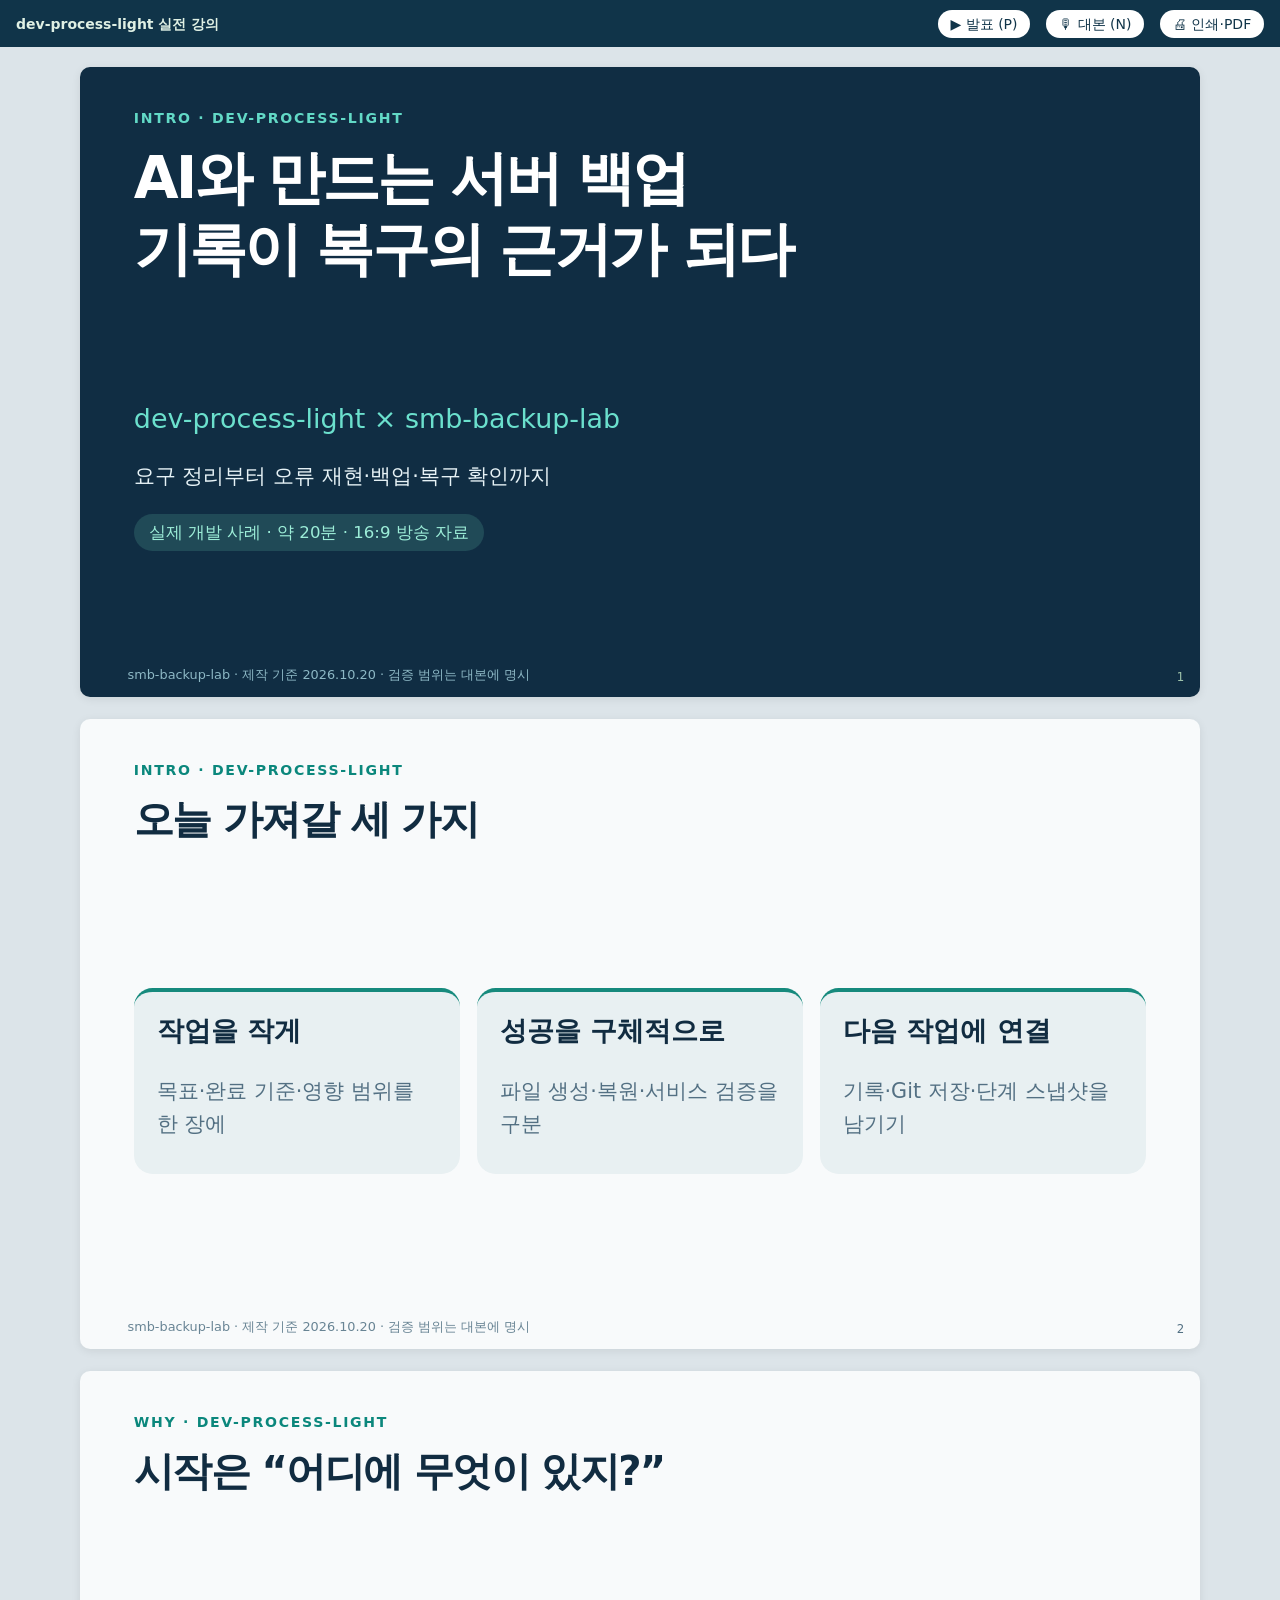
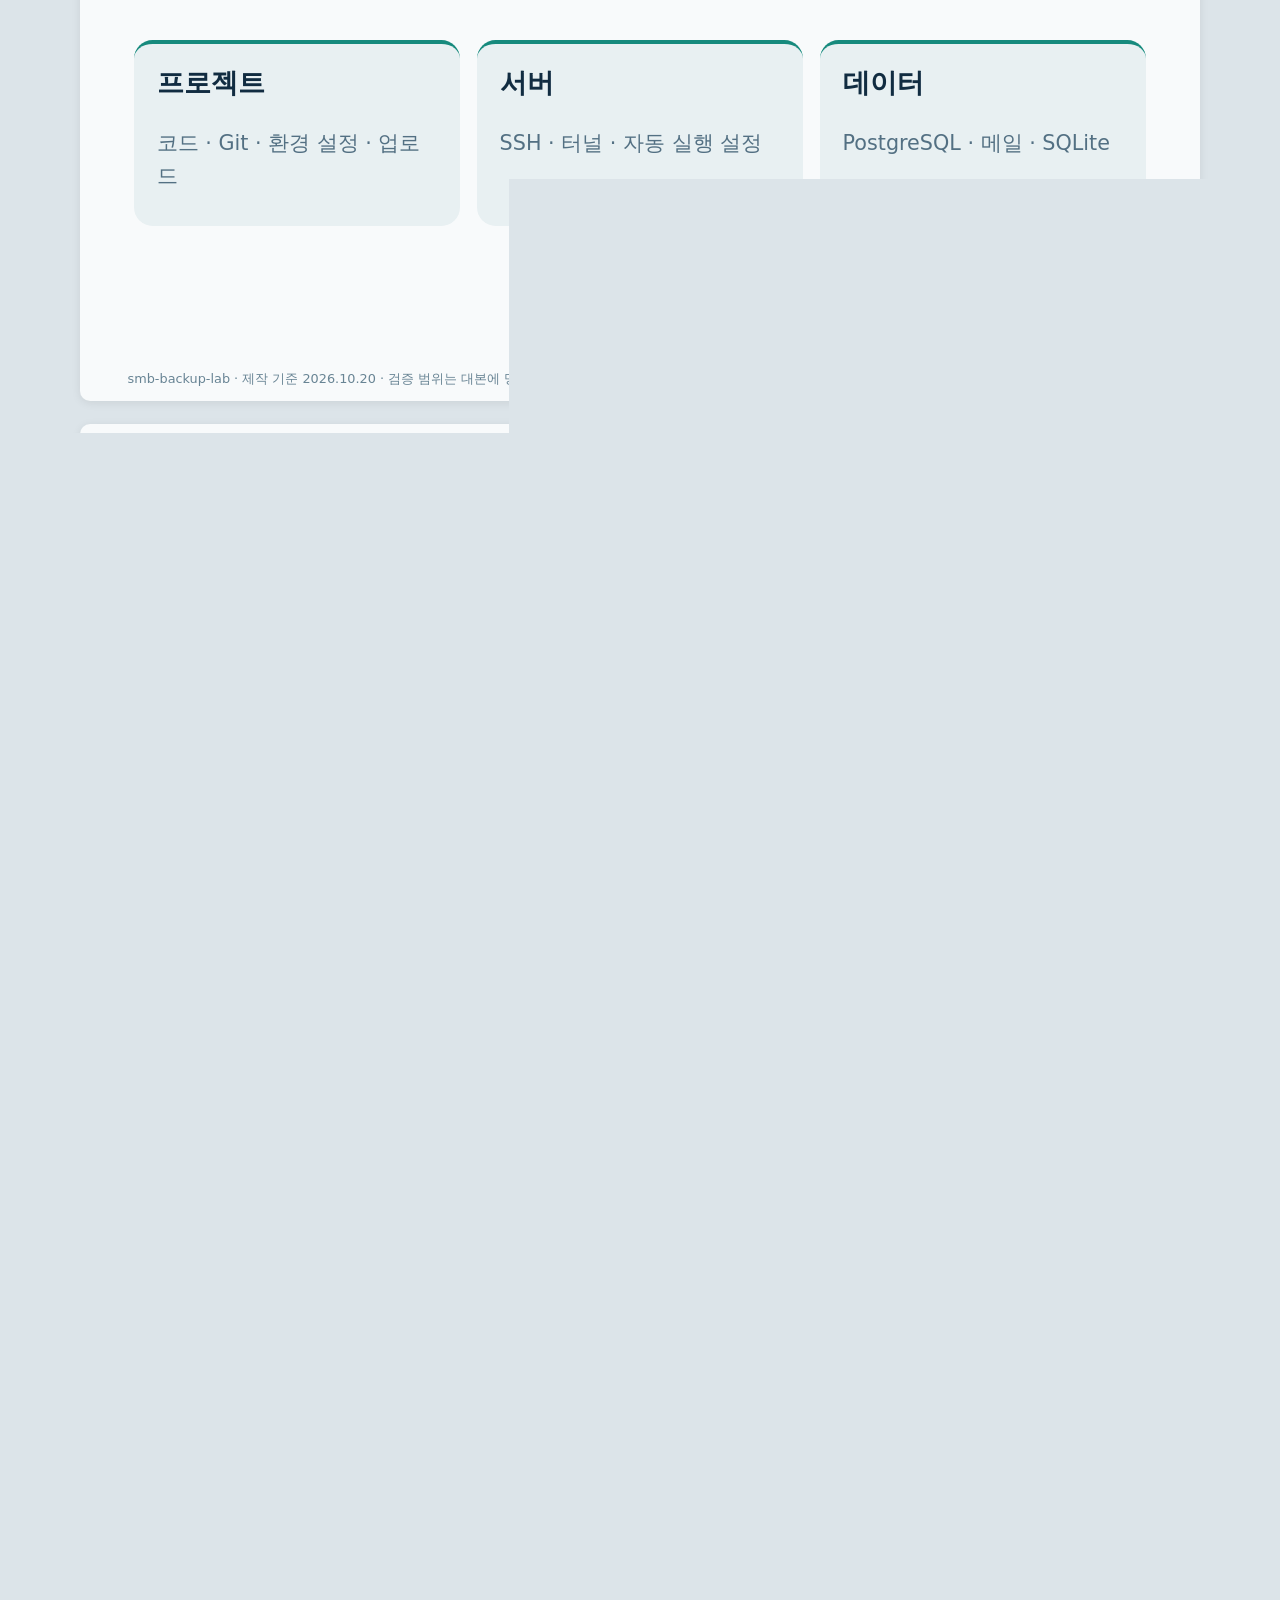
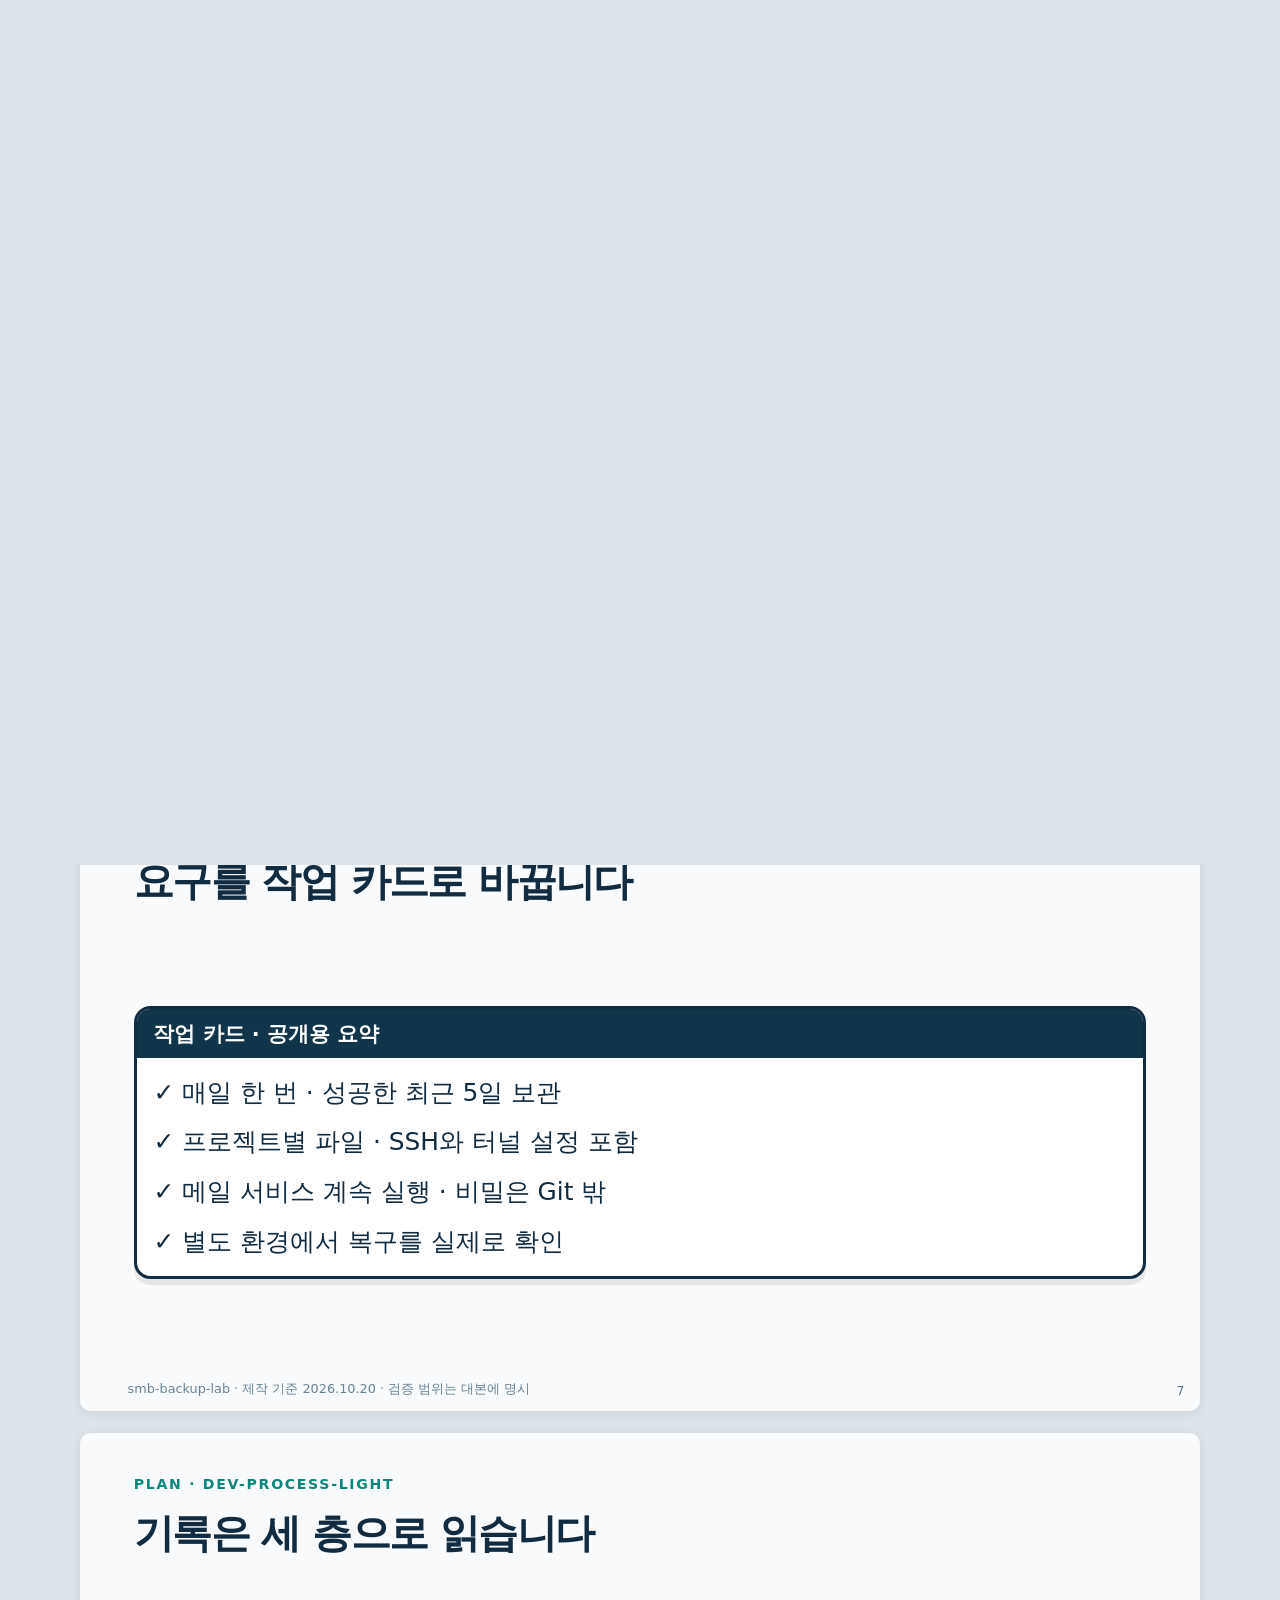
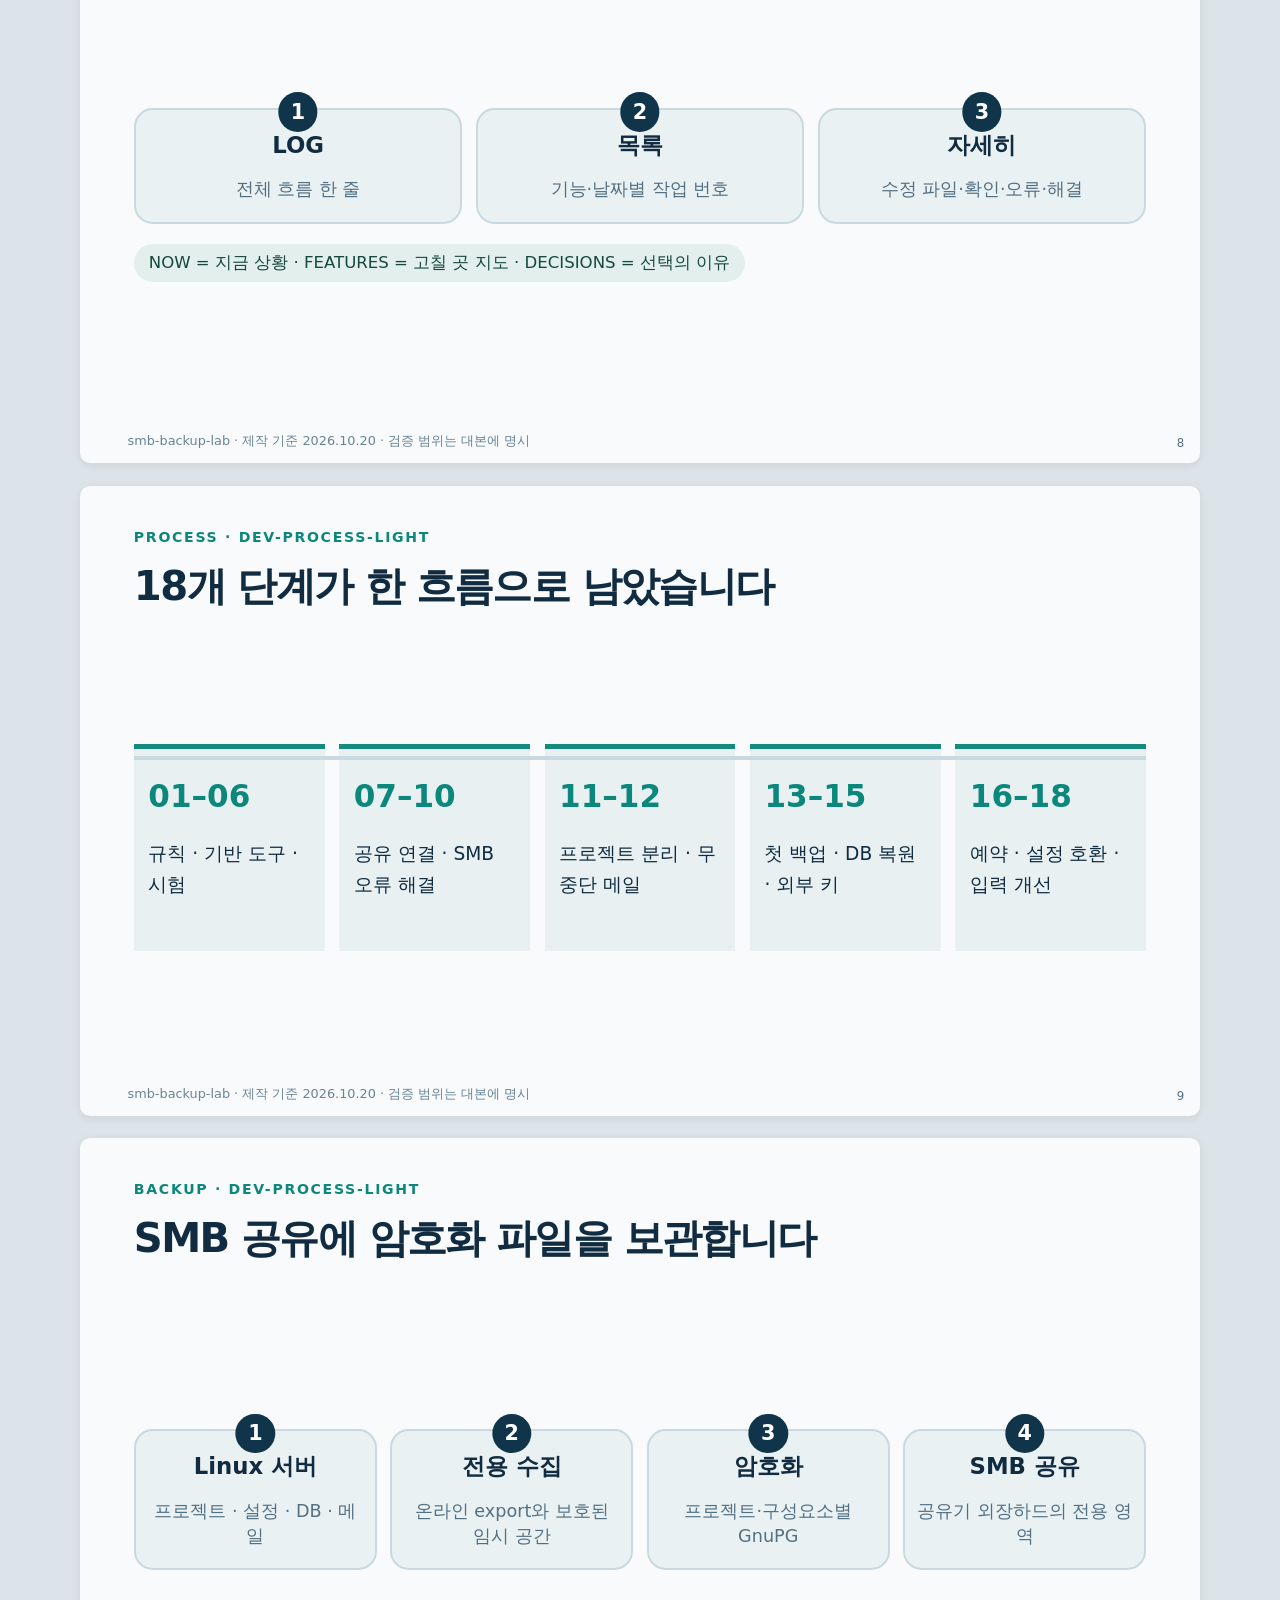
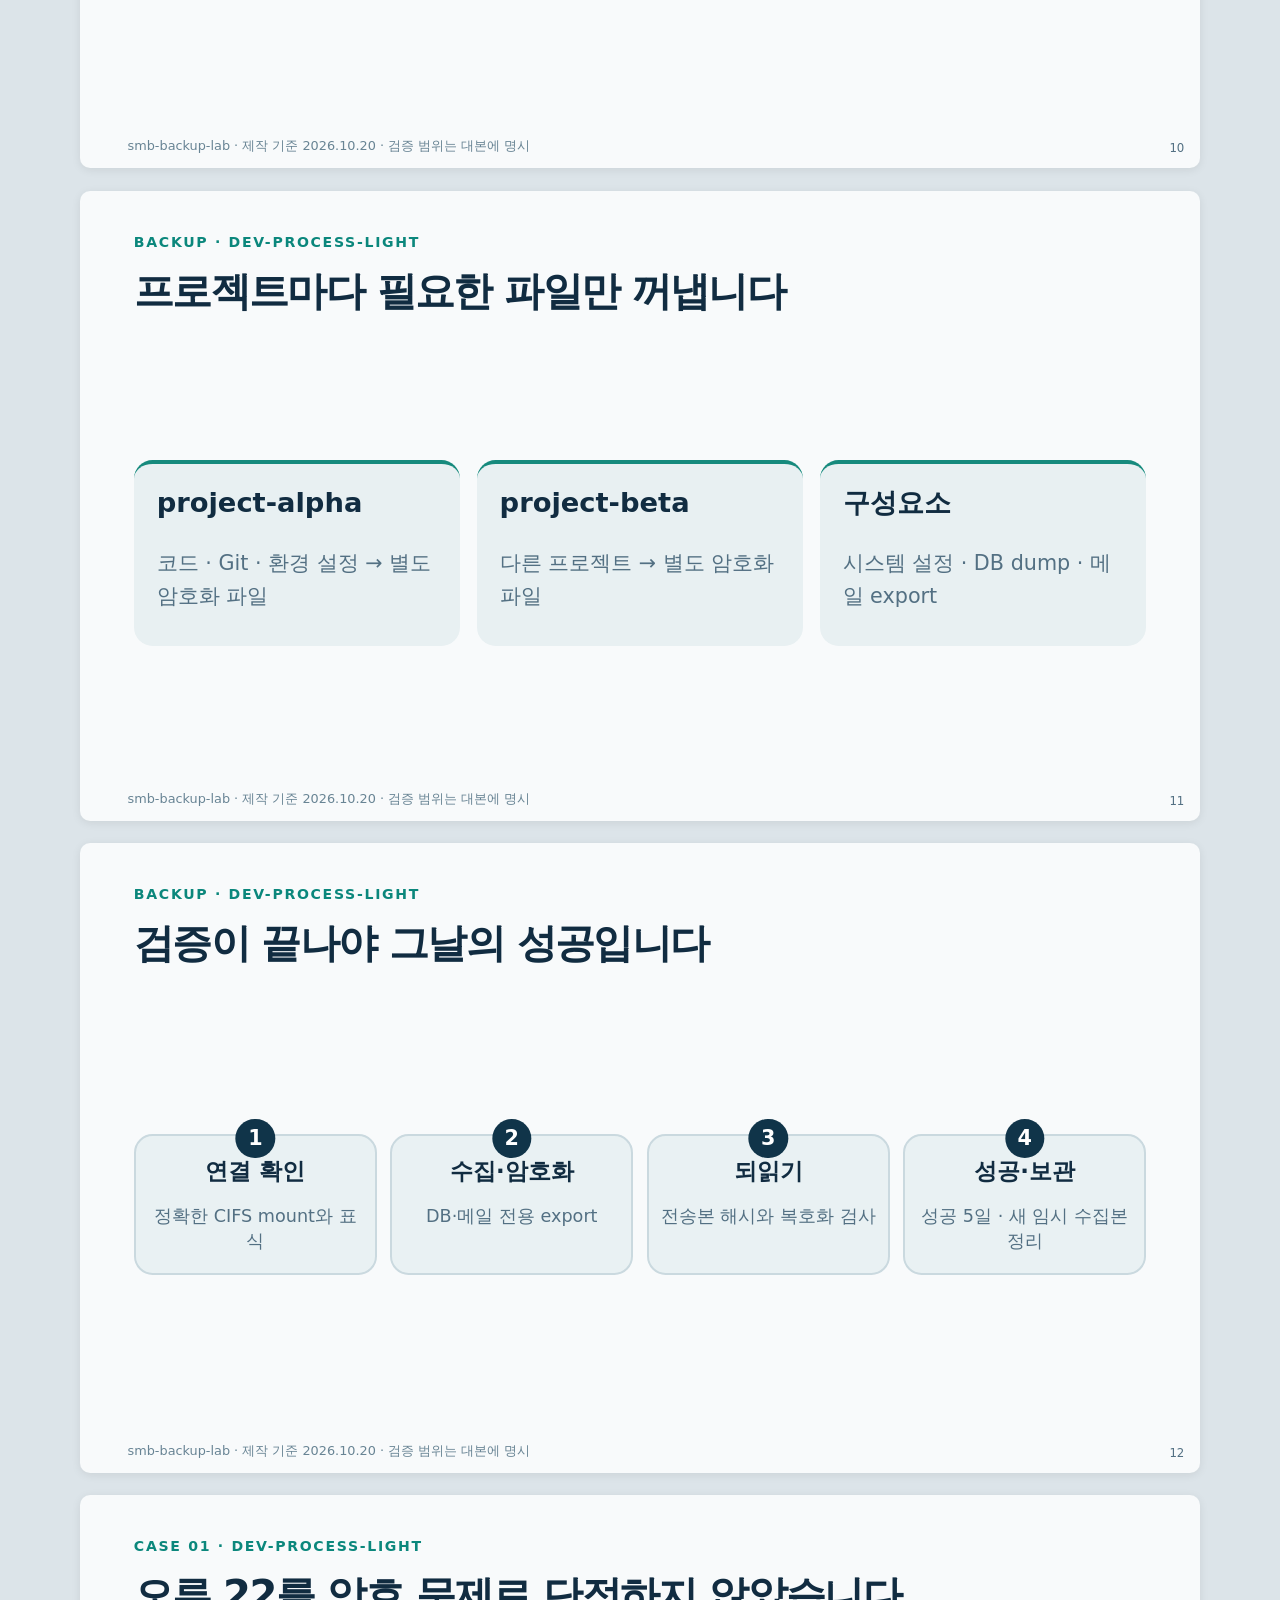
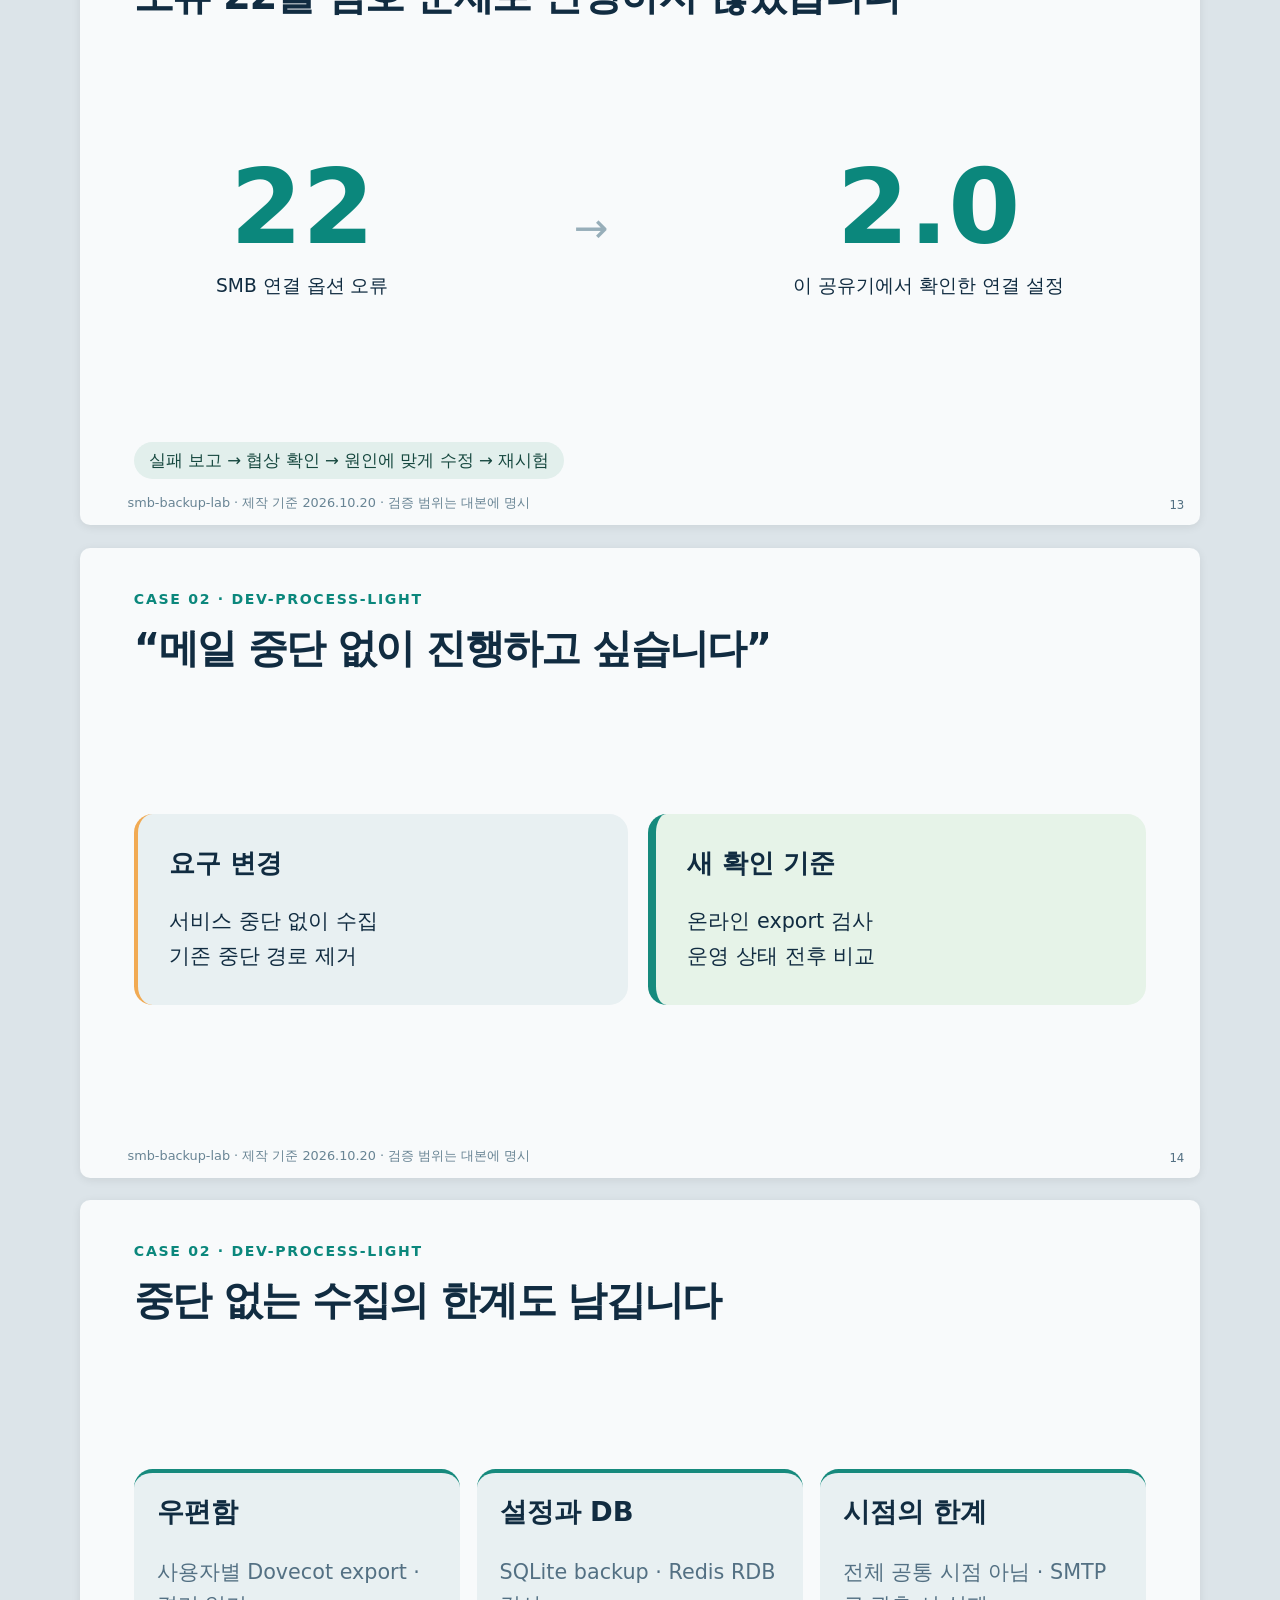
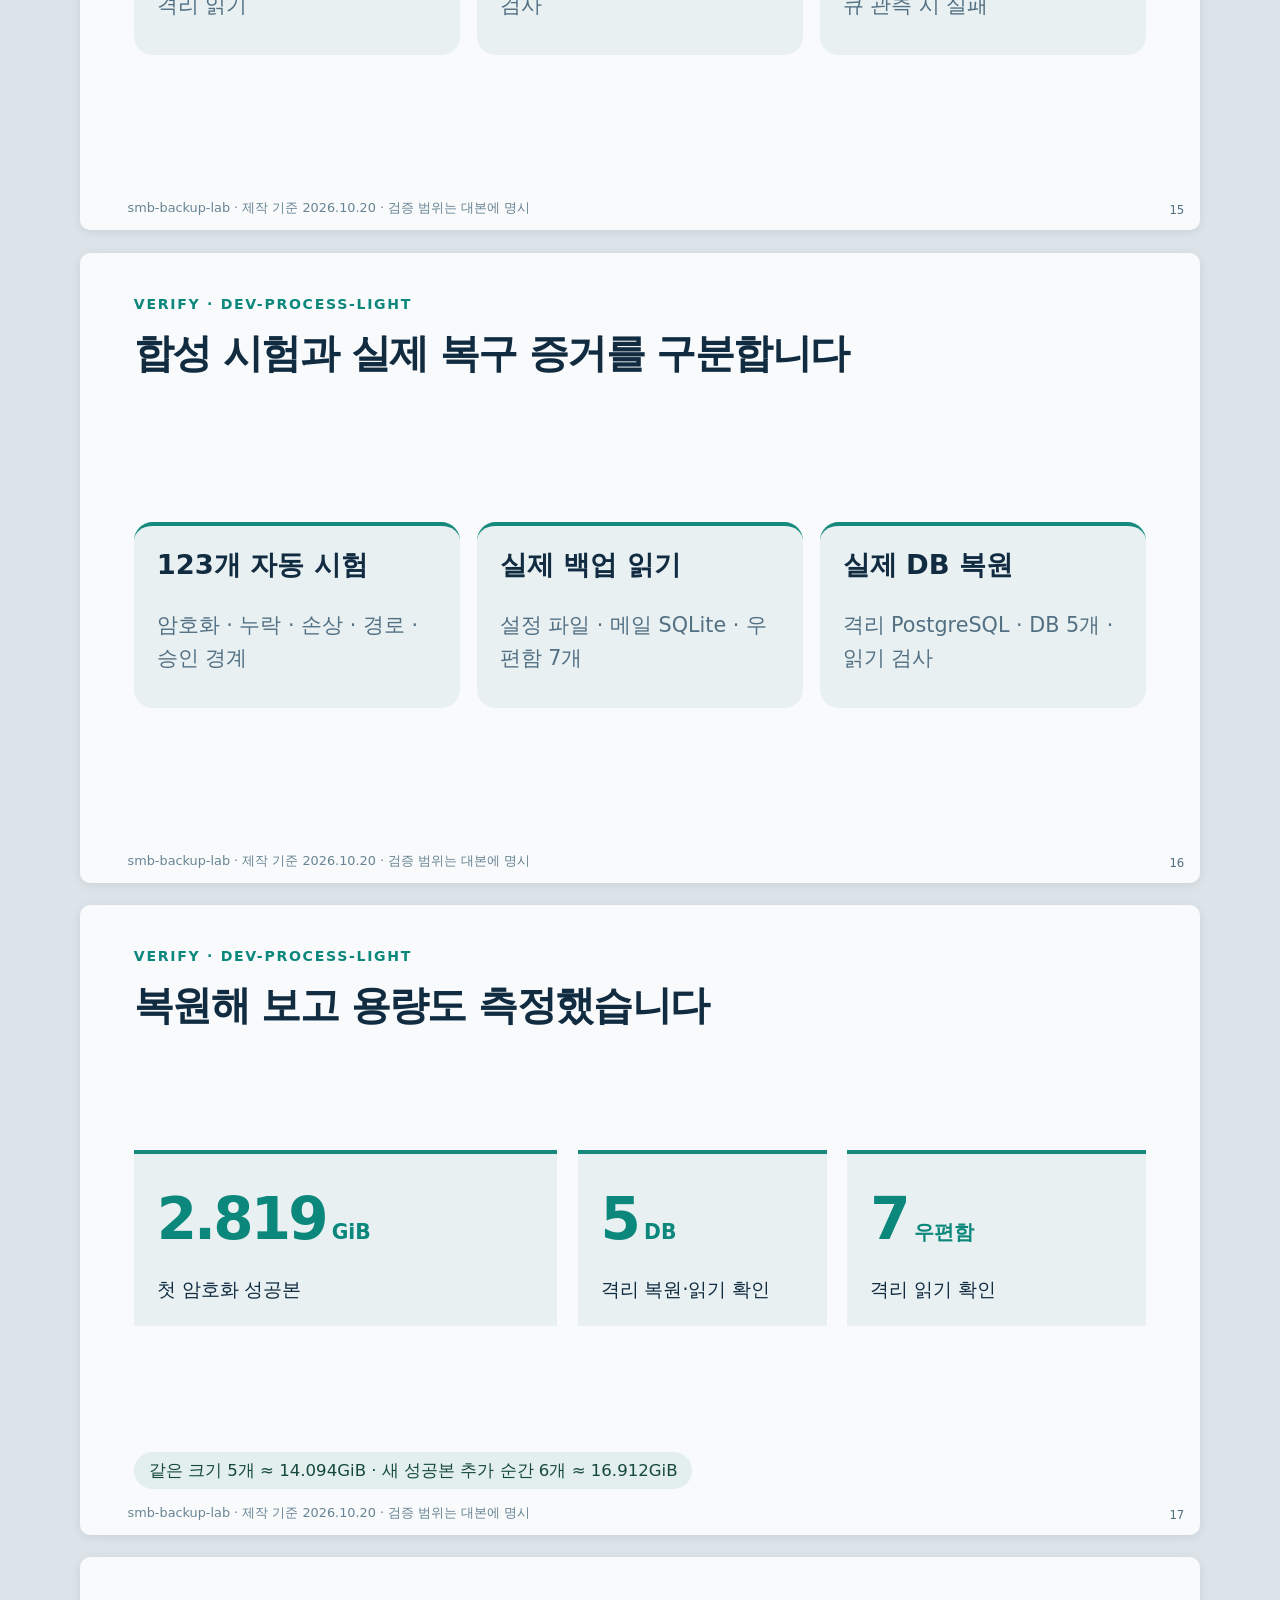
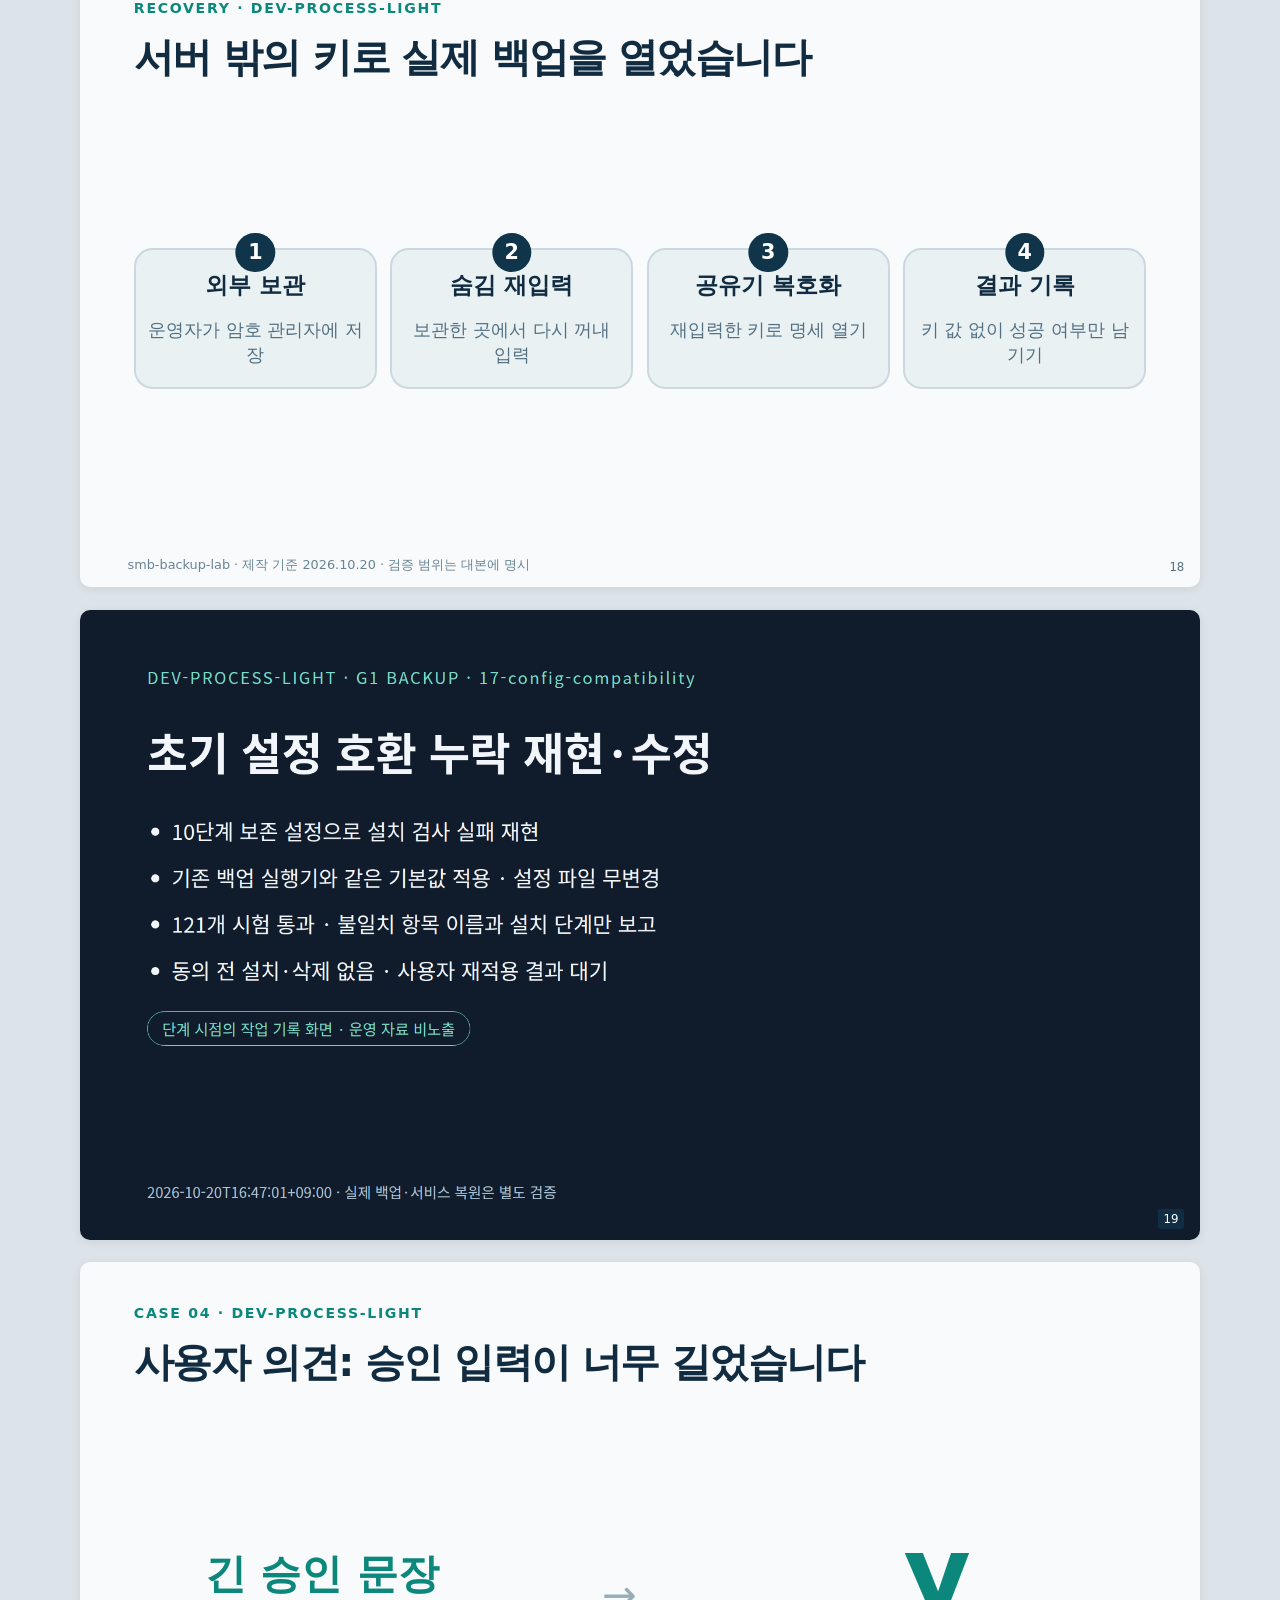
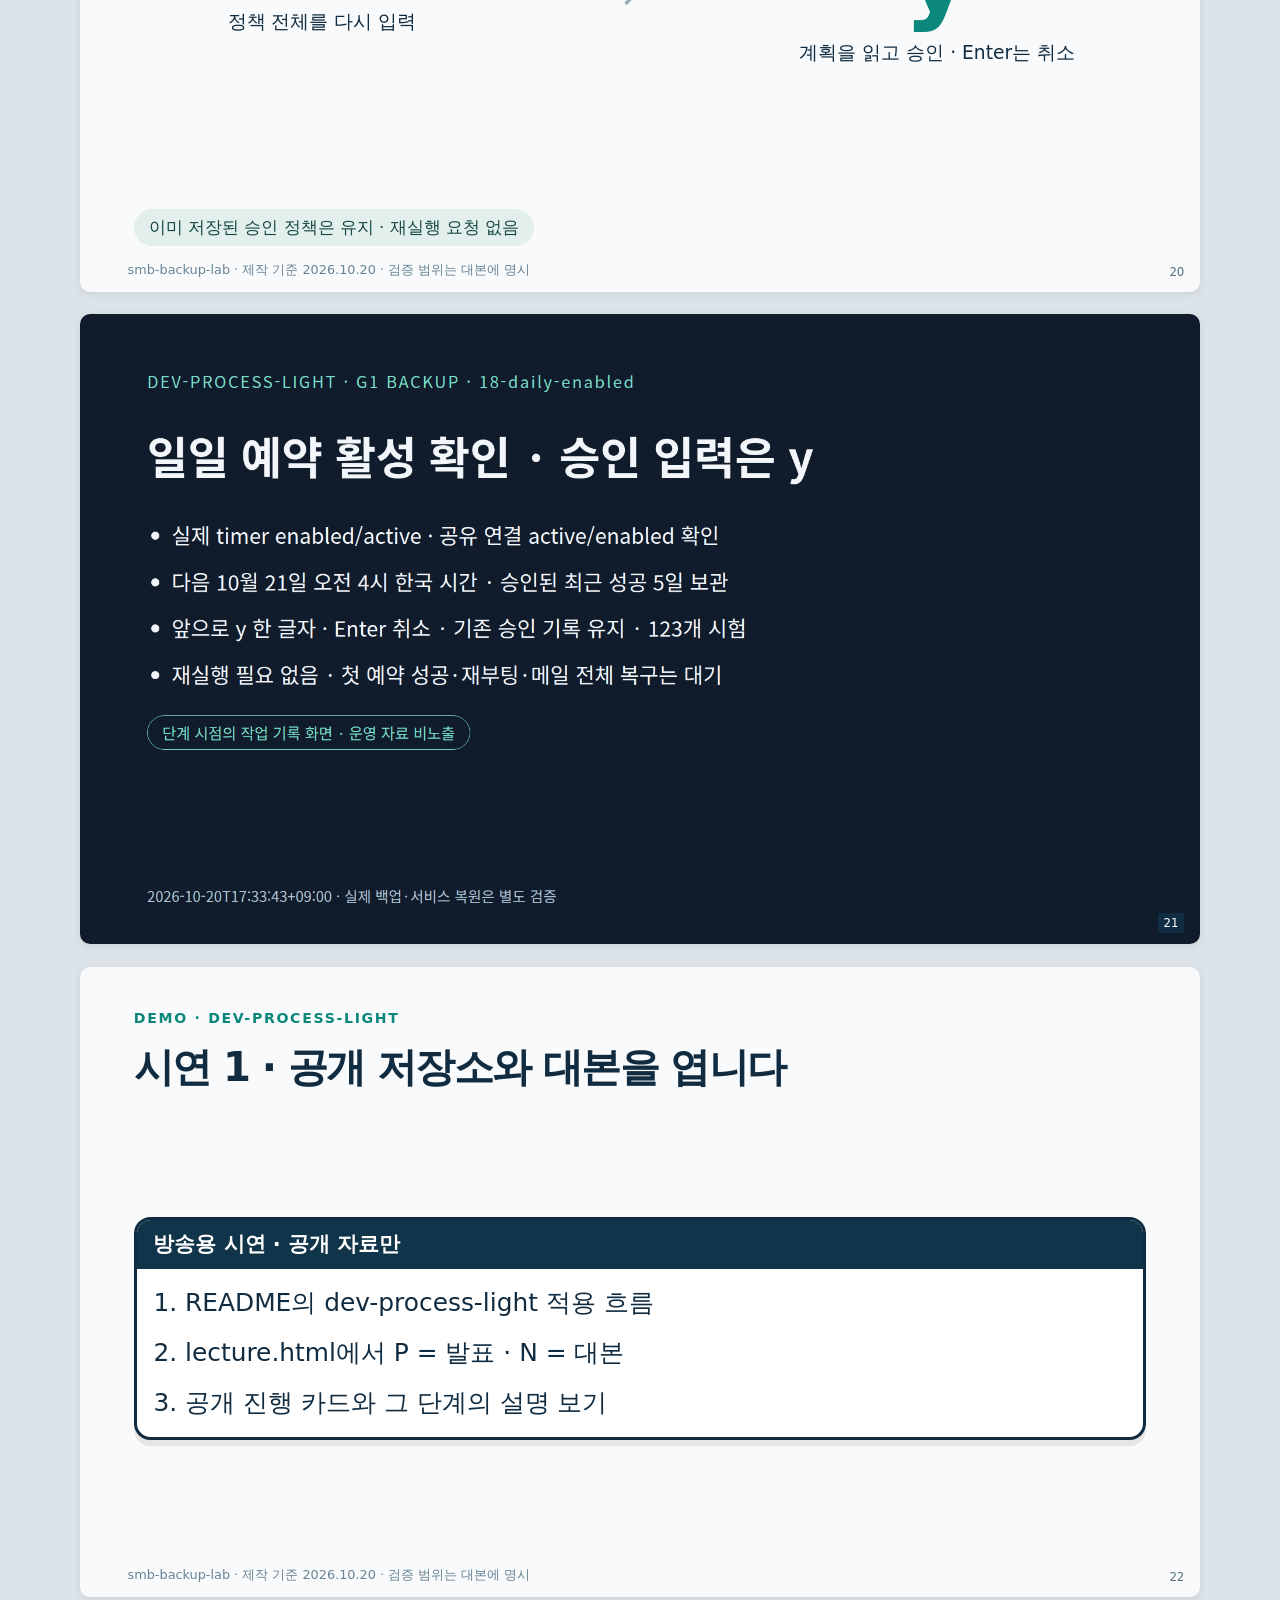
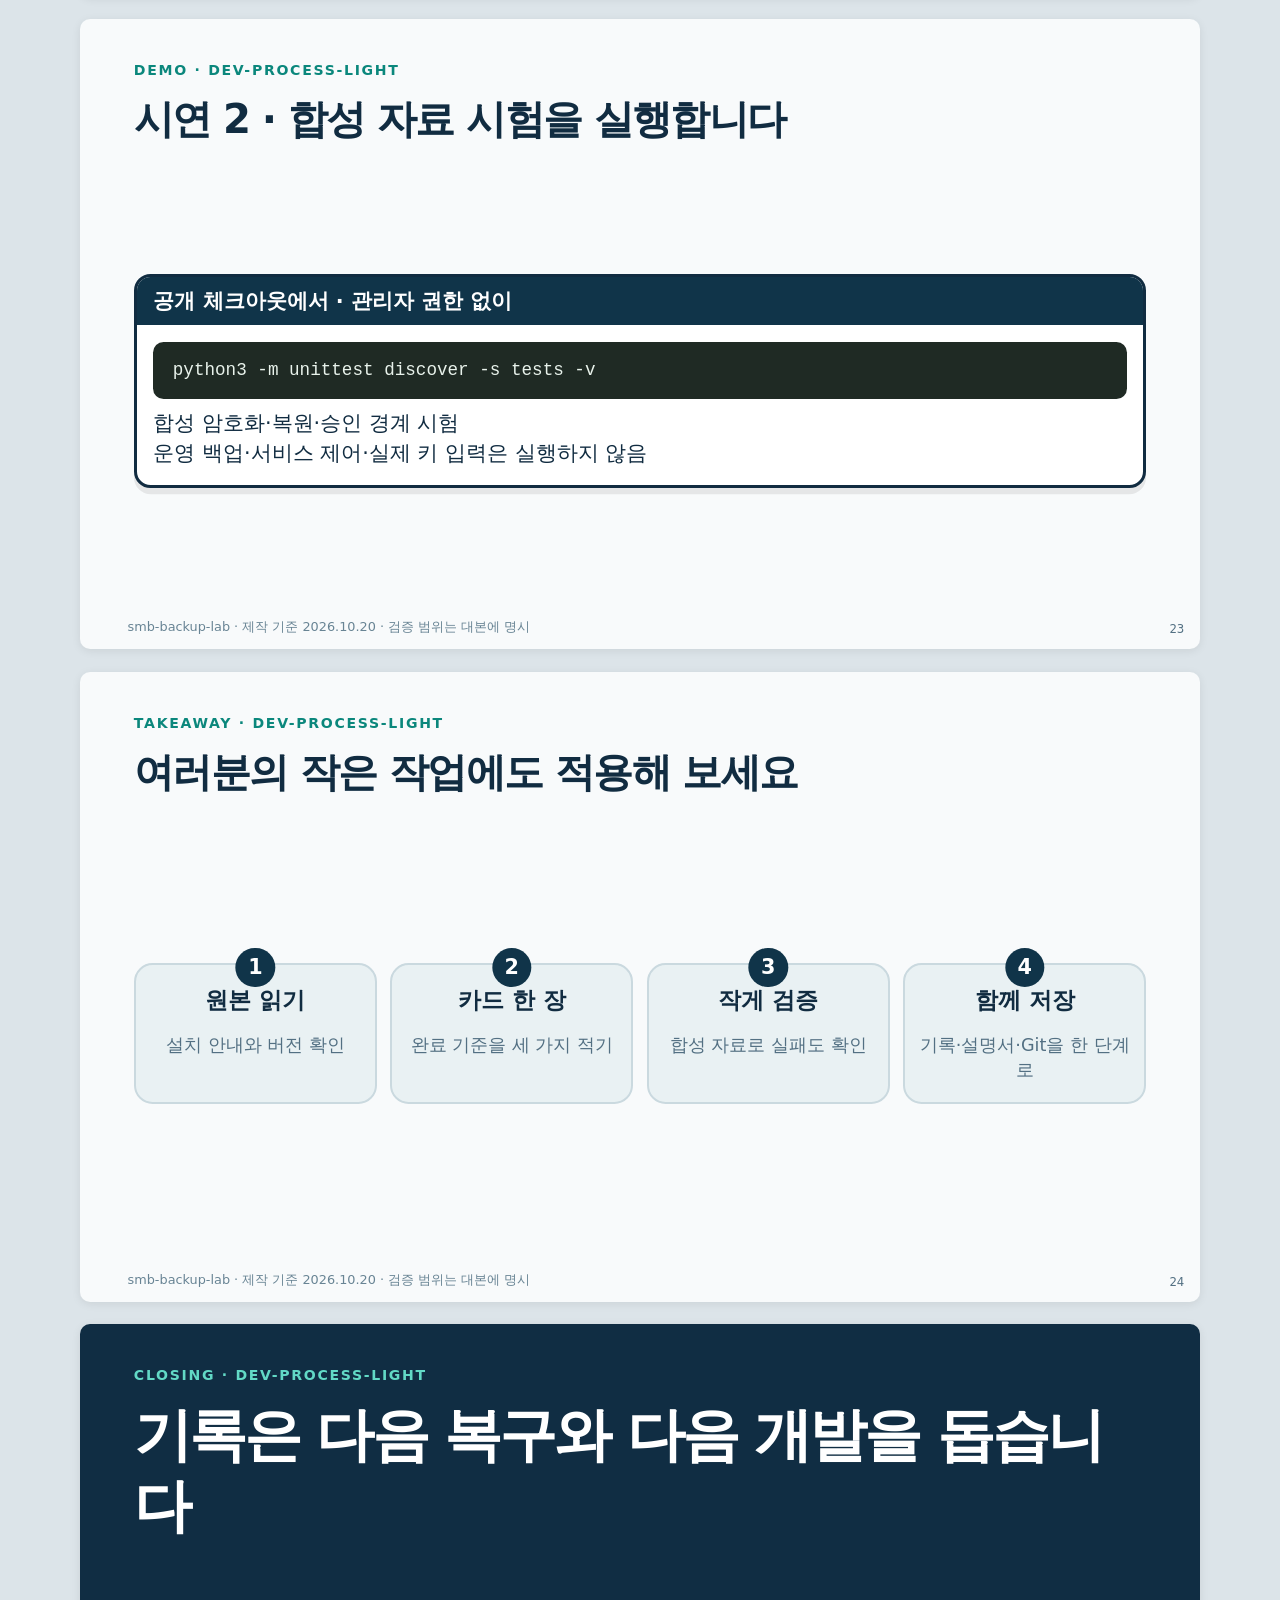
==== manual/lecture.html @ 0bfc61fc "Publish SMB backup case study built with dev-process-light" ====
<!doctype html><html lang="ko"><head><meta charset="utf-8"><meta name="viewport" content="width=device-width,initial-scale=1"><title>dev-process-light × smb-backup-lab</title><link rel="stylesheet" href="../media/broadcast/2026-10-20/assets/manual.css"><link rel="stylesheet" href="../media/broadcast/2026-10-20/assets/broadcast.css"><script defer src="../media/broadcast/2026-10-20/assets/manual.js"></script></head><body data-manual="dev-process-light 실전 강의" data-index="index.html"><section class="slide" data-kind="cover" data-title="AI와 만드는 서버 백업 기록이 복구의 근거가 되다"><p class="kicker">INTRO · DEV-PROCESS-LIGHT</p><h1>AI와 만드는 서버 백업<br>기록이 복구의 근거가 되다</h1><div class="body"><div class="hero"><p class="eyebrow">dev-process-light × smb-backup-lab</p><p>요구 정리부터 오류 재현·백업·복구 확인까지</p><div class="tag">실제 개발 사례 · 약 20분 · 16:9 방송 자료</div></div></div><p class="foot">smb-backup-lab · 제작 기준 2026.10.20 · 검증 범위는 대본에 명시</p><aside class="notes">안녕하세요. 오늘은 AI와 함께 SMB 공유에 서버를 백업하는 도구를 만든 과정을 소개합니다. 중심 주제는 dev-process-light입니다. 코드를 빨리 만드는 장면보다, 무엇을 원했고 무엇을 확인했으며 다음 사람이 어디서 이어갈 수 있는지 기록하는 과정을 보여 드리겠습니다. 실제 서비스를 유지하며 진행한 사례이고, 확인한 결과와 아직 남은 시험을 나눠 설명하겠습니다.</aside></section><section class="slide" data-kind="overview" data-title="오늘 가져갈 세 가지"><p class="kicker">INTRO · DEV-PROCESS-LIGHT</p><h2>오늘 가져갈 세 가지</h2><div class="body"><div class="cards"><div class="card"><b>작업을 작게</b><span>목표·완료 기준·영향 범위를 한 장에</span></div><div class="card"><b>성공을 구체적으로</b><span>파일 생성·복원·서비스 검증을 구분</span></div><div class="card"><b>다음 작업에 연결</b><span>기록·Git 저장·단계 스냅샷을 남기기</span></div></div></div><p class="foot">smb-backup-lab · 제작 기준 2026.10.20 · 검증 범위는 대본에 명시</p><aside class="notes">이 강의에서 가져갈 것은 세 가지입니다. 첫째는 작업을 작은 단위로 정리하는 방법입니다. 둘째는 성공했다는 말 대신 실제 검증 범위를 적는 방법입니다. 셋째는 기록과 Git, 중간 화면을 다음 작업의 출발점으로 사용하는 방법입니다. 백업 경험이 적어도 흐름을 따라올 수 있도록 실제 사례를 단순한 그림으로 설명하겠습니다.</aside></section><section class="slide" data-kind="concept" data-title="시작은 “어디에 무엇이 있지?”"><p class="kicker">WHY · DEV-PROCESS-LIGHT</p><h2>시작은 “어디에 무엇이 있지?”</h2><div class="body"><div class="cards"><div class="card"><b>프로젝트</b><span>코드 · Git · 환경 설정 · 업로드</span></div><div class="card"><b>서버</b><span>SSH · 터널 · 자동 실행 설정</span></div><div class="card"><b>데이터</b><span>PostgreSQL · 메일 · SQLite</span></div></div></div><p class="foot">smb-backup-lab · 제작 기준 2026.10.20 · 검증 범위는 대본에 명시</p><aside class="notes">처음부터 압축 명령을 실행하지 않았습니다. 서버에는 프로젝트 외에도 데이터베이스와 메일, SSH와 터널 설정이 있었습니다. 실제 위치와 기존 백업을 먼저 조사해야 복구할 때 빠뜨리지 않습니다. 이 단계의 원본 조사에는 서버 식별 정보가 들어가므로 방송에서는 지금처럼 범주만 보여 줍니다. 조사와 공개 자료를 구분하는 것도 기록의 한 부분입니다.</aside></section><section class="slide" data-kind="concept" data-title="dev-process-light는 작업 방법을 남깁니다"><p class="kicker">FRAMEWORK · DEV-PROCESS-LIGHT</p><h2>dev-process-light는 작업 방법을 남깁니다</h2><div class="body"><div class="cards"><div class="card"><b>규칙</b><span>AGENTS.md · 무엇을 먼저 확인할지</span></div><div class="card"><b>스킬</b><span>light-* · 단계별 진행 방법</span></div><div class="card"><b>기록</b><span>dev-notes · 지금 상황과 근거</span></div></div></div><p class="foot">smb-backup-lab · 제작 기준 2026.10.20 · 검증 범위는 대본에 명시</p><aside class="notes">dev-process-light는 AI와 작업할 때 따를 규칙과 스킬, 기록 형식을 프로젝트 안에 둡니다. 새 대화에서는 현재 상황을 읽고, 만들기 전에는 목표와 완료 기준을 적고, 만들고 나서는 직접 확인한 범위를 기록합니다. 이번 백업 도구는 이 방법을 실제로 적용한 사례입니다. 사용한 버전을 고정해 두었으며 원본 저장소의 최신 내용과 차이가 있을 수 있다는 점도 자료에 적었습니다.</aside></section><section class="slide" data-kind="concept" data-title="일곱 스킬을 필요할 때 사용합니다"><p class="kicker">FRAMEWORK · DEV-PROCESS-LIGHT</p><h2>일곱 스킬을 필요할 때 사용합니다</h2><div class="body"><table class="grid"><tr><th>시작과 합의</th><th>확인과 공유</th><th>이어가기와 복구</th></tr><tr><td>light-resume<br>이전 기록 읽기</td><td>light-check<br>직접 확인하기</td><td>light-portal<br>기록 한눈에 보기</td></tr><tr><td>light-start<br>작업 카드 만들기</td><td>light-save<br>기록하고 Git 저장</td><td>light-undo<br>확인받고 되돌리기</td></tr><tr><td colspan="3">light-manual · 사용설명서와 강의 대본을 함께 고치기</td></tr></table></div><p class="foot">smb-backup-lab · 제작 기준 2026.10.20 · 검증 범위는 대본에 명시</p><aside class="notes">설치한 light 스킬은 일곱 가지입니다. 모두를 매번 실행하는 것은 아닙니다. 작업 시작과 합의, 확인과 저장을 중심으로 필요한 설명서와 기록 보기를 이어갑니다. 이 사례에서는 기록 포털을 따로 만들지 않았고 되돌리기도 실행하지 않았습니다. data-light는 별도의 짝 스킬로 설치했지만 새 업무 데이터 모델을 만드는 일이 아니어서 적용하지 않았습니다. 백업 메타데이터와 업무 데이터 설계를 구분했습니다.</aside></section><section class="slide" data-kind="concept" data-title="시작 → 합의 → 확인 → 저장"><p class="kicker">FRAMEWORK · DEV-PROCESS-LIGHT</p><h2>시작 → 합의 → 확인 → 저장</h2><div class="body"><ol class="flow"><li><b>시작</b><span>NOW와 기능 지도를 읽기</span></li><li><b>합의</b><span>목표와 완료 기준을 정하기</span></li><li><b>확인</b><span>실행 결과와 한계를 적기</span></li><li><b>저장</b><span>기록과 Git을 함께 남기기</span></li></ol></div><p class="foot">smb-backup-lab · 제작 기준 2026.10.20 · 검증 범위는 대본에 명시</p><aside class="notes">전체 흐름은 네 단계로 기억하면 됩니다. 시작할 때 읽고, 만들기 전에 합의하고, 확인한 뒤에 저장합니다. 기존에 사용자가 승인한 범위는 같은 질문을 반복하지 않고 이어갑니다. 반면 서비스 중단이나 기존 백업 삭제처럼 별도 확인이 필요한 경계는 계속 지킵니다. 작은 수정부터 이 흐름을 반복하면 다음 세션에서 이전 결정을 추측할 필요가 줄어듭니다.</aside></section><section class="slide" data-kind="step" data-title="요구를 작업 카드로 바꿉니다"><p class="kicker">PLAN · DEV-PROCESS-LIGHT</p><h2>요구를 작업 카드로 바꿉니다</h2><div class="body"><div class="screen"><div class="top"><span class="t">작업 카드 · 공개용 요약</span></div><div class="in"><div class="checks"><p>✓ 매일 한 번 · 성공한 최근 5일 보관</p><p>✓ 프로젝트별 파일 · SSH와 터널 설정 포함</p><p>✓ 메일 서비스 계속 실행 · 비밀은 Git 밖</p><p>✓ 별도 환경에서 복구를 실제로 확인</p></div></div></div></div><p class="foot">smb-backup-lab · 제작 기준 2026.10.20 · 검증 범위는 대본에 명시</p><aside class="notes">요구를 그대로 긴 대화에만 두면 무엇이 완료인지 흐려집니다. 그래서 목표, 눈으로 확인할 완료 기준, 영향받을 기능과 설명서를 작업 카드로 정리했습니다. 사용자의 매일 한 번, 최근 성공 다섯 개, 비밀은 Git 밖이라는 요구를 실패 조건과 보관 조건으로 옮겼습니다. 이미 승인한 진행 범위를 기록한 덕분에 같은 허락을 계속 묻는 것도 피할 수 있습니다.</aside></section><section class="slide" data-kind="concept" data-title="기록은 세 층으로 읽습니다"><p class="kicker">PLAN · DEV-PROCESS-LIGHT</p><h2>기록은 세 층으로 읽습니다</h2><div class="body"><ol class="flow"><li><b>LOG</b><span>전체 흐름 한 줄</span></li><li><b>목록</b><span>기능·날짜별 작업 번호</span></li><li><b>자세히</b><span>수정 파일·확인·오류·해결</span></li></ol><div class="tag">NOW = 지금 상황 · FEATURES = 고칠 곳 지도 · DECISIONS = 선택의 이유</div></div><p class="foot">smb-backup-lab · 제작 기준 2026.10.20 · 검증 범위는 대본에 명시</p><aside class="notes">기록이 길어져도 전부 다시 읽지 않도록 세 층으로 나눴습니다. 먼저 전체 흐름에서 필요한 날짜를 찾고, 목록에서 작업 번호를 보고, 필요한 상세만 엽니다. 지금 상태는 NOW, 기능과 파일 연결은 FEATURES, 선택의 이유는 DECISIONS에 남깁니다. 이 자료를 만드는 시점에도 이전 작업을 이 순서로 읽고 이어갔습니다. 기록을 많이 남기는 것과 찾기 쉽게 남기는 것은 함께 가야 합니다.</aside></section><section class="slide" data-kind="concept" data-title="18개 단계가 한 흐름으로 남았습니다"><p class="kicker">PROCESS · DEV-PROCESS-LIGHT</p><h2>18개 단계가 한 흐름으로 남았습니다</h2><div class="body"><div class="timeline"><div><b>01–06</b><span>규칙 · 기반 도구 · 시험</span></div><div><b>07–10</b><span>공유 연결 · SMB 오류 해결</span></div><div><b>11–12</b><span>프로젝트 분리 · 무중단 메일</span></div><div><b>13–15</b><span>첫 백업 · DB 복원 · 외부 키</span></div><div><b>16–18</b><span>예약 · 설정 호환 · 입력 개선</span></div></div></div><p class="foot">smb-backup-lab · 제작 기준 2026.10.20 · 검증 범위는 대본에 명시</p><aside class="notes">처음 여섯 단계에서는 규칙을 설치하고 기반 도구를 만들었습니다. 이후 공유기 연결 오류를 해결하고, 프로젝트별 파일과 중단 없는 메일 수집으로 요구를 구체화했습니다. 첫 실제 백업 뒤에는 데이터베이스 복원과 외부 키 확인을 진행했습니다. 마지막에는 자동 실행과 설정 호환, 승인 입력의 사용성까지 다뤘습니다. 각 화면은 그 단계에서 만든 공개용 진행 카드이며 실제 서버 화면 녹화와 구분합니다.</aside></section><section class="slide" data-kind="concept" data-title="SMB 공유에 암호화 파일을 보관합니다"><p class="kicker">BACKUP · DEV-PROCESS-LIGHT</p><h2>SMB 공유에 암호화 파일을 보관합니다</h2><div class="body"><ol class="flow"><li><b>Linux 서버</b><span>프로젝트 · 설정 · DB · 메일</span></li><li><b>전용 수집</b><span>온라인 export와 보호된 임시 공간</span></li><li><b>암호화</b><span>프로젝트·구성요소별 GnuPG</span></li><li><b>SMB 공유</b><span>공유기 외장하드의 전용 영역</span></li></ol></div><p class="foot">smb-backup-lab · 제작 기준 2026.10.20 · 검증 범위는 대본에 명시</p><aside class="notes">구조는 Linux 서버에서 필요한 자료를 전용 도구로 수집한 뒤, 암호화해서 SMB 공유에 보내는 방식입니다. 실제 배포에서는 공유기 외장하드를 목적지로 사용했습니다. 인증과 암호화 키는 서버의 보호된 경로에 두고 Git에는 넣지 않습니다. 현재 사례는 SMB 공유를 대상으로 구현되어 있습니다. 서버 전체의 부팅 가능한 디스크 복제와는 복구 목표가 다르다는 점도 설명서에 적었습니다.</aside></section><section class="slide" data-kind="concept" data-title="프로젝트마다 필요한 파일만 꺼냅니다"><p class="kicker">BACKUP · DEV-PROCESS-LIGHT</p><h2>프로젝트마다 필요한 파일만 꺼냅니다</h2><div class="body"><div class="cards"><div class="card"><b>project-alpha</b><span>코드 · Git · 환경 설정 → 별도 암호화 파일</span></div><div class="card"><b>project-beta</b><span>다른 프로젝트 → 별도 암호화 파일</span></div><div class="card"><b>구성요소</b><span>시스템 설정 · DB dump · 메일 export</span></div></div></div><p class="foot">smb-backup-lab · 제작 기준 2026.10.20 · 검증 범위는 대본에 명시</p><aside class="notes">프로젝트를 하나의 거대한 파일에만 넣지 않고 디렉터리별로 나눴습니다. 그림의 프로젝트 이름은 만든 예시입니다. 시스템 설정과 데이터베이스 덤프도 별도 파일로 저장합니다. 모든 구성요소가 검증된 뒤 하루 성공 묶음 하나로 기록하며 필요한 프로젝트나 구성요소를 골라 복원할 수 있습니다. 파일이 나뉘어 있다는 것과 성공 기준이 나뉘는 것은 구분했습니다.</aside></section><section class="slide" data-kind="concept" data-title="검증이 끝나야 그날의 성공입니다"><p class="kicker">BACKUP · DEV-PROCESS-LIGHT</p><h2>검증이 끝나야 그날의 성공입니다</h2><div class="body"><ol class="flow"><li><b>연결 확인</b><span>정확한 CIFS mount와 표식</span></li><li><b>수집·암호화</b><span>DB·메일 전용 export</span></li><li><b>되읽기</b><span>전송본 해시와 복호화 검사</span></li><li><b>성공·보관</b><span>성공 5일 · 새 임시 수집본 정리</span></li></ol></div><p class="foot">smb-backup-lab · 제작 기준 2026.10.20 · 검증 범위는 대본에 명시</p><aside class="notes">전송이 끝났다는 것만으로 성공 처리하지 않습니다. 올바른 CIFS 공유인지 확인하고 수집한 뒤 암호화하여 전송합니다. 전송본을 다시 읽어 해시와 복호화를 확인한 다음에야 성공 기록을 만듭니다. 새 성공본이 검증된 뒤 승인된 범위의 오래된 성공본을 정리합니다. 공간이 없거나 실패하면 기존 성공본부터 지우지 않습니다. 실패 조각과 다른 프로그램의 자료도 자동 정리 범위에 넣지 않았습니다.</aside></section><section class="slide" data-kind="concept" data-title="오류 22를 암호 문제로 단정하지 않았습니다"><p class="kicker">CASE 01 · DEV-PROCESS-LIGHT</p><h2>오류 22를 암호 문제로 단정하지 않았습니다</h2><div class="body"><div class="case-number diagram"><div><strong>22</strong><span>SMB 연결 옵션 오류</span></div><div class="arrow">→</div><div><strong>2.0</strong><span>이 공유기에서 확인한 연결 설정</span></div></div><div class="tag">실패 보고 → 협상 확인 → 원인에 맞게 수정 → 재시험</div></div><p class="foot">smb-backup-lab · 제작 기준 2026.10.20 · 검증 범위는 대본에 명시</p><aside class="notes">첫 실제 문제는 SMB 연결 오류였습니다. 처음에는 안내가 인증 문제처럼 보여 사용자가 암호를 반복 입력했습니다. 오류 번호와 협상 결과를 확인하니 이 공유기에서 필요한 버전 설정을 맞추지 못한 문제였습니다. 이 사례에서는 vers 2.0 설정으로 연결됐습니다. 모든 SMB 서버에 같은 버전을 권장한다는 뜻은 아닙니다. 같은 입력을 반복하기 전에 원인을 조사한다는 규칙이 실제로 필요한 순간이었습니다.</aside></section><section class="slide" data-kind="concept" data-title="“메일 중단 없이 진행하고 싶습니다”"><p class="kicker">CASE 02 · DEV-PROCESS-LIGHT</p><h2>“메일 중단 없이 진행하고 싶습니다”</h2><div class="body"><div class="compare"><div><h3>요구 변경</h3><p>서비스 중단 없이 수집<br>기존 중단 경로 제거</p></div><div class="good"><h3>새 확인 기준</h3><p>온라인 export 검사<br>운영 상태 전후 비교</p></div></div></div><p class="foot">smb-backup-lab · 제작 기준 2026.10.20 · 검증 범위는 대본에 명시</p><aside class="notes">사용자는 메일을 중단하지 않고 싶다고 했습니다. 그러면 처음 만든 계획과 완료 기준도 바꿔야 합니다. 중단 동의를 계속 요청하는 대신 서비스 제어 경로를 제거하고 Dovecot, SQLite, Redis의 온라인 수집으로 나눴습니다. 실제 운영 메일을 중단하는 방식은 실행하지 않았습니다. 요구가 바뀌면 카드와 설명서, 시험도 함께 고쳐야 한다는 점을 보여 주는 사례입니다.</aside></section><section class="slide" data-kind="concept" data-title="중단 없는 수집의 한계도 남깁니다"><p class="kicker">CASE 02 · DEV-PROCESS-LIGHT</p><h2>중단 없는 수집의 한계도 남깁니다</h2><div class="body"><div class="cards"><div class="card"><b>우편함</b><span>사용자별 Dovecot export · 격리 읽기</span></div><div class="card"><b>설정과 DB</b><span>SQLite backup · Redis RDB 검사</span></div><div class="card"><b>시점의 한계</b><span>전체 공통 시점 아님 · SMTP 큐 관측 시 실패</span></div></div></div><p class="foot">smb-backup-lab · 제작 기준 2026.10.20 · 검증 범위는 대본에 명시</p><aside class="notes">중단 없이 수집했다고 해서 모든 자료가 완전히 같은 순간의 상태가 되는 것은 아닙니다. 우편함은 사용자별로 복사하고 SQLite와 Redis도 각각 전용 절차를 사용합니다. SMTP 대기열은 검사 시점에 비어 있어야 하며 메일이 관측되면 기존 서비스를 유지하고 백업을 실패로 남깁니다. 전체 공통 시점이나 모든 송수신 상태를 보장했다고 쓰지 않았습니다. 제한을 결과와 함께 적는 것이 복구 계획에 도움이 됩니다.</aside></section><section class="slide" data-kind="concept" data-title="합성 시험과 실제 복구 증거를 구분합니다"><p class="kicker">VERIFY · DEV-PROCESS-LIGHT</p><h2>합성 시험과 실제 복구 증거를 구분합니다</h2><div class="body"><div class="cards"><div class="card"><b>123개 자동 시험</b><span>암호화 · 누락 · 손상 · 경로 · 승인 경계</span></div><div class="card"><b>실제 백업 읽기</b><span>설정 파일 · 메일 SQLite · 우편함 7개</span></div><div class="card"><b>실제 DB 복원</b><span>격리 PostgreSQL · DB 5개 · 읽기 검사</span></div></div></div><p class="foot">smb-backup-lab · 제작 기준 2026.10.20 · 검증 범위는 대본에 명시</p><aside class="notes">숫자가 서로 다른 의미를 갖는다는 점을 강조하고 싶습니다. 123개는 합성 자료로 확인한 자동 시험의 개수입니다. 실제 공유기에 저장한 백업에서는 설정 파일과 메일 SQLite, 일곱 우편함의 읽기를 확인했습니다. 별도 PostgreSQL에서는 다섯 데이터베이스를 복원하고 읽었습니다. 이 결과를 전체 메일 서비스 로그인이나 애플리케이션 기능 검증으로 확대하지 않았습니다. 시험 이름보다 실제로 어디까지 실행했는지가 중요합니다.</aside></section><section class="slide" data-kind="concept" data-title="복원해 보고 용량도 측정했습니다"><p class="kicker">VERIFY · DEV-PROCESS-LIGHT</p><h2>복원해 보고 용량도 측정했습니다</h2><div class="body"><div class="metrics diagram"><div><strong>2.819<span>GiB</span></strong><p>첫 암호화 성공본</p></div><div><strong>5<span>DB</span></strong><p>격리 복원·읽기 확인</p></div><div><strong>7<span>우편함</span></strong><p>격리 읽기 확인</p></div></div><div class="tag">같은 크기 5개 ≈ 14.094GiB · 새 성공본 추가 순간 6개 ≈ 16.912GiB</div></div><p class="foot">smb-backup-lab · 제작 기준 2026.10.20 · 검증 범위는 대본에 명시</p><aside class="notes">첫 성공본의 암호화 크기는 약 2.819GiB였습니다. 같은 크기 다섯 개는 약 14.094GiB이고 새 성공본을 확인한 뒤 지우기 위해 잠시 여섯 개를 두면 약 16.912GiB입니다. 사용자가 정한 50GiB 범위 안이라는 현재 크기의 추정입니다. 앞으로의 증가나 실패 조각, 임시 공간까지 무한히 충분하다는 뜻은 아닙니다. 운영 데이터베이스의 원래 행 수 기준은 없었으므로 원본과 행 수가 같다고도 주장하지 않았습니다.</aside></section><section class="slide" data-kind="concept" data-title="서버 밖의 키로 실제 백업을 열었습니다"><p class="kicker">RECOVERY · DEV-PROCESS-LIGHT</p><h2>서버 밖의 키로 실제 백업을 열었습니다</h2><div class="body"><ol class="flow"><li><b>외부 보관</b><span>운영자가 암호 관리자에 저장</span></li><li><b>숨김 재입력</b><span>보관한 곳에서 다시 꺼내 입력</span></li><li><b>공유기 복호화</b><span>재입력한 키로 명세 열기</span></li><li><b>결과 기록</b><span>키 값 없이 성공 여부만 남기기</span></li></ol></div><p class="foot">smb-backup-lab · 제작 기준 2026.10.20 · 검증 범위는 대본에 명시</p><aside class="notes">서버가 고장 났는데 키도 그 서버에만 있으면 암호화 백업을 열지 못할 수 있습니다. 운영자가 외부에 기존 키를 보관하고 다시 꺼내 숨김 입력했습니다. 도구는 그 키로 실제 공유기 백업 명세를 복호화했습니다. 방송에서는 키를 확인하거나 입력하는 장면을 찍지 않습니다. 에이전트가 외부 암호 관리자 자체를 검사한 것은 아니고 운영자 확인과 실제 재입력 결과를 기록한 것입니다.</aside></section><section class="slide snapshot" data-kind="step" data-title="스냅샷이 오류 재현 자료가 됐습니다"><p class="kicker">CASE 03 · DEV-PROCESS-LIGHT</p><h2>스냅샷이 오류 재현 자료가 됐습니다</h2><div class="body"><img src="../media/broadcast/2026-10-20/assets/17-config-compatibility.png" alt="스냅샷이 오류 재현 자료가 됐습니다"></div><p class="foot">smb-backup-lab · 제작 기준 2026.10.20 · 검증 범위는 대본에 명시</p><aside class="notes">자동 실행을 설치할 때 또 다른 오류가 나왔습니다. 처음 연결할 때 만든 설정에는 나중에 추가한 형식 항목이 없었고, 백업기는 기본값을 적용했지만 설치기는 이를 누락 오류로 처리했습니다. 보존한 열 번째 단계의 설정 예제로 같은 거부를 재현했습니다. 설치기도 같은 기본값을 사용하도록 고쳤고 실제 재적용이 통과했습니다. 중간 스냅샷이 영상 장면뿐 아니라 이전 상태를 재현하는 근거가 된 장면입니다.</aside></section><section class="slide" data-kind="concept" data-title="사용자 의견: 승인 입력이 너무 길었습니다"><p class="kicker">CASE 04 · DEV-PROCESS-LIGHT</p><h2>사용자 의견: 승인 입력이 너무 길었습니다</h2><div class="body"><div class="case-number diagram"><div><strong class="words">긴 승인 문장</strong><span>정책 전체를 다시 입력</span></div><div class="arrow">→</div><div><strong>y</strong><span>계획을 읽고 승인 · Enter는 취소</span></div></div><div class="tag">이미 저장된 승인 정책은 유지 · 재실행 요청 없음</div></div><p class="foot">smb-backup-lab · 제작 기준 2026.10.20 · 검증 범위는 대본에 명시</p><aside class="notes">설치가 성공한 뒤 사용자가 승인 문구가 너무 길다고 말했습니다. 앞으로는 계획을 읽은 뒤 y 한 글자로 승인하고 Enter는 취소하도록 바꿨습니다. 여기서 중요한 점은 이미 저장한 정책의 기준 문장까지 바꾸지 않았다는 것입니다. 그 값을 바꾸면 매일 실행기가 기존 승인을 거부할 수 있었습니다. 입력만 짧게 바꾸고 이전 승인 기록이 그대로 유효한지 시험했습니다. 이미 설치한 사용자에게 다시 입력을 요구하지 않았습니다.</aside></section><section class="slide snapshot" data-kind="step" data-title="일일 예약 활성과 첫 실행 성공은 다릅니다"><p class="kicker">OPERATE · DEV-PROCESS-LIGHT</p><h2>일일 예약 활성과 첫 실행 성공은 다릅니다</h2><div class="body"><img src="../media/broadcast/2026-10-20/assets/18-daily-enabled.png" alt="일일 예약 활성과 첫 실행 성공은 다릅니다"></div><p class="foot">smb-backup-lab · 제작 기준 2026.10.20 · 검증 범위는 대본에 명시</p><aside class="notes">이 화면은 일일 예약과 공유 연결 설정이 실제로 활성화된 시점의 공개 진행 카드입니다. 다음 예약은 사례 당시 한국 시간10월21일 오전4시였습니다. timer가 켜져 있다는 사실과 그 예약이 실제 성공했다는 사실은 다릅니다. 자료 제작 기준으로 첫 예약 성공과 재부팅 연결, 메일 전체 서비스 복구는 남아 있습니다. 서버의 기본 Result 성공 표시를 실행 증거로 오해하지 않도록 실제 시작 시각도 확인했습니다.</aside></section><section class="slide" data-kind="step" data-title="시연 1 · 공개 저장소와 대본을 엽니다"><p class="kicker">DEMO · DEV-PROCESS-LIGHT</p><h2>시연 1 · 공개 저장소와 대본을 엽니다</h2><div class="body"><div class="screen"><div class="top"><span class="t">방송용 시연 · 공개 자료만</span></div><div class="in"><div class="checks"><p>1. README의 dev-process-light 적용 흐름</p><p>2. lecture.html에서 P = 발표 · N = 대본</p><p>3. 공개 진행 카드와 그 단계의 설명 보기</p></div></div></div></div><p class="foot">smb-backup-lab · 제작 기준 2026.10.20 · 검증 범위는 대본에 명시</p><aside class="notes">첫 시연은 공개 자료만 사용합니다. 공개 저장소의 README에서 원본 dev-process-light 링크와 이번 사례의 작업 흐름을 보여 줍니다. 이어서 이 강의의 HTML 파일을 열고 P를 눌러 발표 모드, N을 눌러 대본을 보여 줍니다. 단계 스냅샷은 당시 만든 진행 카드라는 점을 설명합니다. 원본 운영 프로젝트의 조사 문서나 보호된 터미널로 전환하지 않습니다. 실제 화면 전환 순서는 별도 시연 대본에 준비해 두었습니다.</aside></section><section class="slide" data-kind="step" data-title="시연 2 · 합성 자료 시험을 실행합니다"><p class="kicker">DEMO · DEV-PROCESS-LIGHT</p><h2>시연 2 · 합성 자료 시험을 실행합니다</h2><div class="body"><div class="screen"><div class="top"><span class="t">공개 체크아웃에서 · 관리자 권한 없이</span></div><div class="in"><pre>python3 -m unittest discover -s tests -v</pre><p>합성 암호화·복원·승인 경계 시험<br>운영 백업·서비스 제어·실제 키 입력은 실행하지 않음</p></div></div></div><p class="foot">smb-backup-lab · 제작 기준 2026.10.20 · 검증 범위는 대본에 명시</p><aside class="notes">두 번째 시연은 공개 체크아웃의 합성 자료 시험입니다. 관리자 권한 없이 표시된 명령을 실행합니다. 결과가 내려가는 동안 손상 파일, 잘못된 경로, 빈 승인 입력처럼 실패해야 하는 경우도 시험한다는 점을 설명합니다. 처음 녹화할 환경에서는 Python과 GnuPG가 준비됐는지 미리 확인합니다. 시간이 부족하면 동봉한 공개 시험 결과를 열어 볼 수 있지만 방금 실행한 것처럼 소개하지 않습니다. 운영 백업이나 실제 키 확인 명령은 시연하지 않습니다.</aside></section><section class="slide" data-kind="concept" data-title="여러분의 작은 작업에도 적용해 보세요"><p class="kicker">TAKEAWAY · DEV-PROCESS-LIGHT</p><h2>여러분의 작은 작업에도 적용해 보세요</h2><div class="body"><ol class="flow"><li><b>원본 읽기</b><span>설치 안내와 버전 확인</span></li><li><b>카드 한 장</b><span>완료 기준을 세 가지 적기</span></li><li><b>작게 검증</b><span>합성 자료로 실패도 확인</span></li><li><b>함께 저장</b><span>기록·설명서·Git을 한 단계로</span></li></ol></div><p class="foot">smb-backup-lab · 제작 기준 2026.10.20 · 검증 범위는 대본에 명시</p><aside class="notes">백업 도구 전체를 그대로 도입할 필요는 없습니다. 먼저 원본 dev-process-light 저장소에서 설치 안내를 읽고 작은 작업 하나에 적용해 보세요. 완료 기준을 세 가지 정도로 적고, 합성 자료로 성공과 실패를 확인한 뒤, 설명서와 기록을 같은 Git 저장에 넣어 봅니다. 이 사례의 공개 코드는 특정 서버 구성을 일반 예시 이름으로 바꾼 학습 자료입니다. 실제 설치에는 자신의 경로와 서비스 구성을 확인하고 별도 검증해야 합니다.</aside></section><section class="slide" data-kind="cover" data-title="기록은 다음 복구와 다음 개발을 돕습니다"><p class="kicker">CLOSING · DEV-PROCESS-LIGHT</p><h1>기록은 다음 복구와 다음 개발을 돕습니다</h1><div class="body"><div class="closing"><p>요구 → 코드 → 실행 증거 → 다음 작업</p><div class="links">github.com/sungbeom78/dev-process-light<br>github.com/sungbeom78/smb-backup-lab</div><div class="tag">적용 버전 고정 · 확인 범위 공개 · 비밀 없는 자료</div></div></div><p class="foot">smb-backup-lab · 제작 기준 2026.10.20 · 검증 범위는 대본에 명시</p><aside class="notes">오늘 사례의 핵심은 요구가 코드로 이어지고 실행 증거가 다시 다음 작업으로 이어졌다는 점입니다. 기록은 영상을 만들 때도 도움이 됐지만 복구를 준비하고 오류를 재현할 때 더 직접적으로 쓰였습니다. 원본 dev-process-light와 smb-backup-lab 링크는 화면과 설명란에 넣었습니다. 확인하지 않은 부분은 계속 남은 시험으로 표시하겠습니다. 여러분의 작은 프로젝트에서도 이 흐름을 한 번 적용해 보시면 좋겠습니다.</aside></section><section class="slide" data-kind="concept" data-title="부록 · 자주 받는 질문"><p class="kicker">Q&A · DEV-PROCESS-LIGHT</p><h2>부록 · 자주 받는 질문</h2><div class="body"><table class="grid"><tr><th>질문</th><th>이번 사례의 답</th></tr><tr><td>다른 저장소도 지원하나요?</td><td>현재 구현 대상은 SMB 공유입니다.</td></tr><tr><td>서버 전체를 바로 부팅하나요?</td><td>OS 재설치 후 설정·데이터 복원이 목표입니다.</td></tr><tr><td>메일 전체 복구를 끝냈나요?</td><td>SQLite·우편함 읽기 확인, 전체 로그인/송수신은 별도입니다.</td></tr><tr><td>실패한 날 이전 성공본을 지우나요?</td><td>새 성공 검증이 없으면 보관 정리를 하지 않습니다.</td></tr></table></div><p class="foot">smb-backup-lab · 제작 기준 2026.10.20 · 검증 범위는 대본에 명시</p><aside class="notes">질의응답에서 자주 나올 수 있는 범위를 정리했습니다. 현재 대상은 SMB 공유이며 다른 저장소 지원을 구현했다고 소개하지 않습니다. 서버 전체를 부팅 가능하게 복제하는 백업도 아닙니다. 메일은 확인한 SQLite와 우편함 읽기, 남은 전체 서비스 검증을 구분합니다. 실패한 날에는 새 성공본 검증이 없으므로 기존 성공본 보관 정리가 진행되지 않습니다. 이 페이지는 본편 시간에서 제외한 선택 부록입니다.</aside></section></body></html>
---- media/broadcast/2026-10-20/assets/manual.css ----
/* 사용설명서 슬라이드 엔진 (dev-process-framework / dev-process-light 공용)
   - 웹페이지로 읽기(기본), 발표 모드(P), 노트(N), 16:9 인쇄(PDF), 슬라이드 = pptx 한 장
   - 외부 글꼴·CDN 없음 (오프라인에서도 같은 모양) */
:root {
  --ink: #1f2a24; --muted: #66756d; --line: #d3ddd6; --bg: #e8eee9; --paper: #ffffff; --soft: #eef4f0;
  --accent: #2d4a3e; --accent-2: #5faf6a; --warn: #e29a2d; --bad: #d9574a; --info: #3f8fa6; --violet: #8a79c2;
  --radius: 0.9em;
  --font: "Malgun Gothic", "Apple SD Gothic Neo", "Noto Sans KR", "Noto Sans CJK KR", system-ui, sans-serif;
  --mono: "Cascadia Mono", Consolas, "D2Coding", "Noto Sans Mono CJK KR", monospace;
}
* { box-sizing: border-box; }
html, body { margin: 0; }
body { background: var(--bg); color: var(--ink); font-family: var(--font); line-height: 1.45; }

/* ---------- 머리말 (manual.js 가 채움) ---------- */
.m-bar { position: sticky; top: 0; z-index: 10; display: flex; flex-wrap: wrap; gap: .5rem 1rem; align-items: center;
  padding: .6rem 1rem; background: var(--accent); color: #fff; font-size: 14px; }
.m-bar a { color: #dff0e4; text-decoration: none; }
.m-bar a:hover, .m-bar a[aria-current] { color: #fff; text-decoration: underline; }
.m-bar .m-title { font-weight: 700; margin-right: auto; }
.m-bar nav { display: flex; flex-wrap: wrap; gap: .3rem .9rem; }
.m-bar button { font: inherit; color: var(--accent); background: #fff; border: 0; border-radius: 999px; padding: .25rem .8rem; cursor: pointer; }

/* ---------- 슬라이드: 16:9, 너비에 맞춰 글자까지 함께 줄어든다 ---------- */
main.m-deck { padding: 1.2rem 1rem 3rem; counter-reset: slide; }
.slide { container-type: inline-size; counter-increment: slide; position: relative; width: min(100%, 1120px);
  aspect-ratio: 16 / 9; margin: 0 auto 1.4rem; background: var(--paper); border-radius: 10px; overflow: hidden;
  box-shadow: 0 2px 10px rgba(0,0,0,.08); display: flex; flex-direction: column; }
.slide > .s { font-size: 1.85cqw; padding: 2em 2.6em 2.2em; height: 100%; display: flex; flex-direction: column; gap: .9em; }
.slide::after { content: counter(slide); position: absolute; right: 1.4cqw; bottom: 1cqw; font-size: 1.05cqw; color: var(--muted); }
.slide .kicker { font-size: .8em; font-weight: 700; color: var(--accent-2); letter-spacing: .02em; }
.slide h1, .slide h2 { margin: 0; line-height: 1.2; }
.slide h2 { font-size: 2.05em; }
.slide h1 { font-size: 3.1em; }
.slide p { margin: 0; }
.slide .lead { font-size: 1.25em; color: var(--muted); }
.slide .body { flex: 1; display: flex; flex-direction: column; justify-content: safe center; gap: 1em; min-height: 0; }
.slide .row { display: flex; gap: 1.4em; align-items: stretch; }
.slide .row > * { flex: 1; min-width: 0; }
.slide small, .slide .muted { color: var(--muted); }
.slide code, .slide kbd { font-family: var(--mono); font-size: .9em; background: var(--soft); border-radius: .3em; padding: .05em .35em; }
.slide pre { margin: 0; font-family: var(--mono); font-size: .85em; background: #1f2a24; color: #e8f2eb; border-radius: .6em; padding: .9em 1.1em; white-space: pre-wrap; }
.slide .ui { display: inline-block; border: .12em solid var(--accent); border-radius: .4em; padding: 0 .45em; font-weight: 700; color: var(--accent); background: #fff; }

/* 표지·장 구분: 진한 배경 */
.slide.dark, .slide[data-kind="cover"] { background: var(--accent); color: #fff; }
.slide.dark .lead, .slide[data-kind="cover"] .lead { color: #c7e0cf; }
.slide[data-kind="cover"] .body { justify-content: center; }
.slide[data-kind="cover"]::after, .slide.dark::after { color: #9fc3ab; }
.slide .emoji { font-size: 4em; line-height: 1; }

/* ---------- 도식 컴포넌트 ---------- */
/* 순서도: <ol class="flow"><li><b>제목</b><span>설명</span></li>...</ol>  (.flow.v 세로) */
.flow { list-style: none; margin: 0; padding: 0; display: flex; align-items: stretch; gap: 2.2em; counter-reset: st; }
.flow > li { counter-increment: st; position: relative; flex: 1; background: var(--soft); border: .12em solid var(--line);
  border-radius: var(--radius); padding: 2.1em .9em .9em; text-align: center; display: flex; flex-direction: column; gap: .3em; }
.flow > li::before { content: counter(st); position: absolute; top: -.85em; left: 50%; transform: translateX(-50%);
  width: 1.9em; height: 1.9em; border-radius: 50%; background: var(--accent); color: #fff; font-weight: 700;
  display: grid; place-items: center; }
.flow > li:not(:last-child)::after { content: "➜"; position: absolute; right: -1.75em; top: 50%; transform: translateY(-50%);
  font-size: 1.3em; color: var(--accent); }
.flow > li b { font-size: 1.1em; }
.flow > li span, .flow > li small { color: var(--muted); font-size: .9em; }
.flow > li.on { background: var(--accent-2); border-color: var(--accent-2); color: #fff; }
.flow > li.on span, .flow > li.on small { color: #effaf1; }
.flow > li.on code { background: rgba(255,255,255,.22); color: #fff; }
.flow:has(> li:nth-child(5)) { gap: 1.6em; }
.flow:has(> li:nth-child(5)) > li { font-size: .88em; padding-left: .5em; padding-right: .5em; }
.flow:has(> li:nth-child(5)) > li:not(:last-child)::after { right: -1.35em; }
.flow > li { overflow-wrap: anywhere; }
.flow > li.warn { background: #fdf0dc; border-color: var(--warn); }
.flow > li.bad { background: #fbe5e2; border-color: var(--bad); }
.flow > li.ok { background: #e6f4e8; border-color: var(--accent-2); }
.flow.v { flex-direction: column; gap: 1.5em; max-width: 34em; }
.flow.v > li { text-align: left; padding: .7em 1em .7em 3em; }
.flow.v > li::before { top: 50%; left: 1.4em; transform: translate(-50%, -50%); }
.flow.v > li:not(:last-child)::after { content: "⬇"; right: auto; left: 1.4em; top: auto; bottom: -1.45em; transform: translateX(-50%); font-size: 1em; }
.loop { text-align: center; color: var(--accent); font-weight: 700; border-top: .14em dashed var(--accent); padding-top: .4em; }

/* 카드: <div class="cards"><div class="card"><i>🗒️</i><b>제목</b><span>설명</span></div></div> */
.cards { display: grid; grid-template-columns: repeat(auto-fit, minmax(12.5em, 1fr)); gap: 1em; }
.card { background: var(--soft); border-radius: var(--radius); padding: 1em; display: flex; flex-direction: column; gap: .35em; border: .1em solid var(--line); }
a.card { color: inherit; text-decoration: none; }
a.card:hover { border-color: var(--accent); }
.card > i { font-style: normal; font-size: 2em; line-height: 1; }
.card > b { font-size: 1.1em; }
.card > span { color: var(--muted); font-size: .92em; }
.card.ok { border-color: var(--accent-2); } .card.warn { border-color: var(--warn); background: #fdf3e2; } .card.bad { border-color: var(--bad); background: #fcebe8; }

/* 비교: <div class="compare"><div class="good">..</div><div class="bad">..</div></div> */
.compare { display: grid; grid-template-columns: 1fr 1fr; gap: 1.2em; }
.compare > div { border-radius: var(--radius); padding: 1em 1.2em; background: var(--soft); }
.compare > .good { background: #e6f3e8; border-left: .4em solid var(--accent-2); }
.compare > .bad { background: #fbe7e3; border-left: .4em solid var(--bad); }
.compare h3 { margin: 0 0 .4em; font-size: 1.1em; }

/* 화면 흉내: <div class="screen"><div class="tabs">..</div>..</div>  (실제 화면 그림이 없을 때) */
.screen { border: .15em solid var(--ink); border-radius: .8em; overflow: hidden; background: #fff; box-shadow: 0 .3em 0 rgba(0,0,0,.08); }
.screen .top { background: var(--accent); color: #fff; padding: .45em .8em; font-weight: 700; display: flex; gap: .6em; align-items: center; }
.screen .top .t { margin-right: auto; }
.screen .top span.tab { background: rgba(255,255,255,.18); border-radius: .35em; padding: .05em .55em; font-weight: 400; }
.screen .top span.tab.on { background: #fff; color: var(--accent); font-weight: 700; }
.screen .in { padding: .8em; display: flex; flex-direction: column; gap: .45em; }
.screen .field { border: .1em solid var(--line); border-radius: .4em; padding: .35em .6em; color: var(--muted); display: flex; justify-content: space-between; }
.screen .item { border-bottom: .08em solid var(--line); padding: .3em .2em; display: flex; justify-content: space-between; gap: .6em; }
.screen .hl { outline: .22em solid var(--warn); outline-offset: .15em; border-radius: .3em; }
.screen .done { text-decoration: line-through; color: var(--muted); }

/* 채팅: <div class="chat"><p class="me">..</p><p class="ai">..</p></div> */
.chat { display: flex; flex-direction: column; gap: .6em; }
.chat p { max-width: 80%; border-radius: 1em; padding: .55em .9em; margin: 0; }
.chat .me { align-self: flex-end; background: var(--accent); color: #fff; }
.chat .ai { align-self: flex-start; background: var(--soft); border: .1em solid var(--line); }

/* 트리 / 구성도 */
.tree { font-family: var(--mono); background: var(--soft); border-radius: var(--radius); padding: .9em 1.1em; white-space: pre; font-size: .92em; line-height: 1.6; }
.diagram { display: flex; align-items: center; justify-content: center; }
.diagram { flex: 1; min-height: 0; }
.diagram svg { width: 100%; height: 100%; max-height: 100%; }
.slide svg text { font-family: var(--font); }

/* 강조 상자 · 큰 숫자 · 표 */
.callout { border-radius: var(--radius); padding: .7em 1em; background: #e6f3e8; border-left: .4em solid var(--accent-2); }
.callout.warn { background: #fdf0dc; border-color: var(--warn); }
.callout.bad { background: #fbe5e2; border-color: var(--bad); }
.big { font-size: 3.6em; font-weight: 800; color: var(--accent); line-height: 1; }
table.grid { border-collapse: collapse; width: 100%; font-size: .92em; }
table.grid th, table.grid td { border-bottom: .08em solid var(--line); padding: .45em .6em; text-align: left; vertical-align: top; }
table.grid th { background: var(--soft); }

/* 터미널: <div class="term"><p class="c">명령</p><p class="o">출력</p><p class="ok">성공</p><p class="err">실패</p></div> */
.term { background: #16201b; color: #d9e7dd; border-radius: .7em; font-family: var(--mono); font-size: .8em; overflow: hidden; flex-shrink: 0; }
.term::before { content: "● ● ●"; display: block; padding: .35em .9em; background: #26332c; color: #6f8a7b; letter-spacing: .2em; font-size: .8em; }
.term p { margin: 0; padding: .05em 1em; white-space: pre-wrap; line-height: 1.45; }
.term p:first-of-type { padding-top: .6em; } .term p:last-child { padding-bottom: .7em; }
.term .c::before { content: "$ "; color: #7fd19b; }
.term .c { color: #fff; } .term .o { color: #b9c9be; } .term .dim { color: #6f8a7b; }
.term .ok { color: #7fd19b; } .term .ok::before { content: "✔ "; }
.term .err { color: #ff9b8f; } .term .err::before { content: "✖ "; }
.term .warn { color: #f3c46b; }

/* 상태 표시: <span class="badge ok">PASS</span> */
.badge { display: inline-block; font-size: .75em; font-weight: 700; border-radius: 999px; padding: .1em .6em; background: var(--soft); color: var(--ink); border: .1em solid var(--line); white-space: nowrap; }
.badge.ok { background: #e2f3e5; color: #1f6b33; border-color: #a9d8b2; }
.badge.warn { background: #fdf0dc; color: #8a5a0b; border-color: #efc98a; }
.badge.bad { background: #fbe5e2; color: #9b2a1f; border-color: #eeb0a8; }
.badge.info { background: #e1f0f4; color: #23606f; border-color: #a9d3de; }

/* 레인(누가 무엇을): <div class="lanes"><div class="lane"><b>사용자</b><ol class="flow">..</ol></div>..</div> */
.lanes { display: flex; flex-direction: column; gap: 1.25em; }
.lane { display: grid; grid-template-columns: 7.5em 1fr; gap: .8em; align-items: center; }
.lane > b { background: var(--accent); color: #fff; border-radius: .5em; padding: .5em .6em; text-align: center; font-size: .9em; }
.lane > .flow > li { padding: 1.4em .6em .6em; }

/* 계층(스택): <div class="stack"><div><b>층 이름</b><span>설명</span></div>..</div>  (위가 사용자 쪽) */
.stack { display: flex; flex-direction: column; gap: .35em; }
.stack > div { display: grid; grid-template-columns: 10em 1fr; gap: 1em; align-items: center; background: var(--soft); border-left: .45em solid var(--accent-2); border-radius: .5em; padding: .45em .9em; }
.stack > div:nth-child(2n) { border-left-color: var(--info); }
.stack > div > span { color: var(--muted); font-size: .9em; }
.stack > div > code { justify-self: start; }

/* 타임라인: <ol class="timeline"><li><b>날짜·단계</b><span>내용</span></li>..</ol> */
.timeline { list-style: none; margin: 0; padding: 0; display: flex; gap: 0; position: relative; }
.timeline::before { content: ""; position: absolute; left: 0; right: 0; top: .55em; height: .2em; background: var(--line); }
.timeline > li { flex: 1; position: relative; padding-top: 1.6em; text-align: center; display: flex; flex-direction: column; gap: .2em; }
.timeline > li::before { content: ""; position: absolute; top: 0; left: 50%; transform: translateX(-50%); width: 1.2em; height: 1.2em; border-radius: 50%; background: var(--accent); border: .2em solid #fff; }
.timeline > li.on::before { background: var(--accent-2); } .timeline > li.bad::before { background: var(--bad); }
.timeline > li span { color: var(--muted); font-size: .88em; }

/* 키-값 / 체크리스트 */
.kv { display: grid; grid-template-columns: max-content 1fr; gap: .35em 1.2em; font-size: .92em; }
.kv > b { color: var(--accent); }
ul.check { list-style: none; margin: 0; padding: 0; display: grid; grid-template-columns: 1fr 1fr; gap: .45em 1.4em; }
ul.check > li { padding-left: 1.6em; position: relative; }
ul.check > li::before { content: "☐"; position: absolute; left: 0; color: var(--accent); }
ul.check > li.done::before { content: "☑"; }
.legend { display: flex; gap: 1em; flex-wrap: wrap; font-size: .8em; color: var(--muted); }

/* ---------- 노트 (강의 대본) ---------- */
.slide > aside.notes { display: none; }
body.show-notes .slide { aspect-ratio: auto; overflow: visible; }
body.show-notes .slide > .s { aspect-ratio: 16 / 9; height: auto; }
body.show-notes .slide > aside.notes { display: block; font-size: 15px; background: #fffbe8; border-top: 1px dashed #d8c77a;
  padding: .8rem 1.2rem; color: #4a4325; white-space: pre-wrap; }
body.show-notes .slide > aside.notes::before { content: "🎙 대본  "; font-weight: 700; }

/* ---------- 발표 모드 (P) ---------- */
body.present { background: #111; overflow: hidden; }
body.present .m-bar { display: none; }
body.present main.m-deck { padding: 0; height: 100vh; display: grid; place-items: center; }
body.present .slide { display: none; margin: 0; width: min(100vw, calc(100vh * 16 / 9)); border-radius: 0; }
body.present .slide.current { display: flex; }

/* ---------- 내보내기 (pptx 그림 캡처) ---------- */
body.export { background: #fff; }
body.export .m-bar { display: none; }
body.export main.m-deck { padding: 0; }
body.export .slide { width: 1280px; margin: 0 0 20px; border-radius: 0; box-shadow: none; }

/* ---------- 미리보기 시트 (manual-review): 한 장에 모든 페이지 ---------- */
body.sheet { background: #9aa59f; }
body.sheet .m-bar, body.sheet aside.notes { display: none; }
body.sheet main.m-deck { display: grid; grid-template-columns: repeat(3, 1fr); gap: 14px; padding: 14px; width: 1900px; }
body.sheet .slide { width: 100%; margin: 0; border-radius: 4px; }
body.sheet .slide::after { font-size: 2.2cqw; color: #fff; background: #2d4a3e; padding: 0 .4em; border-radius: .3em; }

/* ---------- 인쇄: 슬라이드 한 장 = 16:9 한 쪽 ---------- */
@page { size: 13.333in 7.5in; margin: 0; }
@media print {
  body { background: #fff; }
  .m-bar, aside.notes { display: none !important; }
  main.m-deck { padding: 0; }
  .slide { width: 13.333in; height: 7.5in; aspect-ratio: auto; margin: 0; border-radius: 0; box-shadow: none;
    break-after: page; page-break-after: always; -webkit-print-color-adjust: exact; print-color-adjust: exact; }
}
@media (max-width: 640px) { .m-bar { font-size: 13px; } main.m-deck { padding: .6rem .3rem 2rem; } }
---- media/broadcast/2026-10-20/assets/broadcast.css ----
:root{--ink:#112c41;--muted:#537083;--bg:#dce4e9;--paper:#f8fafb;--soft:#e9f1f3;--accent:#103449;--accent-2:#0b877c;--line:#cad9df}
.slide>.s{gap:.7em}.slide .kicker{letter-spacing:.12em;font-size:.68em}.slide h2{font-size:1.94em;letter-spacing:-.04em}.slide[data-kind=cover]{background:#102d43}.slide[data-kind=cover] h1{font-size:2.8em;letter-spacing:-.05em;line-height:1.22}.slide[data-kind=cover] .kicker{color:#62d9c6}
.slide .cards{gap:.8em}.slide .card{border:0;background:#e8f0f2;border-top:.22em solid #168a7d;min-height:9em;padding:1.1em}.slide .card b{font-size:1.32em;line-height:1.25;margin-bottom:.7em}.slide .card span{font-size:1em;line-height:1.6}.tag{background:#e2efec;color:#16483f;border-radius:2em;padding:.4em .9em;font-size:.8em;align-self:flex-start}.hero{display:flex;flex-direction:column;gap:1.1em;color:#e6f2f6}.hero .eyebrow{color:#6be0cd;font-size:1.3em}.hero>.tag,.closing>.tag{background:#204a57;color:#9cedd8}
.checks{display:flex;flex-direction:column;gap:.55em;font-size:1.2em}.slide .flow{gap:.65em}.slide .flow li{padding:.9em .55em}.slide .flow li b{font-size:1.1em}.slide .flow li span{font-size:.85em;margin-top:.55em}.slide .body{gap:1em}.slide .grid{font-size:.9em}.slide .grid td,.slide .grid th{padding:.5em .7em}.timeline{display:grid;grid-template-columns:repeat(5,1fr);gap:.7em}.timeline>div{border-top:.25em solid #168a7d;background:#e8f0f2;display:flex;flex-direction:column;padding:1.2em .7em;gap:.9em;min-height:10em}.timeline b{font-size:1.5em;color:#0b877c}.timeline span{line-height:1.7;font-size:.9em}
.case-number{display:flex;align-items:center;justify-content:space-around;gap:1em}.case-number>div{display:flex;flex-direction:column;gap:.6em;align-items:center}.case-number strong{font-size:5em;line-height:1;color:#0b877c}.case-number .words{font-size:2em}.case-number .arrow{font-size:2em;color:#97aeb9}.case-number span{font-size:.9em}.metrics{display:grid;grid-template-columns:1.7fr 1fr 1.2fr;gap:1em}.metrics>div{background:#e8f0f2;padding:1.1em;border-top:.2em solid #168a7d}.metrics strong{font-size:2.8em;letter-spacing:-.05em;color:#0b877c}.metrics strong span{font-size:.35em;margin-left:.3em;letter-spacing:0}.metrics p{font-size:.9em;margin-top:.8em}.compare{display:flex;gap:1em}.compare>div{flex:1;background:#e8f0f2;padding:1.5em;border-left:.2em solid #f1aa53}.compare>.good{border-color:#168a7d}.compare h3{margin:0 0 .8em;font-size:1.25em}.compare p{line-height:1.7}
.closing{display:flex;flex-direction:column;gap:1.3em}.closing>p{font-size:1.5em;color:#fff}.closing .links{color:#6be0cd;font-size:1.1em;line-height:1.8}.slide .foot{position:absolute;bottom:.95em;left:3.7em;font-size:.62em;color:#688494}.slide[data-kind=cover] .foot{color:#8db8c5}.snapshot>.s{padding:0;gap:0}.snapshot>.s>.kicker,.snapshot>.s>h2,.snapshot>.s>.foot{display:none}.snapshot .body{padding:0;gap:0}.snapshot .body img{width:100%;height:100%;object-fit:contain}.snapshot::after{background:#102d43;color:white;padding:.1em .5em;border-radius:.2em}
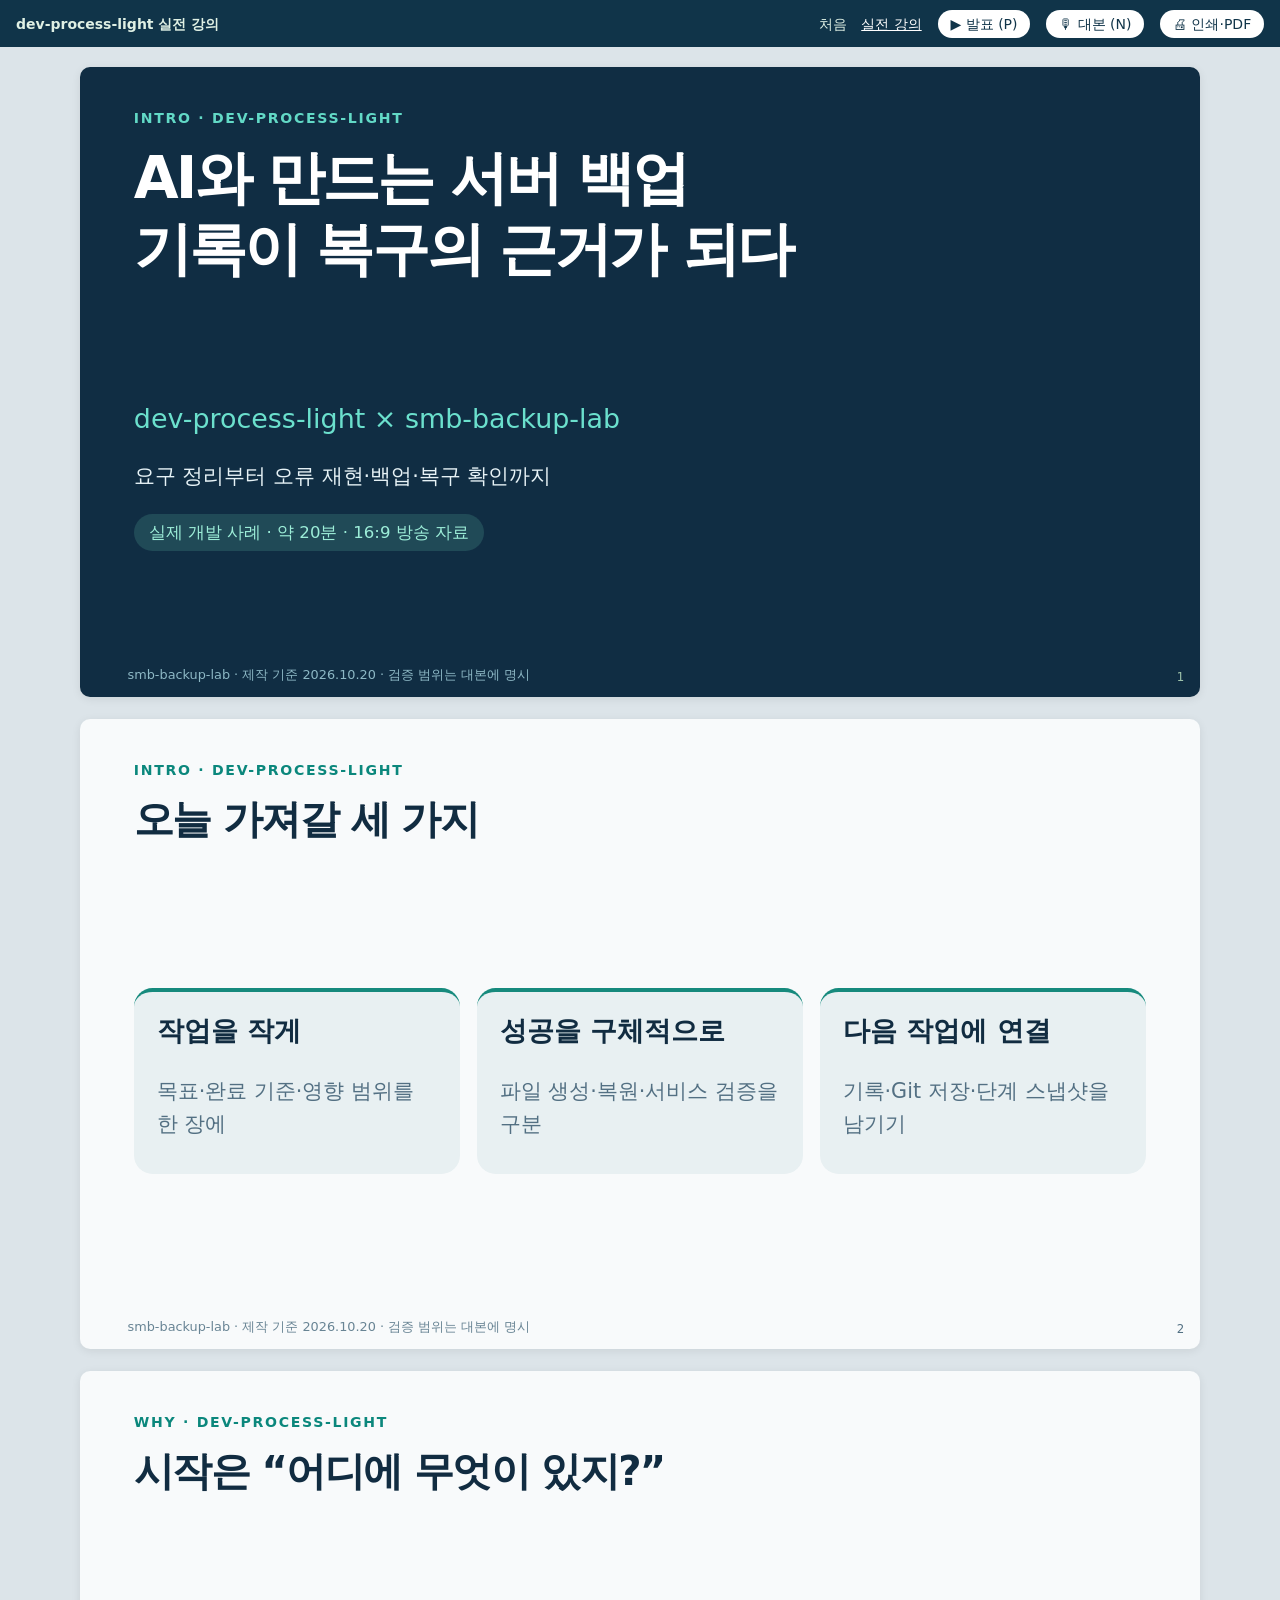
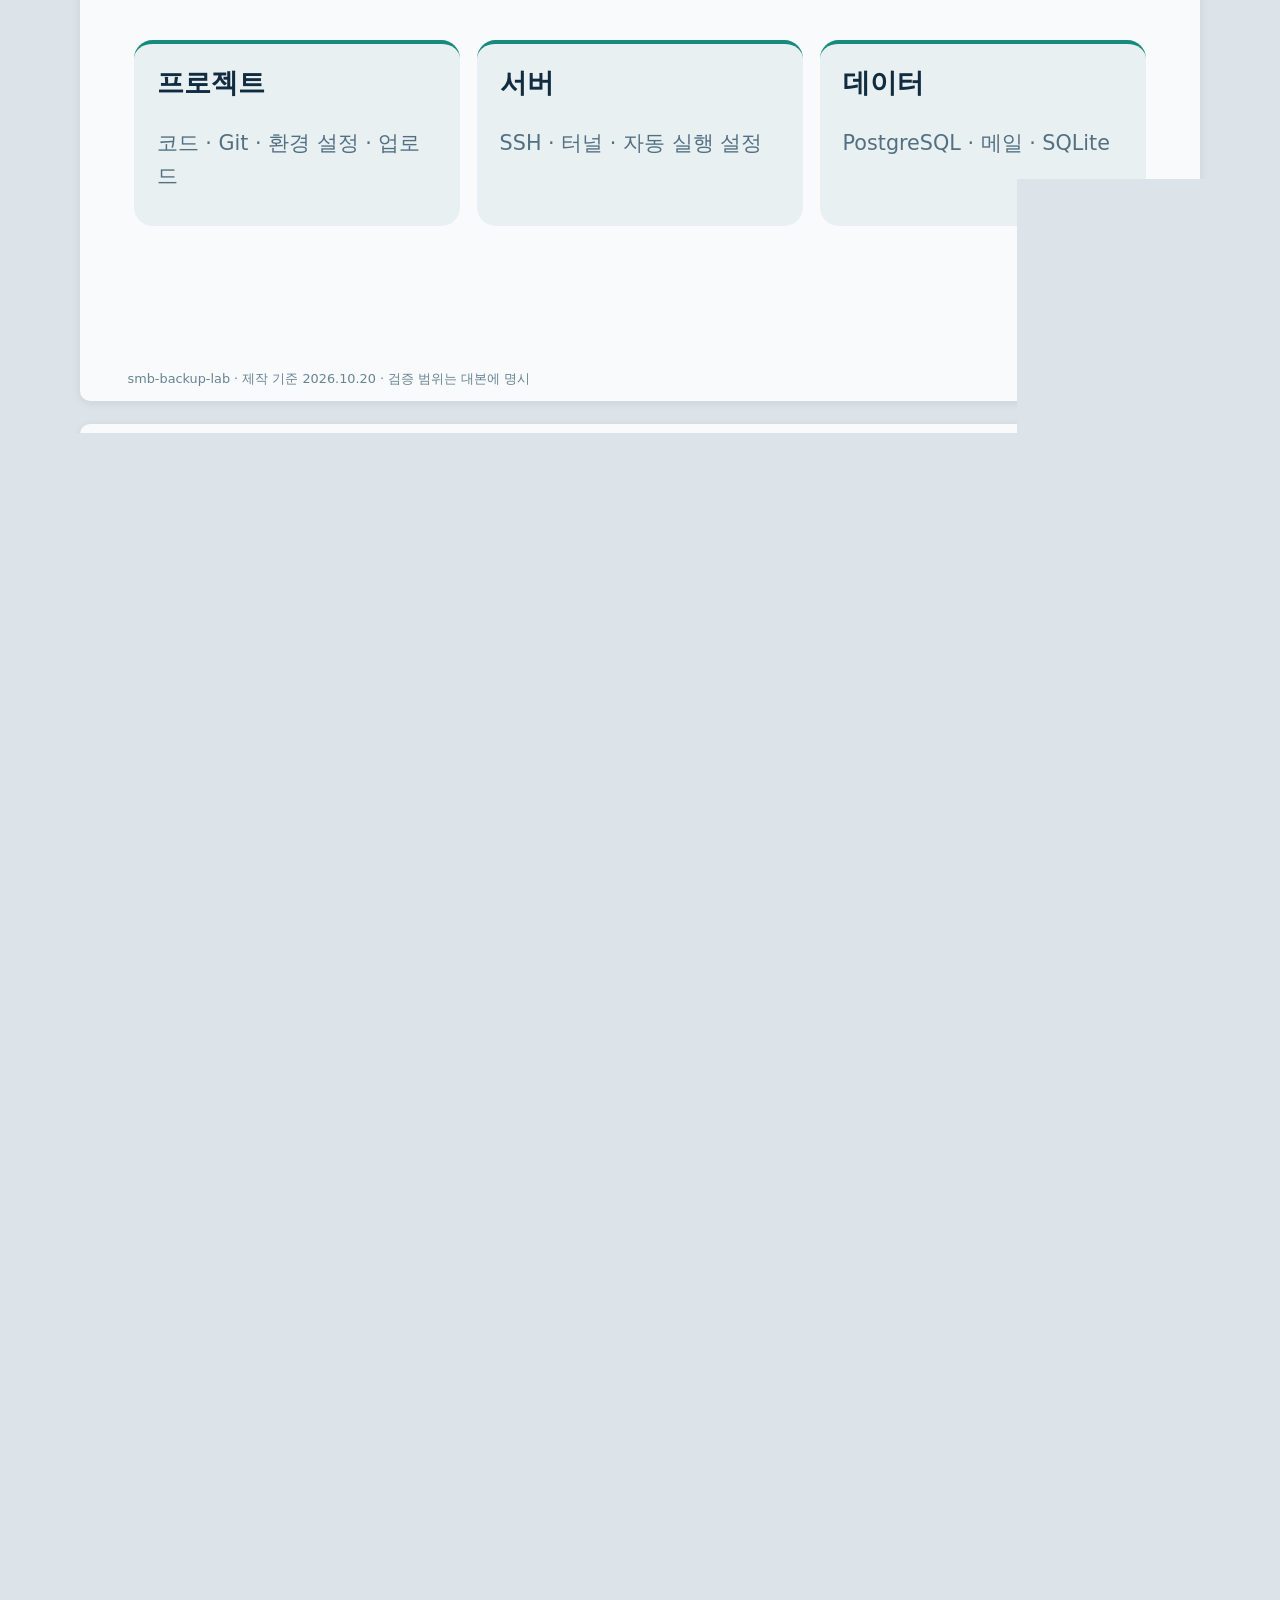
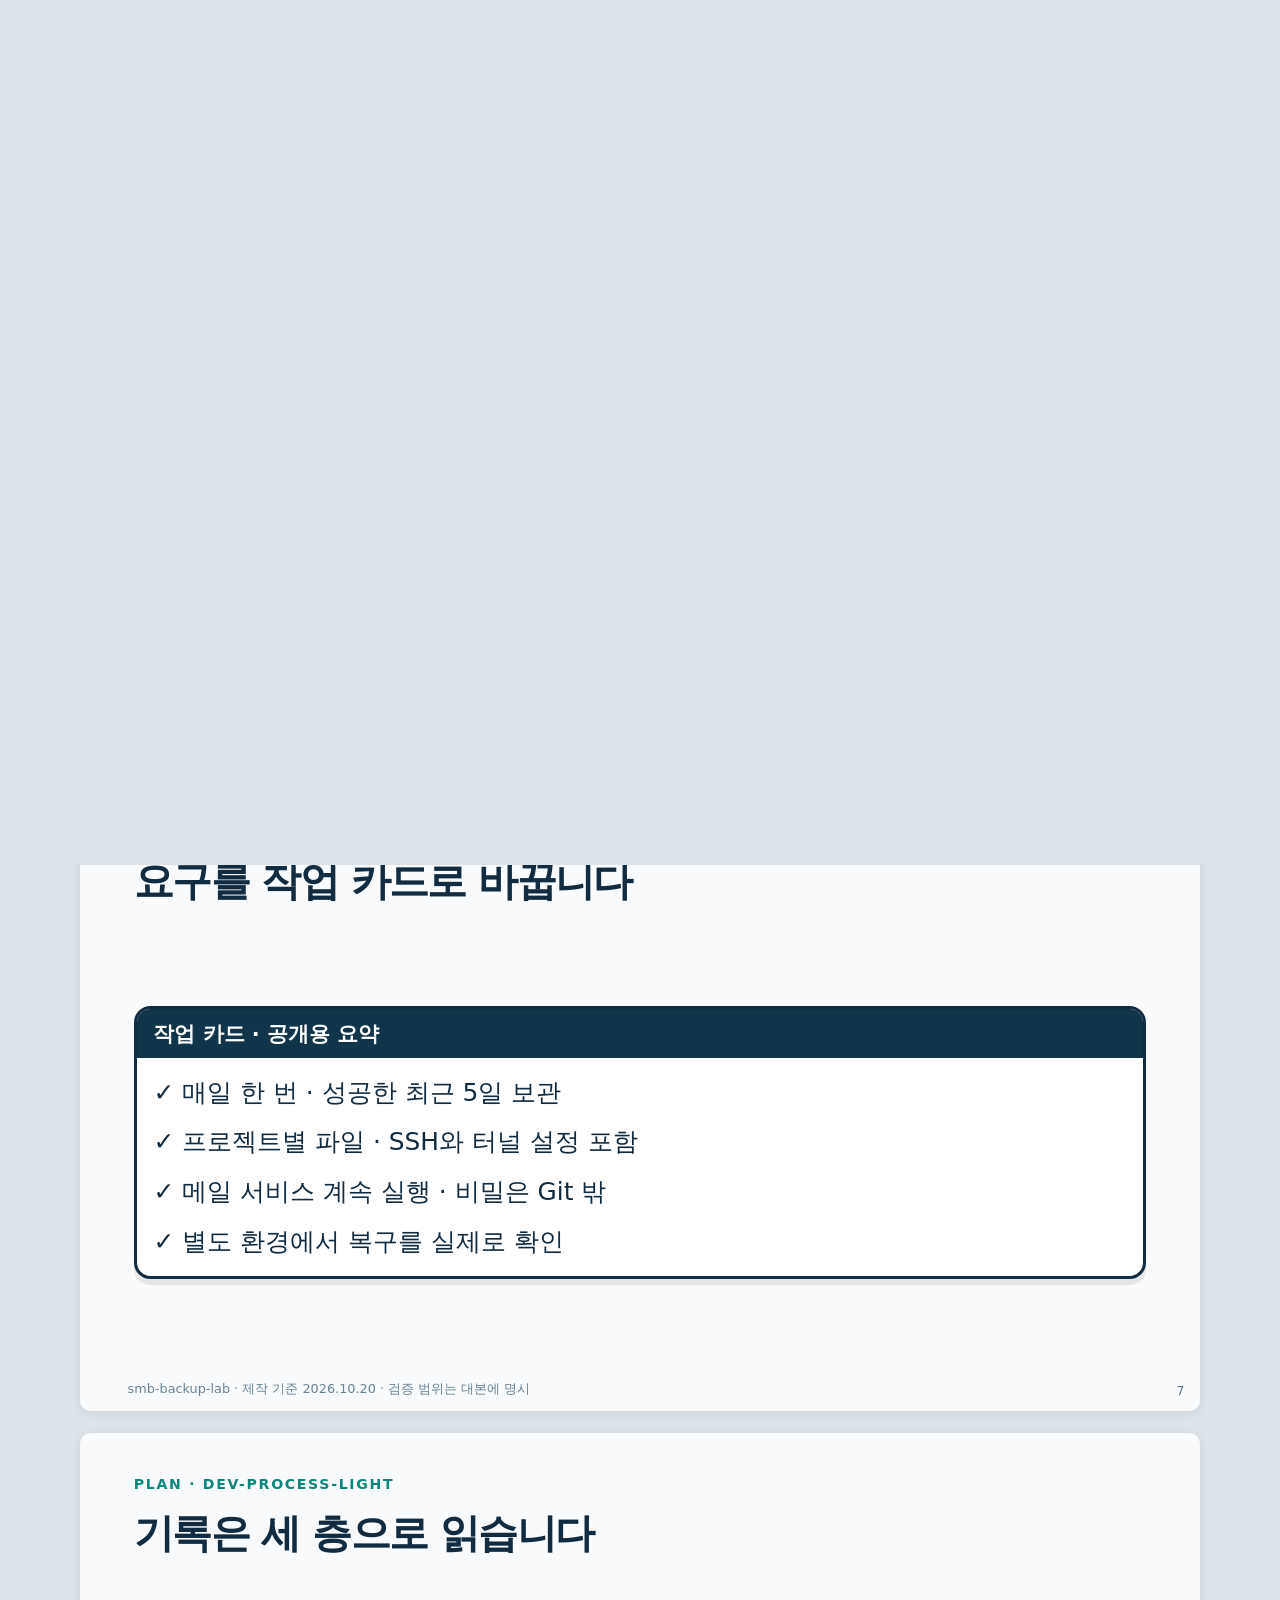
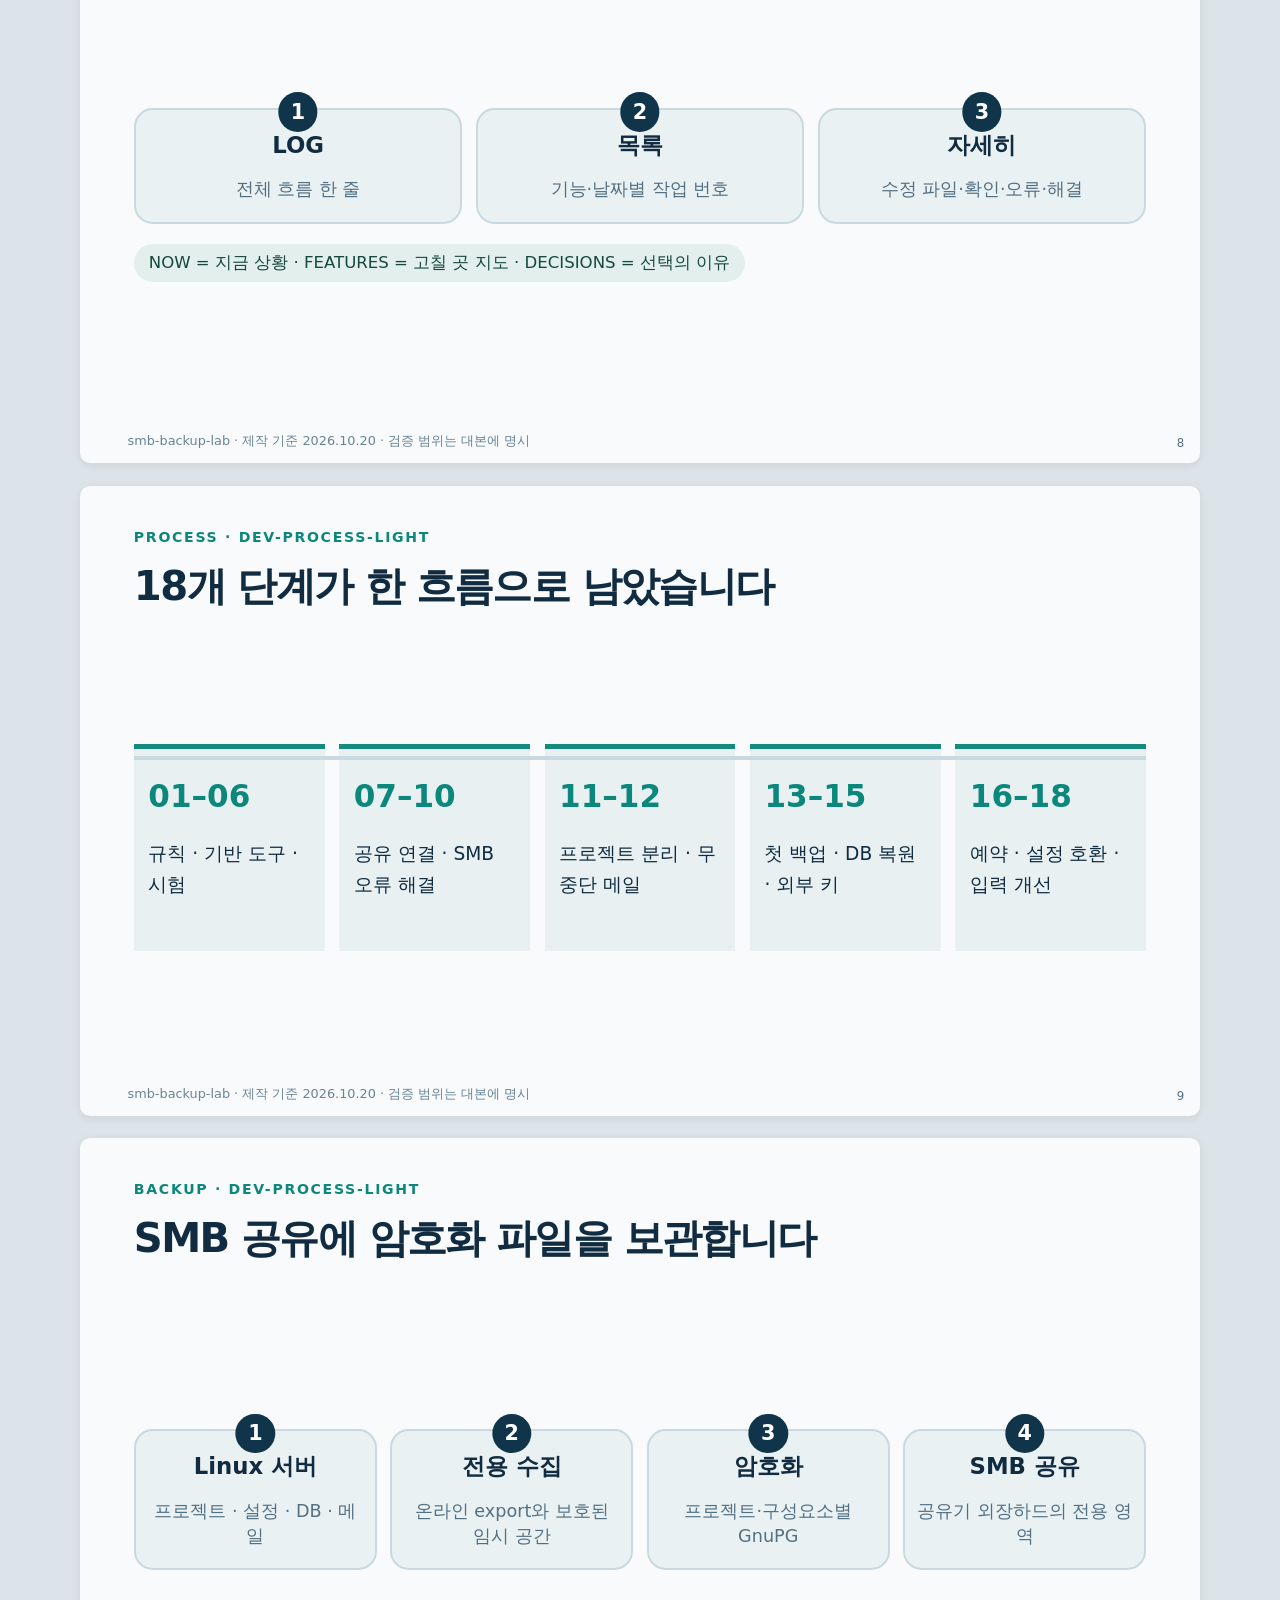
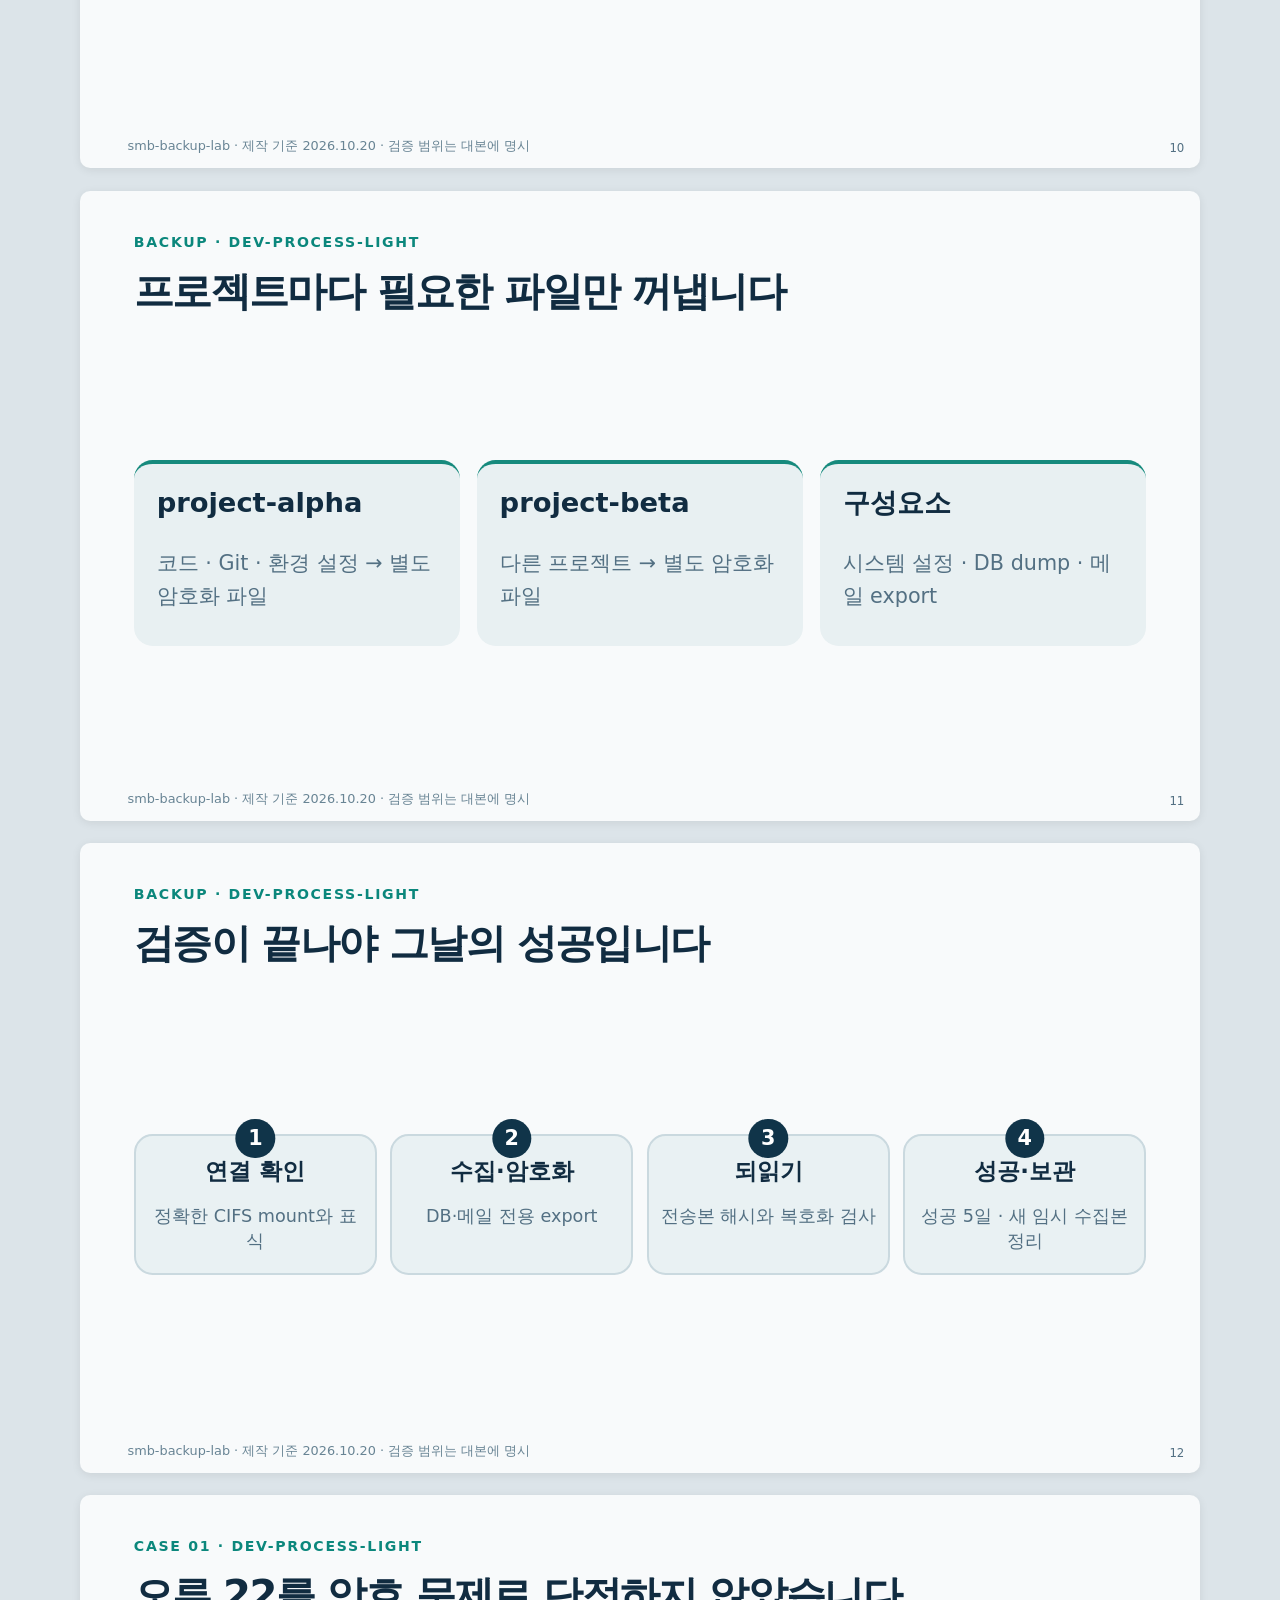
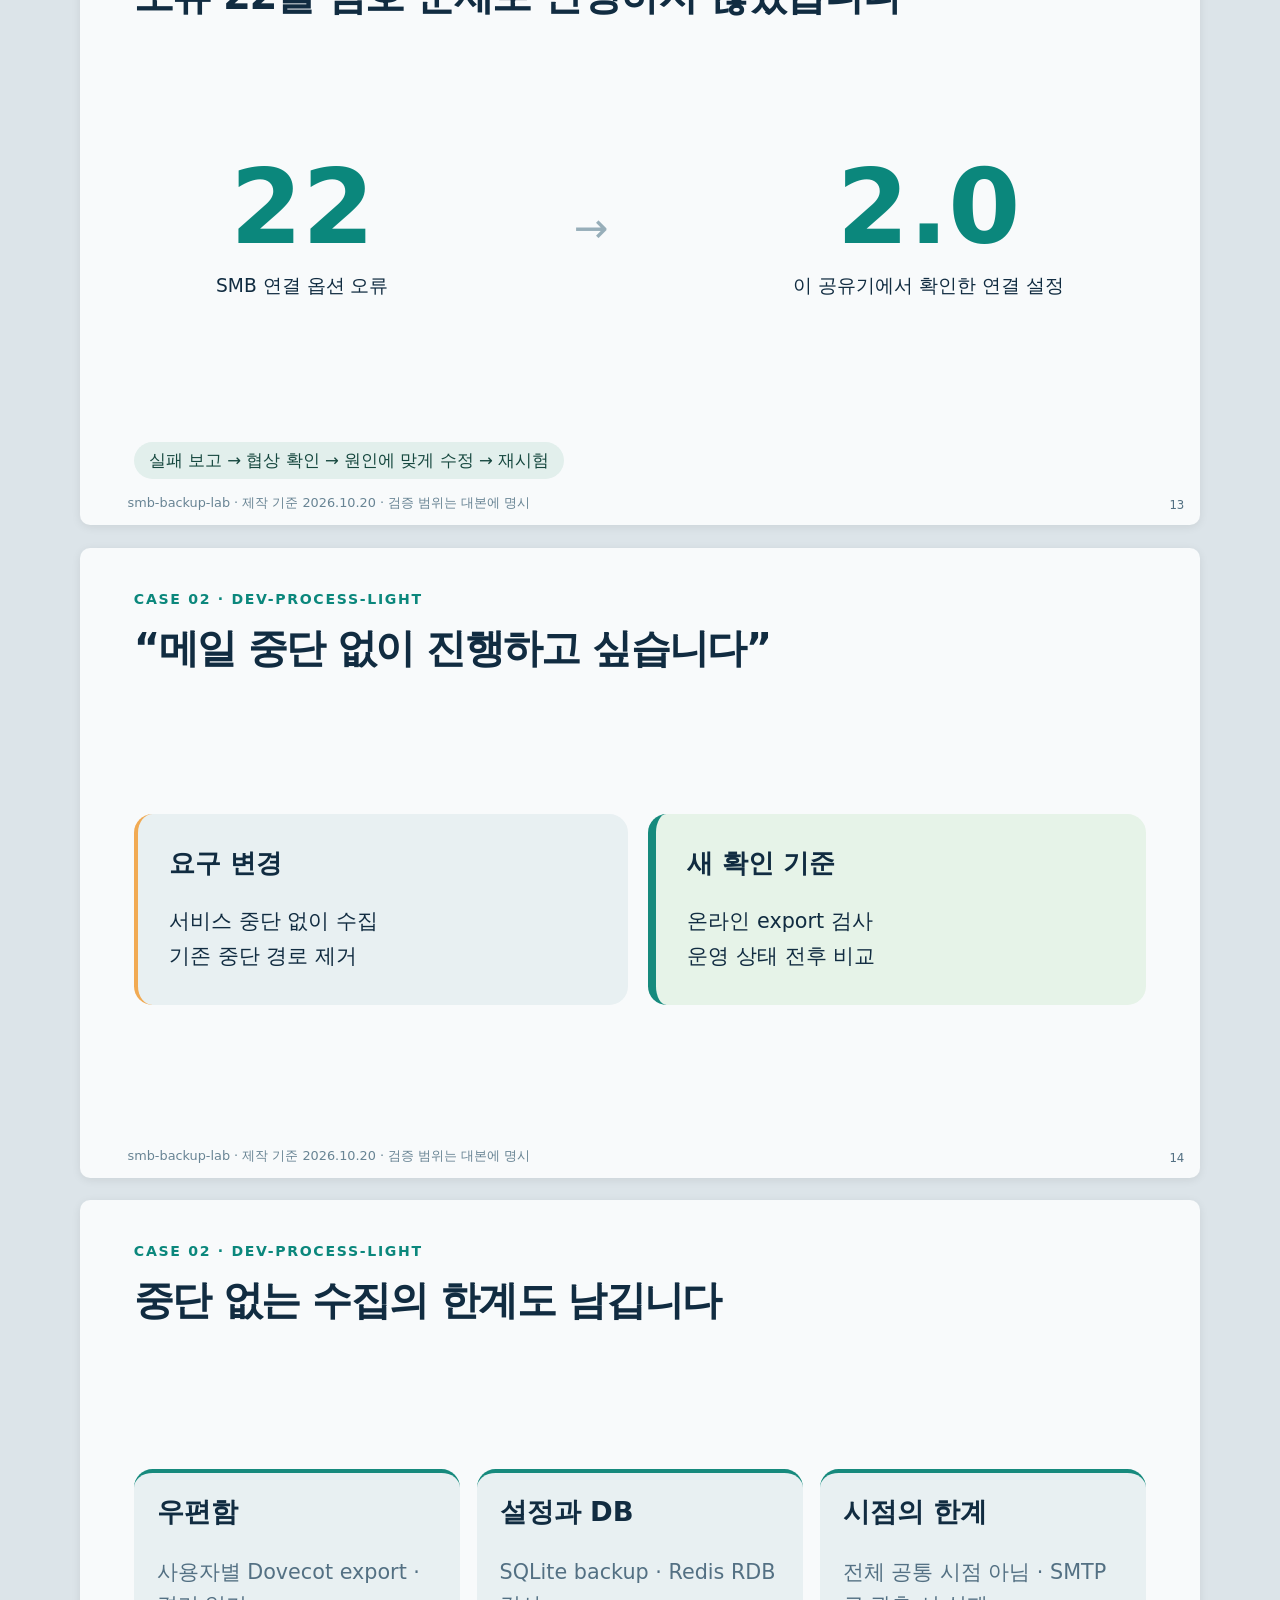
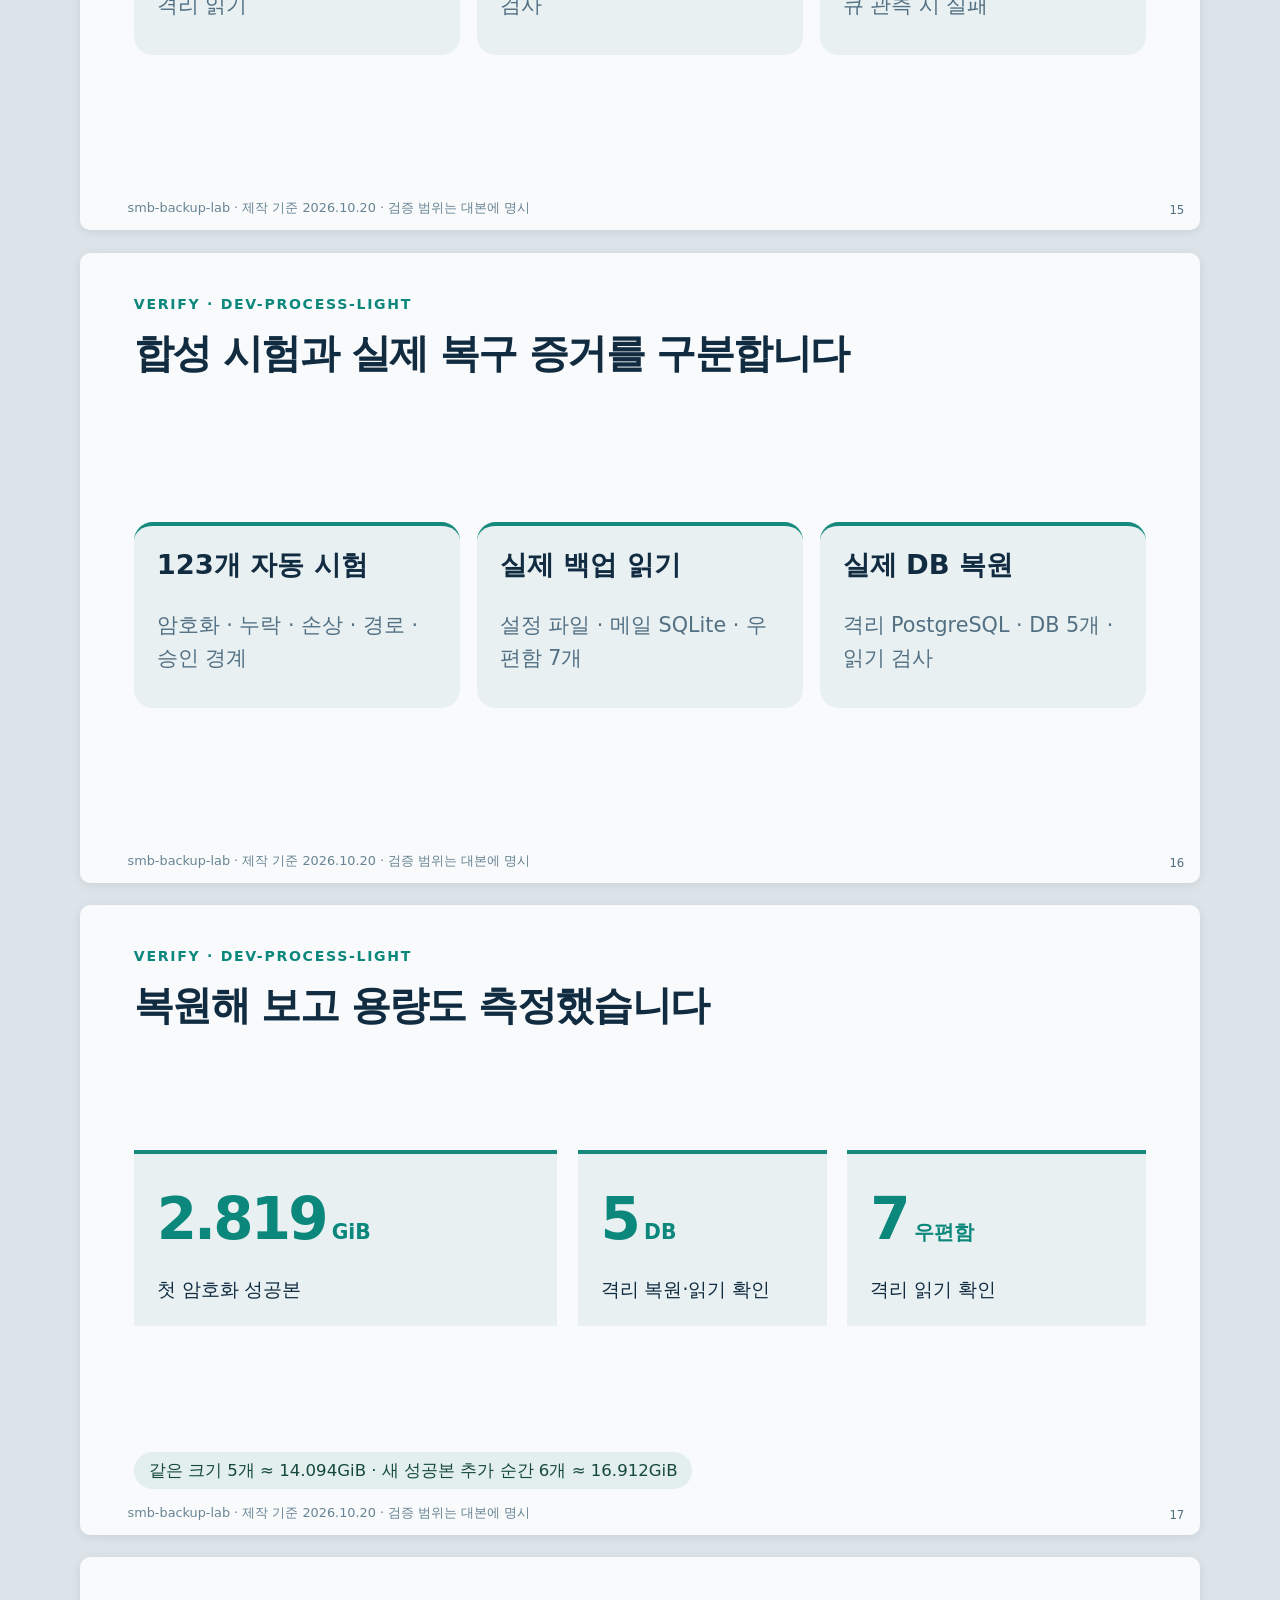
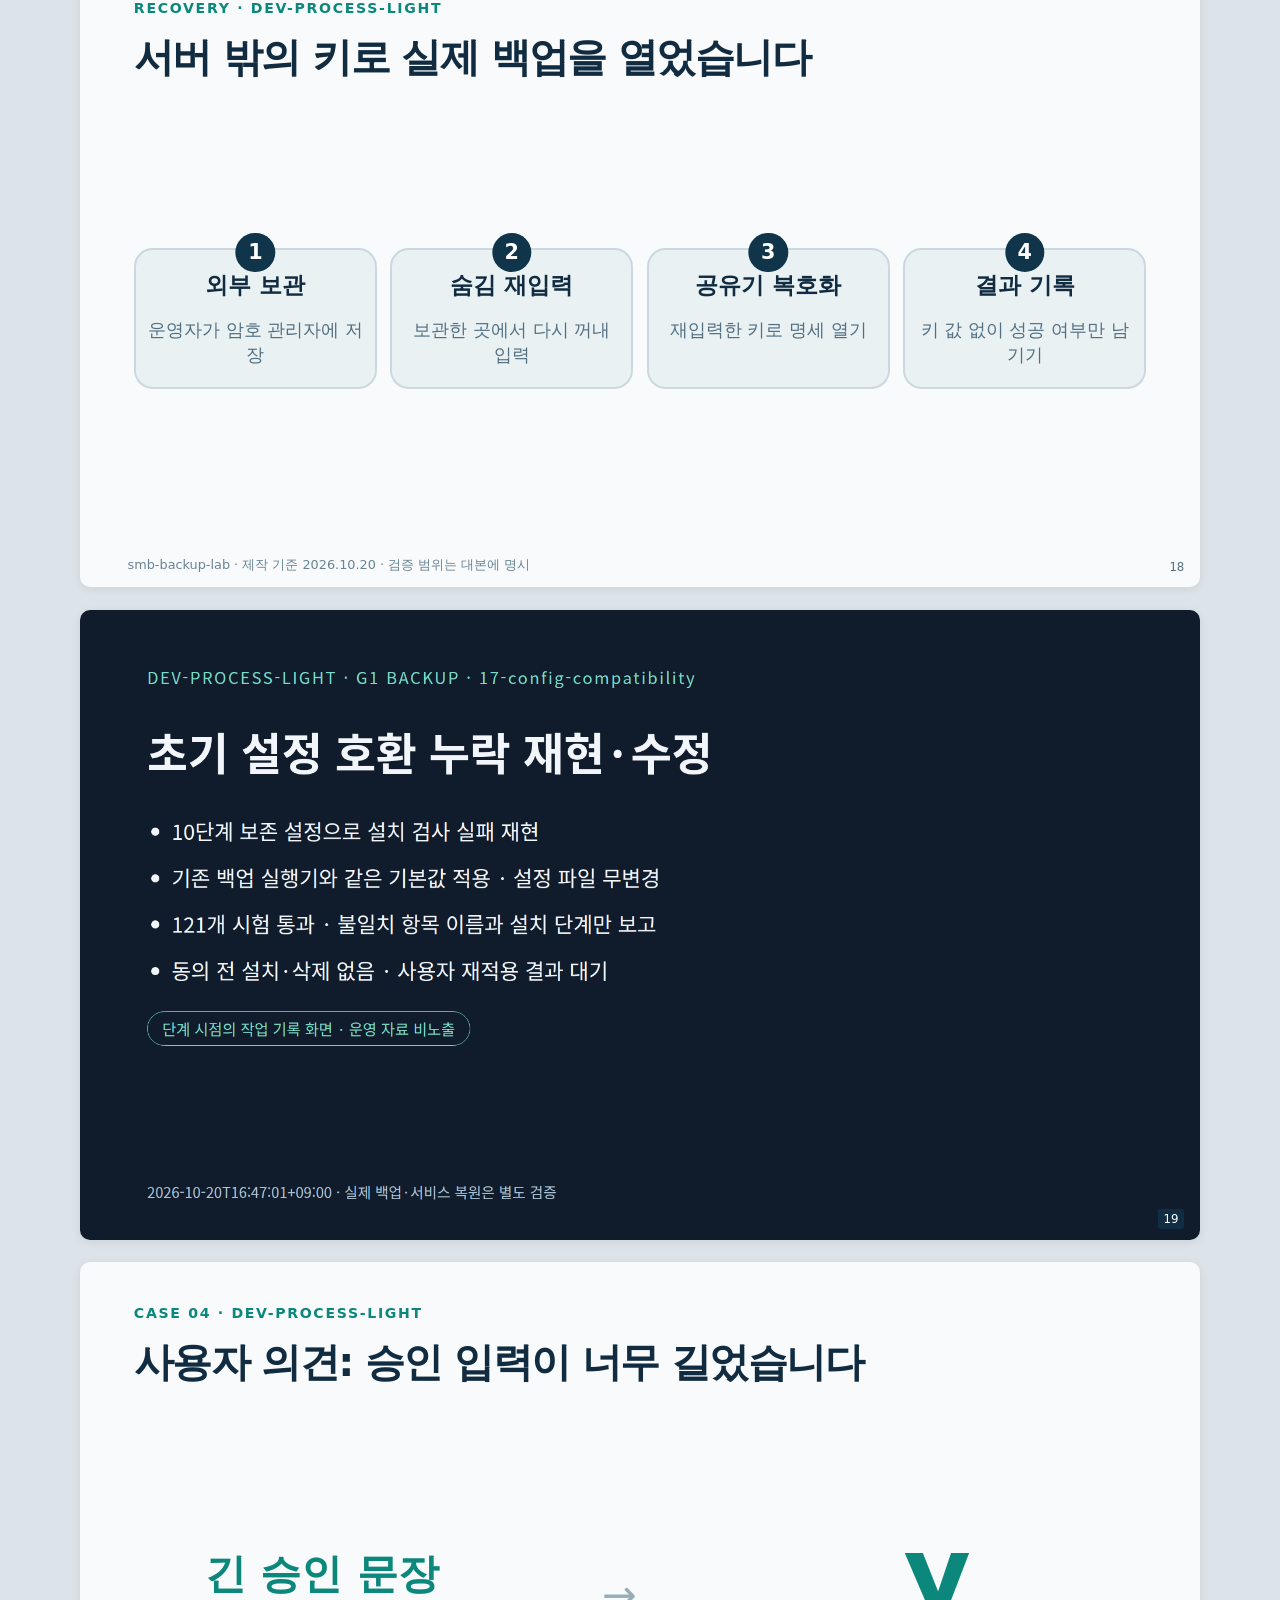
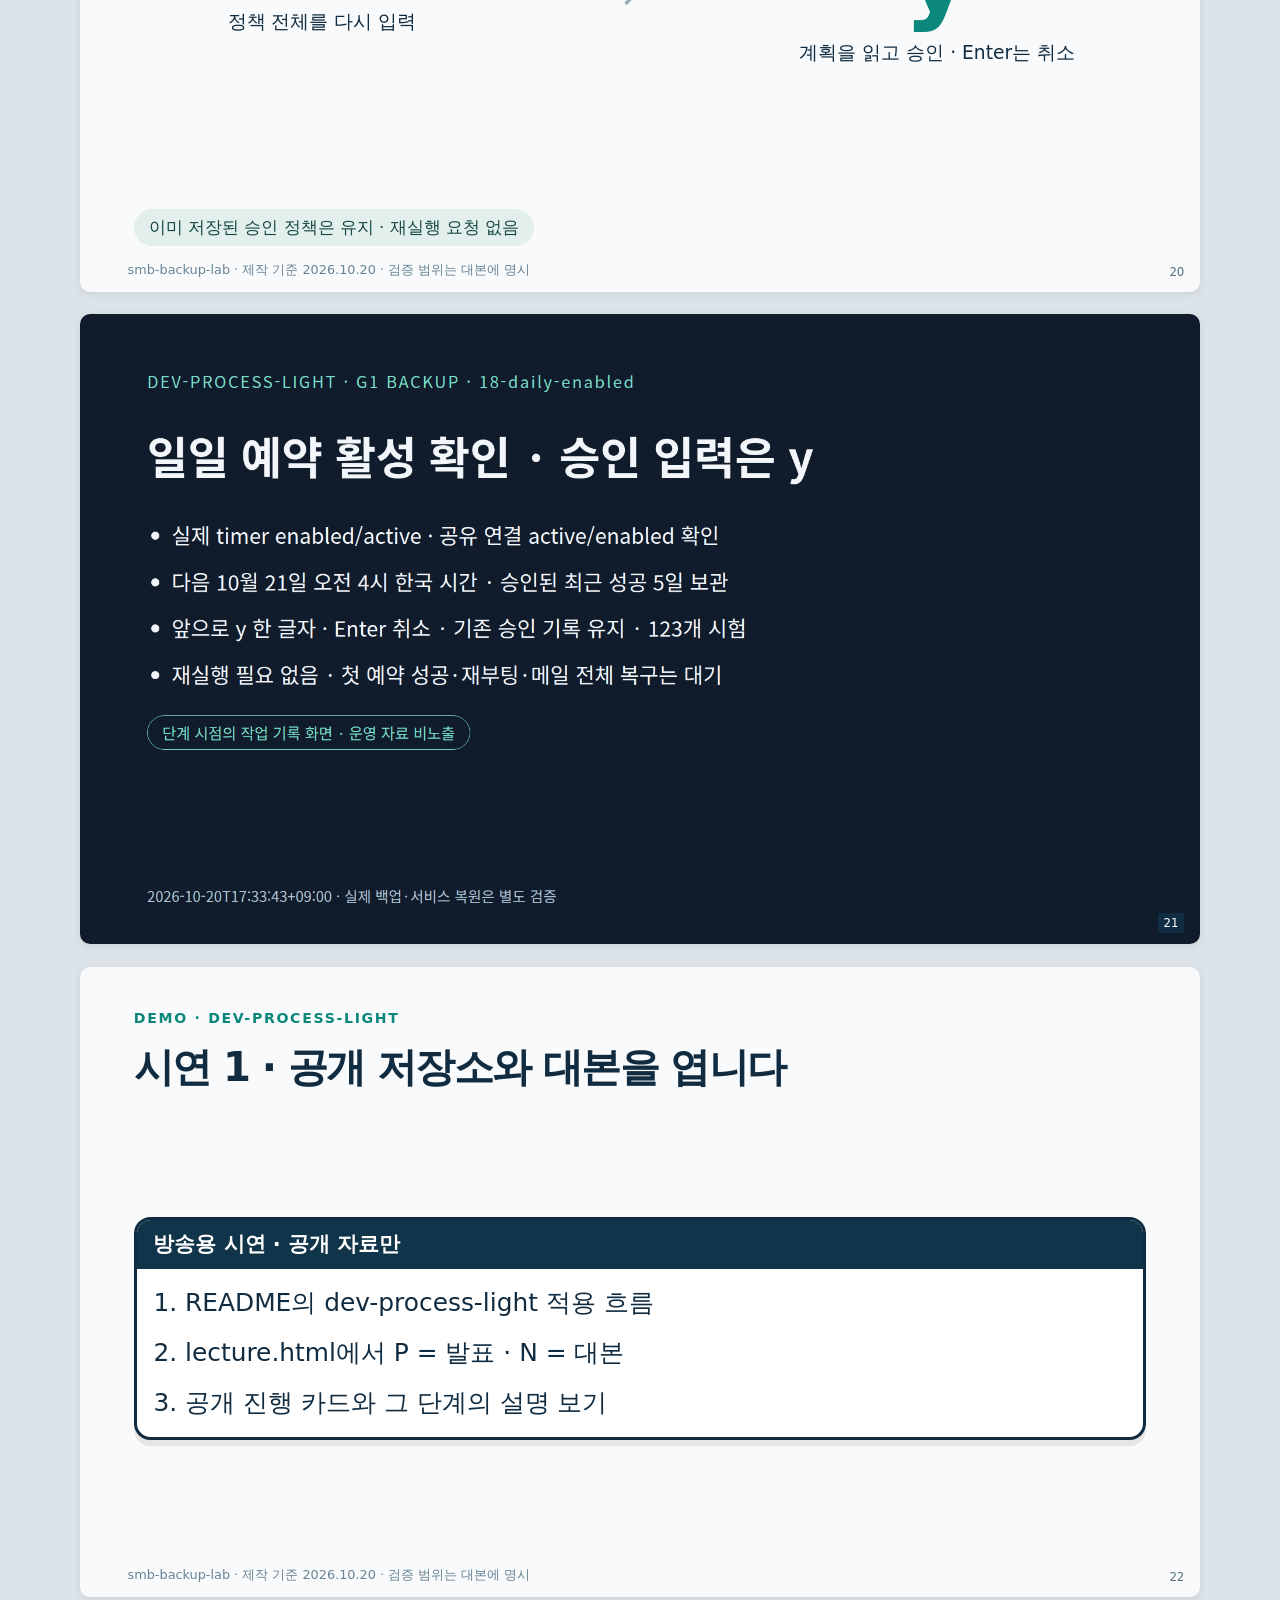
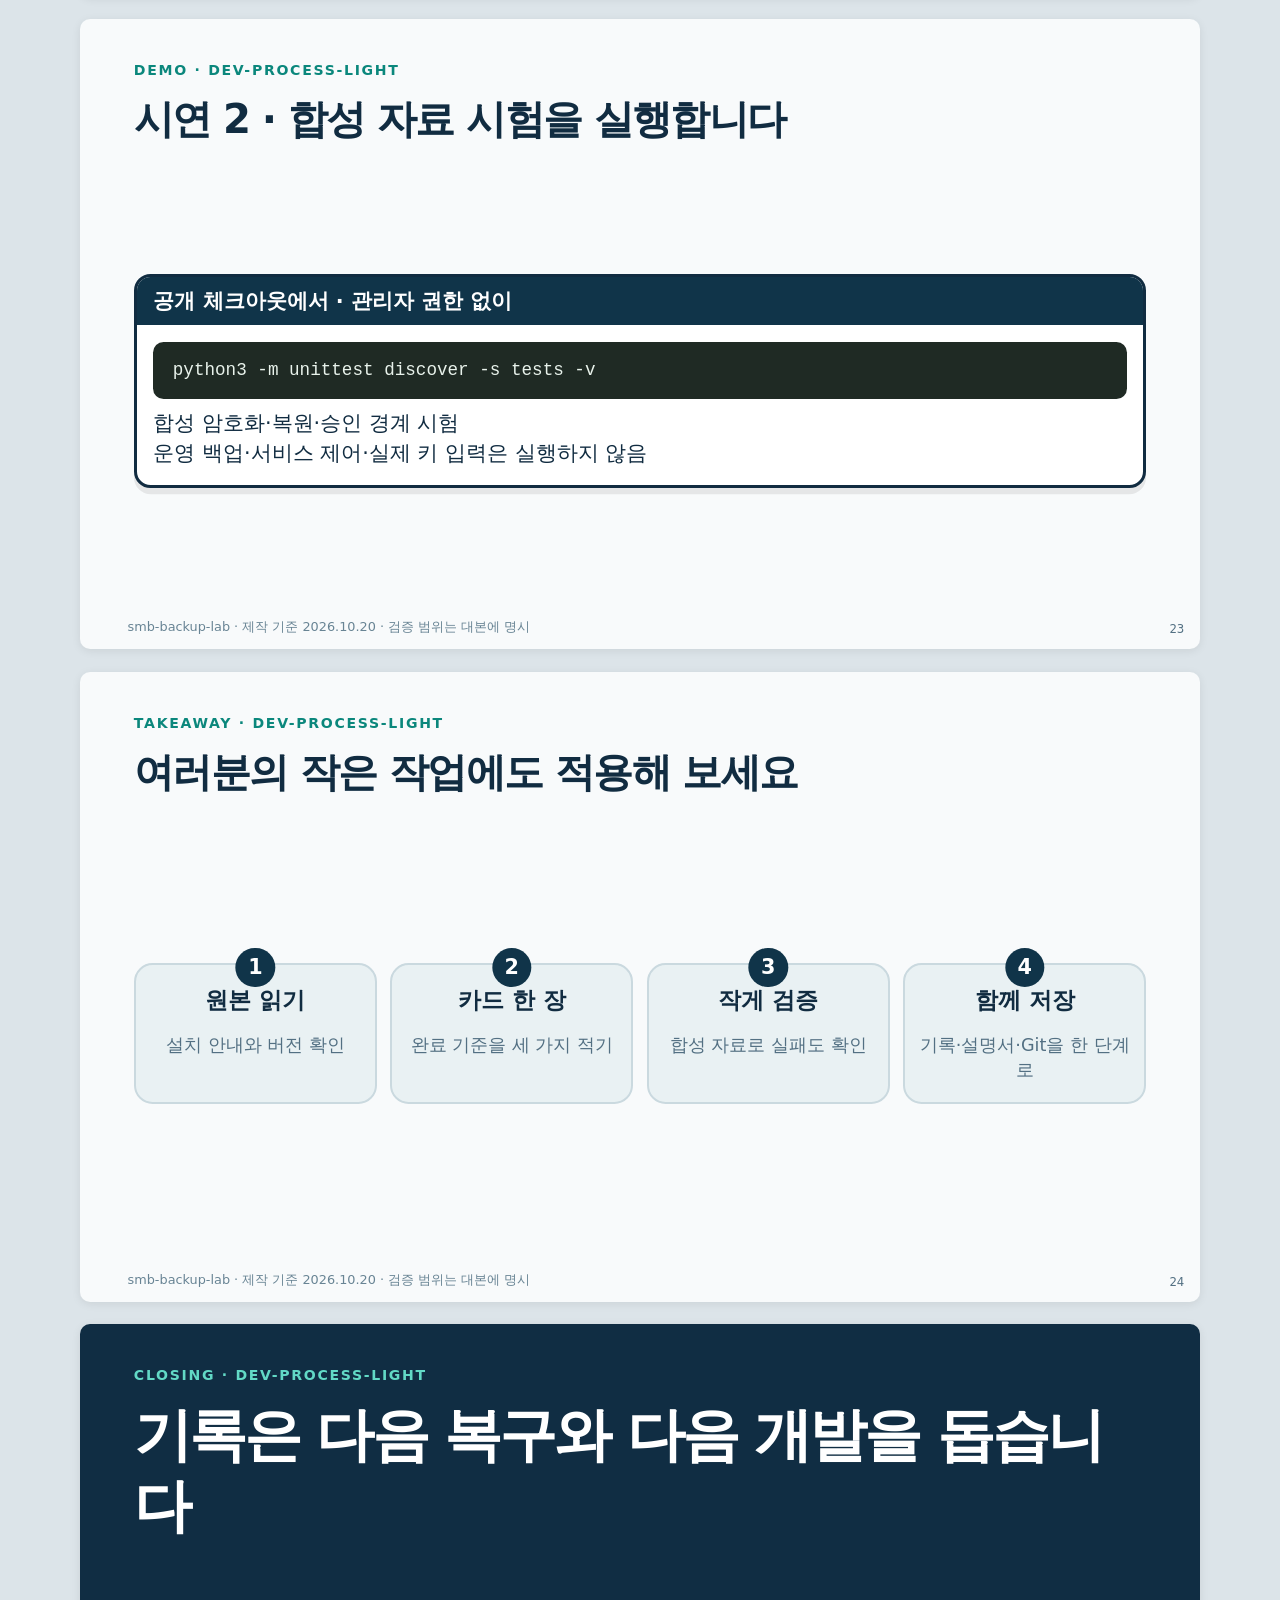
==== commit 18d02bd9: "수정: edubeom 소유자와 hello 연락처·강의 자료 갱신" ====
--- a/manual/lecture.html
+++ b/manual/lecture.html
@@ -1 +1 @@
-<!doctype html><html lang="ko"><head><meta charset="utf-8"><meta name="viewport" content="width=device-width,initial-scale=1"><title>dev-process-light × smb-backup-lab</title><link rel="stylesheet" href="../media/broadcast/2026-10-20/assets/manual.css"><link rel="stylesheet" href="../media/broadcast/2026-10-20/assets/broadcast.css"><script defer src="../media/broadcast/2026-10-20/assets/manual.js"></script></head><body data-manual="dev-process-light 실전 강의" data-index="index.html"><section class="slide" data-kind="cover" data-title="AI와 만드는 서버 백업 기록이 복구의 근거가 되다"><p class="kicker">INTRO · DEV-PROCESS-LIGHT</p><h1>AI와 만드는 서버 백업<br>기록이 복구의 근거가 되다</h1><div class="body"><div class="hero"><p class="eyebrow">dev-process-light × smb-backup-lab</p><p>요구 정리부터 오류 재현·백업·복구 확인까지</p><div class="tag">실제 개발 사례 · 약 20분 · 16:9 방송 자료</div></div></div><p class="foot">smb-backup-lab · 제작 기준 2026.10.20 · 검증 범위는 대본에 명시</p><aside class="notes">안녕하세요. 오늘은 AI와 함께 SMB 공유에 서버를 백업하는 도구를 만든 과정을 소개합니다. 중심 주제는 dev-process-light입니다. 코드를 빨리 만드는 장면보다, 무엇을 원했고 무엇을 확인했으며 다음 사람이 어디서 이어갈 수 있는지 기록하는 과정을 보여 드리겠습니다. 실제 서비스를 유지하며 진행한 사례이고, 확인한 결과와 아직 남은 시험을 나눠 설명하겠습니다.</aside></section><section class="slide" data-kind="overview" data-title="오늘 가져갈 세 가지"><p class="kicker">INTRO · DEV-PROCESS-LIGHT</p><h2>오늘 가져갈 세 가지</h2><div class="body"><div class="cards"><div class="card"><b>작업을 작게</b><span>목표·완료 기준·영향 범위를 한 장에</span></div><div class="card"><b>성공을 구체적으로</b><span>파일 생성·복원·서비스 검증을 구분</span></div><div class="card"><b>다음 작업에 연결</b><span>기록·Git 저장·단계 스냅샷을 남기기</span></div></div></div><p class="foot">smb-backup-lab · 제작 기준 2026.10.20 · 검증 범위는 대본에 명시</p><aside class="notes">이 강의에서 가져갈 것은 세 가지입니다. 첫째는 작업을 작은 단위로 정리하는 방법입니다. 둘째는 성공했다는 말 대신 실제 검증 범위를 적는 방법입니다. 셋째는 기록과 Git, 중간 화면을 다음 작업의 출발점으로 사용하는 방법입니다. 백업 경험이 적어도 흐름을 따라올 수 있도록 실제 사례를 단순한 그림으로 설명하겠습니다.</aside></section><section class="slide" data-kind="concept" data-title="시작은 “어디에 무엇이 있지?”"><p class="kicker">WHY · DEV-PROCESS-LIGHT</p><h2>시작은 “어디에 무엇이 있지?”</h2><div class="body"><div class="cards"><div class="card"><b>프로젝트</b><span>코드 · Git · 환경 설정 · 업로드</span></div><div class="card"><b>서버</b><span>SSH · 터널 · 자동 실행 설정</span></div><div class="card"><b>데이터</b><span>PostgreSQL · 메일 · SQLite</span></div></div></div><p class="foot">smb-backup-lab · 제작 기준 2026.10.20 · 검증 범위는 대본에 명시</p><aside class="notes">처음부터 압축 명령을 실행하지 않았습니다. 서버에는 프로젝트 외에도 데이터베이스와 메일, SSH와 터널 설정이 있었습니다. 실제 위치와 기존 백업을 먼저 조사해야 복구할 때 빠뜨리지 않습니다. 이 단계의 원본 조사에는 서버 식별 정보가 들어가므로 방송에서는 지금처럼 범주만 보여 줍니다. 조사와 공개 자료를 구분하는 것도 기록의 한 부분입니다.</aside></section><section class="slide" data-kind="concept" data-title="dev-process-light는 작업 방법을 남깁니다"><p class="kicker">FRAMEWORK · DEV-PROCESS-LIGHT</p><h2>dev-process-light는 작업 방법을 남깁니다</h2><div class="body"><div class="cards"><div class="card"><b>규칙</b><span>AGENTS.md · 무엇을 먼저 확인할지</span></div><div class="card"><b>스킬</b><span>light-* · 단계별 진행 방법</span></div><div class="card"><b>기록</b><span>dev-notes · 지금 상황과 근거</span></div></div></div><p class="foot">smb-backup-lab · 제작 기준 2026.10.20 · 검증 범위는 대본에 명시</p><aside class="notes">dev-process-light는 AI와 작업할 때 따를 규칙과 스킬, 기록 형식을 프로젝트 안에 둡니다. 새 대화에서는 현재 상황을 읽고, 만들기 전에는 목표와 완료 기준을 적고, 만들고 나서는 직접 확인한 범위를 기록합니다. 이번 백업 도구는 이 방법을 실제로 적용한 사례입니다. 사용한 버전을 고정해 두었으며 원본 저장소의 최신 내용과 차이가 있을 수 있다는 점도 자료에 적었습니다.</aside></section><section class="slide" data-kind="concept" data-title="일곱 스킬을 필요할 때 사용합니다"><p class="kicker">FRAMEWORK · DEV-PROCESS-LIGHT</p><h2>일곱 스킬을 필요할 때 사용합니다</h2><div class="body"><table class="grid"><tr><th>시작과 합의</th><th>확인과 공유</th><th>이어가기와 복구</th></tr><tr><td>light-resume<br>이전 기록 읽기</td><td>light-check<br>직접 확인하기</td><td>light-portal<br>기록 한눈에 보기</td></tr><tr><td>light-start<br>작업 카드 만들기</td><td>light-save<br>기록하고 Git 저장</td><td>light-undo<br>확인받고 되돌리기</td></tr><tr><td colspan="3">light-manual · 사용설명서와 강의 대본을 함께 고치기</td></tr></table></div><p class="foot">smb-backup-lab · 제작 기준 2026.10.20 · 검증 범위는 대본에 명시</p><aside class="notes">설치한 light 스킬은 일곱 가지입니다. 모두를 매번 실행하는 것은 아닙니다. 작업 시작과 합의, 확인과 저장을 중심으로 필요한 설명서와 기록 보기를 이어갑니다. 이 사례에서는 기록 포털을 따로 만들지 않았고 되돌리기도 실행하지 않았습니다. data-light는 별도의 짝 스킬로 설치했지만 새 업무 데이터 모델을 만드는 일이 아니어서 적용하지 않았습니다. 백업 메타데이터와 업무 데이터 설계를 구분했습니다.</aside></section><section class="slide" data-kind="concept" data-title="시작 → 합의 → 확인 → 저장"><p class="kicker">FRAMEWORK · DEV-PROCESS-LIGHT</p><h2>시작 → 합의 → 확인 → 저장</h2><div class="body"><ol class="flow"><li><b>시작</b><span>NOW와 기능 지도를 읽기</span></li><li><b>합의</b><span>목표와 완료 기준을 정하기</span></li><li><b>확인</b><span>실행 결과와 한계를 적기</span></li><li><b>저장</b><span>기록과 Git을 함께 남기기</span></li></ol></div><p class="foot">smb-backup-lab · 제작 기준 2026.10.20 · 검증 범위는 대본에 명시</p><aside class="notes">전체 흐름은 네 단계로 기억하면 됩니다. 시작할 때 읽고, 만들기 전에 합의하고, 확인한 뒤에 저장합니다. 기존에 사용자가 승인한 범위는 같은 질문을 반복하지 않고 이어갑니다. 반면 서비스 중단이나 기존 백업 삭제처럼 별도 확인이 필요한 경계는 계속 지킵니다. 작은 수정부터 이 흐름을 반복하면 다음 세션에서 이전 결정을 추측할 필요가 줄어듭니다.</aside></section><section class="slide" data-kind="step" data-title="요구를 작업 카드로 바꿉니다"><p class="kicker">PLAN · DEV-PROCESS-LIGHT</p><h2>요구를 작업 카드로 바꿉니다</h2><div class="body"><div class="screen"><div class="top"><span class="t">작업 카드 · 공개용 요약</span></div><div class="in"><div class="checks"><p>✓ 매일 한 번 · 성공한 최근 5일 보관</p><p>✓ 프로젝트별 파일 · SSH와 터널 설정 포함</p><p>✓ 메일 서비스 계속 실행 · 비밀은 Git 밖</p><p>✓ 별도 환경에서 복구를 실제로 확인</p></div></div></div></div><p class="foot">smb-backup-lab · 제작 기준 2026.10.20 · 검증 범위는 대본에 명시</p><aside class="notes">요구를 그대로 긴 대화에만 두면 무엇이 완료인지 흐려집니다. 그래서 목표, 눈으로 확인할 완료 기준, 영향받을 기능과 설명서를 작업 카드로 정리했습니다. 사용자의 매일 한 번, 최근 성공 다섯 개, 비밀은 Git 밖이라는 요구를 실패 조건과 보관 조건으로 옮겼습니다. 이미 승인한 진행 범위를 기록한 덕분에 같은 허락을 계속 묻는 것도 피할 수 있습니다.</aside></section><section class="slide" data-kind="concept" data-title="기록은 세 층으로 읽습니다"><p class="kicker">PLAN · DEV-PROCESS-LIGHT</p><h2>기록은 세 층으로 읽습니다</h2><div class="body"><ol class="flow"><li><b>LOG</b><span>전체 흐름 한 줄</span></li><li><b>목록</b><span>기능·날짜별 작업 번호</span></li><li><b>자세히</b><span>수정 파일·확인·오류·해결</span></li></ol><div class="tag">NOW = 지금 상황 · FEATURES = 고칠 곳 지도 · DECISIONS = 선택의 이유</div></div><p class="foot">smb-backup-lab · 제작 기준 2026.10.20 · 검증 범위는 대본에 명시</p><aside class="notes">기록이 길어져도 전부 다시 읽지 않도록 세 층으로 나눴습니다. 먼저 전체 흐름에서 필요한 날짜를 찾고, 목록에서 작업 번호를 보고, 필요한 상세만 엽니다. 지금 상태는 NOW, 기능과 파일 연결은 FEATURES, 선택의 이유는 DECISIONS에 남깁니다. 이 자료를 만드는 시점에도 이전 작업을 이 순서로 읽고 이어갔습니다. 기록을 많이 남기는 것과 찾기 쉽게 남기는 것은 함께 가야 합니다.</aside></section><section class="slide" data-kind="concept" data-title="18개 단계가 한 흐름으로 남았습니다"><p class="kicker">PROCESS · DEV-PROCESS-LIGHT</p><h2>18개 단계가 한 흐름으로 남았습니다</h2><div class="body"><div class="timeline"><div><b>01–06</b><span>규칙 · 기반 도구 · 시험</span></div><div><b>07–10</b><span>공유 연결 · SMB 오류 해결</span></div><div><b>11–12</b><span>프로젝트 분리 · 무중단 메일</span></div><div><b>13–15</b><span>첫 백업 · DB 복원 · 외부 키</span></div><div><b>16–18</b><span>예약 · 설정 호환 · 입력 개선</span></div></div></div><p class="foot">smb-backup-lab · 제작 기준 2026.10.20 · 검증 범위는 대본에 명시</p><aside class="notes">처음 여섯 단계에서는 규칙을 설치하고 기반 도구를 만들었습니다. 이후 공유기 연결 오류를 해결하고, 프로젝트별 파일과 중단 없는 메일 수집으로 요구를 구체화했습니다. 첫 실제 백업 뒤에는 데이터베이스 복원과 외부 키 확인을 진행했습니다. 마지막에는 자동 실행과 설정 호환, 승인 입력의 사용성까지 다뤘습니다. 각 화면은 그 단계에서 만든 공개용 진행 카드이며 실제 서버 화면 녹화와 구분합니다.</aside></section><section class="slide" data-kind="concept" data-title="SMB 공유에 암호화 파일을 보관합니다"><p class="kicker">BACKUP · DEV-PROCESS-LIGHT</p><h2>SMB 공유에 암호화 파일을 보관합니다</h2><div class="body"><ol class="flow"><li><b>Linux 서버</b><span>프로젝트 · 설정 · DB · 메일</span></li><li><b>전용 수집</b><span>온라인 export와 보호된 임시 공간</span></li><li><b>암호화</b><span>프로젝트·구성요소별 GnuPG</span></li><li><b>SMB 공유</b><span>공유기 외장하드의 전용 영역</span></li></ol></div><p class="foot">smb-backup-lab · 제작 기준 2026.10.20 · 검증 범위는 대본에 명시</p><aside class="notes">구조는 Linux 서버에서 필요한 자료를 전용 도구로 수집한 뒤, 암호화해서 SMB 공유에 보내는 방식입니다. 실제 배포에서는 공유기 외장하드를 목적지로 사용했습니다. 인증과 암호화 키는 서버의 보호된 경로에 두고 Git에는 넣지 않습니다. 현재 사례는 SMB 공유를 대상으로 구현되어 있습니다. 서버 전체의 부팅 가능한 디스크 복제와는 복구 목표가 다르다는 점도 설명서에 적었습니다.</aside></section><section class="slide" data-kind="concept" data-title="프로젝트마다 필요한 파일만 꺼냅니다"><p class="kicker">BACKUP · DEV-PROCESS-LIGHT</p><h2>프로젝트마다 필요한 파일만 꺼냅니다</h2><div class="body"><div class="cards"><div class="card"><b>project-alpha</b><span>코드 · Git · 환경 설정 → 별도 암호화 파일</span></div><div class="card"><b>project-beta</b><span>다른 프로젝트 → 별도 암호화 파일</span></div><div class="card"><b>구성요소</b><span>시스템 설정 · DB dump · 메일 export</span></div></div></div><p class="foot">smb-backup-lab · 제작 기준 2026.10.20 · 검증 범위는 대본에 명시</p><aside class="notes">프로젝트를 하나의 거대한 파일에만 넣지 않고 디렉터리별로 나눴습니다. 그림의 프로젝트 이름은 만든 예시입니다. 시스템 설정과 데이터베이스 덤프도 별도 파일로 저장합니다. 모든 구성요소가 검증된 뒤 하루 성공 묶음 하나로 기록하며 필요한 프로젝트나 구성요소를 골라 복원할 수 있습니다. 파일이 나뉘어 있다는 것과 성공 기준이 나뉘는 것은 구분했습니다.</aside></section><section class="slide" data-kind="concept" data-title="검증이 끝나야 그날의 성공입니다"><p class="kicker">BACKUP · DEV-PROCESS-LIGHT</p><h2>검증이 끝나야 그날의 성공입니다</h2><div class="body"><ol class="flow"><li><b>연결 확인</b><span>정확한 CIFS mount와 표식</span></li><li><b>수집·암호화</b><span>DB·메일 전용 export</span></li><li><b>되읽기</b><span>전송본 해시와 복호화 검사</span></li><li><b>성공·보관</b><span>성공 5일 · 새 임시 수집본 정리</span></li></ol></div><p class="foot">smb-backup-lab · 제작 기준 2026.10.20 · 검증 범위는 대본에 명시</p><aside class="notes">전송이 끝났다는 것만으로 성공 처리하지 않습니다. 올바른 CIFS 공유인지 확인하고 수집한 뒤 암호화하여 전송합니다. 전송본을 다시 읽어 해시와 복호화를 확인한 다음에야 성공 기록을 만듭니다. 새 성공본이 검증된 뒤 승인된 범위의 오래된 성공본을 정리합니다. 공간이 없거나 실패하면 기존 성공본부터 지우지 않습니다. 실패 조각과 다른 프로그램의 자료도 자동 정리 범위에 넣지 않았습니다.</aside></section><section class="slide" data-kind="concept" data-title="오류 22를 암호 문제로 단정하지 않았습니다"><p class="kicker">CASE 01 · DEV-PROCESS-LIGHT</p><h2>오류 22를 암호 문제로 단정하지 않았습니다</h2><div class="body"><div class="case-number diagram"><div><strong>22</strong><span>SMB 연결 옵션 오류</span></div><div class="arrow">→</div><div><strong>2.0</strong><span>이 공유기에서 확인한 연결 설정</span></div></div><div class="tag">실패 보고 → 협상 확인 → 원인에 맞게 수정 → 재시험</div></div><p class="foot">smb-backup-lab · 제작 기준 2026.10.20 · 검증 범위는 대본에 명시</p><aside class="notes">첫 실제 문제는 SMB 연결 오류였습니다. 처음에는 안내가 인증 문제처럼 보여 사용자가 암호를 반복 입력했습니다. 오류 번호와 협상 결과를 확인하니 이 공유기에서 필요한 버전 설정을 맞추지 못한 문제였습니다. 이 사례에서는 vers 2.0 설정으로 연결됐습니다. 모든 SMB 서버에 같은 버전을 권장한다는 뜻은 아닙니다. 같은 입력을 반복하기 전에 원인을 조사한다는 규칙이 실제로 필요한 순간이었습니다.</aside></section><section class="slide" data-kind="concept" data-title="“메일 중단 없이 진행하고 싶습니다”"><p class="kicker">CASE 02 · DEV-PROCESS-LIGHT</p><h2>“메일 중단 없이 진행하고 싶습니다”</h2><div class="body"><div class="compare"><div><h3>요구 변경</h3><p>서비스 중단 없이 수집<br>기존 중단 경로 제거</p></div><div class="good"><h3>새 확인 기준</h3><p>온라인 export 검사<br>운영 상태 전후 비교</p></div></div></div><p class="foot">smb-backup-lab · 제작 기준 2026.10.20 · 검증 범위는 대본에 명시</p><aside class="notes">사용자는 메일을 중단하지 않고 싶다고 했습니다. 그러면 처음 만든 계획과 완료 기준도 바꿔야 합니다. 중단 동의를 계속 요청하는 대신 서비스 제어 경로를 제거하고 Dovecot, SQLite, Redis의 온라인 수집으로 나눴습니다. 실제 운영 메일을 중단하는 방식은 실행하지 않았습니다. 요구가 바뀌면 카드와 설명서, 시험도 함께 고쳐야 한다는 점을 보여 주는 사례입니다.</aside></section><section class="slide" data-kind="concept" data-title="중단 없는 수집의 한계도 남깁니다"><p class="kicker">CASE 02 · DEV-PROCESS-LIGHT</p><h2>중단 없는 수집의 한계도 남깁니다</h2><div class="body"><div class="cards"><div class="card"><b>우편함</b><span>사용자별 Dovecot export · 격리 읽기</span></div><div class="card"><b>설정과 DB</b><span>SQLite backup · Redis RDB 검사</span></div><div class="card"><b>시점의 한계</b><span>전체 공통 시점 아님 · SMTP 큐 관측 시 실패</span></div></div></div><p class="foot">smb-backup-lab · 제작 기준 2026.10.20 · 검증 범위는 대본에 명시</p><aside class="notes">중단 없이 수집했다고 해서 모든 자료가 완전히 같은 순간의 상태가 되는 것은 아닙니다. 우편함은 사용자별로 복사하고 SQLite와 Redis도 각각 전용 절차를 사용합니다. SMTP 대기열은 검사 시점에 비어 있어야 하며 메일이 관측되면 기존 서비스를 유지하고 백업을 실패로 남깁니다. 전체 공통 시점이나 모든 송수신 상태를 보장했다고 쓰지 않았습니다. 제한을 결과와 함께 적는 것이 복구 계획에 도움이 됩니다.</aside></section><section class="slide" data-kind="concept" data-title="합성 시험과 실제 복구 증거를 구분합니다"><p class="kicker">VERIFY · DEV-PROCESS-LIGHT</p><h2>합성 시험과 실제 복구 증거를 구분합니다</h2><div class="body"><div class="cards"><div class="card"><b>123개 자동 시험</b><span>암호화 · 누락 · 손상 · 경로 · 승인 경계</span></div><div class="card"><b>실제 백업 읽기</b><span>설정 파일 · 메일 SQLite · 우편함 7개</span></div><div class="card"><b>실제 DB 복원</b><span>격리 PostgreSQL · DB 5개 · 읽기 검사</span></div></div></div><p class="foot">smb-backup-lab · 제작 기준 2026.10.20 · 검증 범위는 대본에 명시</p><aside class="notes">숫자가 서로 다른 의미를 갖는다는 점을 강조하고 싶습니다. 123개는 합성 자료로 확인한 자동 시험의 개수입니다. 실제 공유기에 저장한 백업에서는 설정 파일과 메일 SQLite, 일곱 우편함의 읽기를 확인했습니다. 별도 PostgreSQL에서는 다섯 데이터베이스를 복원하고 읽었습니다. 이 결과를 전체 메일 서비스 로그인이나 애플리케이션 기능 검증으로 확대하지 않았습니다. 시험 이름보다 실제로 어디까지 실행했는지가 중요합니다.</aside></section><section class="slide" data-kind="concept" data-title="복원해 보고 용량도 측정했습니다"><p class="kicker">VERIFY · DEV-PROCESS-LIGHT</p><h2>복원해 보고 용량도 측정했습니다</h2><div class="body"><div class="metrics diagram"><div><strong>2.819<span>GiB</span></strong><p>첫 암호화 성공본</p></div><div><strong>5<span>DB</span></strong><p>격리 복원·읽기 확인</p></div><div><strong>7<span>우편함</span></strong><p>격리 읽기 확인</p></div></div><div class="tag">같은 크기 5개 ≈ 14.094GiB · 새 성공본 추가 순간 6개 ≈ 16.912GiB</div></div><p class="foot">smb-backup-lab · 제작 기준 2026.10.20 · 검증 범위는 대본에 명시</p><aside class="notes">첫 성공본의 암호화 크기는 약 2.819GiB였습니다. 같은 크기 다섯 개는 약 14.094GiB이고 새 성공본을 확인한 뒤 지우기 위해 잠시 여섯 개를 두면 약 16.912GiB입니다. 사용자가 정한 50GiB 범위 안이라는 현재 크기의 추정입니다. 앞으로의 증가나 실패 조각, 임시 공간까지 무한히 충분하다는 뜻은 아닙니다. 운영 데이터베이스의 원래 행 수 기준은 없었으므로 원본과 행 수가 같다고도 주장하지 않았습니다.</aside></section><section class="slide" data-kind="concept" data-title="서버 밖의 키로 실제 백업을 열었습니다"><p class="kicker">RECOVERY · DEV-PROCESS-LIGHT</p><h2>서버 밖의 키로 실제 백업을 열었습니다</h2><div class="body"><ol class="flow"><li><b>외부 보관</b><span>운영자가 암호 관리자에 저장</span></li><li><b>숨김 재입력</b><span>보관한 곳에서 다시 꺼내 입력</span></li><li><b>공유기 복호화</b><span>재입력한 키로 명세 열기</span></li><li><b>결과 기록</b><span>키 값 없이 성공 여부만 남기기</span></li></ol></div><p class="foot">smb-backup-lab · 제작 기준 2026.10.20 · 검증 범위는 대본에 명시</p><aside class="notes">서버가 고장 났는데 키도 그 서버에만 있으면 암호화 백업을 열지 못할 수 있습니다. 운영자가 외부에 기존 키를 보관하고 다시 꺼내 숨김 입력했습니다. 도구는 그 키로 실제 공유기 백업 명세를 복호화했습니다. 방송에서는 키를 확인하거나 입력하는 장면을 찍지 않습니다. 에이전트가 외부 암호 관리자 자체를 검사한 것은 아니고 운영자 확인과 실제 재입력 결과를 기록한 것입니다.</aside></section><section class="slide snapshot" data-kind="step" data-title="스냅샷이 오류 재현 자료가 됐습니다"><p class="kicker">CASE 03 · DEV-PROCESS-LIGHT</p><h2>스냅샷이 오류 재현 자료가 됐습니다</h2><div class="body"><img src="../media/broadcast/2026-10-20/assets/17-config-compatibility.png" alt="스냅샷이 오류 재현 자료가 됐습니다"></div><p class="foot">smb-backup-lab · 제작 기준 2026.10.20 · 검증 범위는 대본에 명시</p><aside class="notes">자동 실행을 설치할 때 또 다른 오류가 나왔습니다. 처음 연결할 때 만든 설정에는 나중에 추가한 형식 항목이 없었고, 백업기는 기본값을 적용했지만 설치기는 이를 누락 오류로 처리했습니다. 보존한 열 번째 단계의 설정 예제로 같은 거부를 재현했습니다. 설치기도 같은 기본값을 사용하도록 고쳤고 실제 재적용이 통과했습니다. 중간 스냅샷이 영상 장면뿐 아니라 이전 상태를 재현하는 근거가 된 장면입니다.</aside></section><section class="slide" data-kind="concept" data-title="사용자 의견: 승인 입력이 너무 길었습니다"><p class="kicker">CASE 04 · DEV-PROCESS-LIGHT</p><h2>사용자 의견: 승인 입력이 너무 길었습니다</h2><div class="body"><div class="case-number diagram"><div><strong class="words">긴 승인 문장</strong><span>정책 전체를 다시 입력</span></div><div class="arrow">→</div><div><strong>y</strong><span>계획을 읽고 승인 · Enter는 취소</span></div></div><div class="tag">이미 저장된 승인 정책은 유지 · 재실행 요청 없음</div></div><p class="foot">smb-backup-lab · 제작 기준 2026.10.20 · 검증 범위는 대본에 명시</p><aside class="notes">설치가 성공한 뒤 사용자가 승인 문구가 너무 길다고 말했습니다. 앞으로는 계획을 읽은 뒤 y 한 글자로 승인하고 Enter는 취소하도록 바꿨습니다. 여기서 중요한 점은 이미 저장한 정책의 기준 문장까지 바꾸지 않았다는 것입니다. 그 값을 바꾸면 매일 실행기가 기존 승인을 거부할 수 있었습니다. 입력만 짧게 바꾸고 이전 승인 기록이 그대로 유효한지 시험했습니다. 이미 설치한 사용자에게 다시 입력을 요구하지 않았습니다.</aside></section><section class="slide snapshot" data-kind="step" data-title="일일 예약 활성과 첫 실행 성공은 다릅니다"><p class="kicker">OPERATE · DEV-PROCESS-LIGHT</p><h2>일일 예약 활성과 첫 실행 성공은 다릅니다</h2><div class="body"><img src="../media/broadcast/2026-10-20/assets/18-daily-enabled.png" alt="일일 예약 활성과 첫 실행 성공은 다릅니다"></div><p class="foot">smb-backup-lab · 제작 기준 2026.10.20 · 검증 범위는 대본에 명시</p><aside class="notes">이 화면은 일일 예약과 공유 연결 설정이 실제로 활성화된 시점의 공개 진행 카드입니다. 다음 예약은 사례 당시 한국 시간10월21일 오전4시였습니다. timer가 켜져 있다는 사실과 그 예약이 실제 성공했다는 사실은 다릅니다. 자료 제작 기준으로 첫 예약 성공과 재부팅 연결, 메일 전체 서비스 복구는 남아 있습니다. 서버의 기본 Result 성공 표시를 실행 증거로 오해하지 않도록 실제 시작 시각도 확인했습니다.</aside></section><section class="slide" data-kind="step" data-title="시연 1 · 공개 저장소와 대본을 엽니다"><p class="kicker">DEMO · DEV-PROCESS-LIGHT</p><h2>시연 1 · 공개 저장소와 대본을 엽니다</h2><div class="body"><div class="screen"><div class="top"><span class="t">방송용 시연 · 공개 자료만</span></div><div class="in"><div class="checks"><p>1. README의 dev-process-light 적용 흐름</p><p>2. lecture.html에서 P = 발표 · N = 대본</p><p>3. 공개 진행 카드와 그 단계의 설명 보기</p></div></div></div></div><p class="foot">smb-backup-lab · 제작 기준 2026.10.20 · 검증 범위는 대본에 명시</p><aside class="notes">첫 시연은 공개 자료만 사용합니다. 공개 저장소의 README에서 원본 dev-process-light 링크와 이번 사례의 작업 흐름을 보여 줍니다. 이어서 이 강의의 HTML 파일을 열고 P를 눌러 발표 모드, N을 눌러 대본을 보여 줍니다. 단계 스냅샷은 당시 만든 진행 카드라는 점을 설명합니다. 원본 운영 프로젝트의 조사 문서나 보호된 터미널로 전환하지 않습니다. 실제 화면 전환 순서는 별도 시연 대본에 준비해 두었습니다.</aside></section><section class="slide" data-kind="step" data-title="시연 2 · 합성 자료 시험을 실행합니다"><p class="kicker">DEMO · DEV-PROCESS-LIGHT</p><h2>시연 2 · 합성 자료 시험을 실행합니다</h2><div class="body"><div class="screen"><div class="top"><span class="t">공개 체크아웃에서 · 관리자 권한 없이</span></div><div class="in"><pre>python3 -m unittest discover -s tests -v</pre><p>합성 암호화·복원·승인 경계 시험<br>운영 백업·서비스 제어·실제 키 입력은 실행하지 않음</p></div></div></div><p class="foot">smb-backup-lab · 제작 기준 2026.10.20 · 검증 범위는 대본에 명시</p><aside class="notes">두 번째 시연은 공개 체크아웃의 합성 자료 시험입니다. 관리자 권한 없이 표시된 명령을 실행합니다. 결과가 내려가는 동안 손상 파일, 잘못된 경로, 빈 승인 입력처럼 실패해야 하는 경우도 시험한다는 점을 설명합니다. 처음 녹화할 환경에서는 Python과 GnuPG가 준비됐는지 미리 확인합니다. 시간이 부족하면 동봉한 공개 시험 결과를 열어 볼 수 있지만 방금 실행한 것처럼 소개하지 않습니다. 운영 백업이나 실제 키 확인 명령은 시연하지 않습니다.</aside></section><section class="slide" data-kind="concept" data-title="여러분의 작은 작업에도 적용해 보세요"><p class="kicker">TAKEAWAY · DEV-PROCESS-LIGHT</p><h2>여러분의 작은 작업에도 적용해 보세요</h2><div class="body"><ol class="flow"><li><b>원본 읽기</b><span>설치 안내와 버전 확인</span></li><li><b>카드 한 장</b><span>완료 기준을 세 가지 적기</span></li><li><b>작게 검증</b><span>합성 자료로 실패도 확인</span></li><li><b>함께 저장</b><span>기록·설명서·Git을 한 단계로</span></li></ol></div><p class="foot">smb-backup-lab · 제작 기준 2026.10.20 · 검증 범위는 대본에 명시</p><aside class="notes">백업 도구 전체를 그대로 도입할 필요는 없습니다. 먼저 원본 dev-process-light 저장소에서 설치 안내를 읽고 작은 작업 하나에 적용해 보세요. 완료 기준을 세 가지 정도로 적고, 합성 자료로 성공과 실패를 확인한 뒤, 설명서와 기록을 같은 Git 저장에 넣어 봅니다. 이 사례의 공개 코드는 특정 서버 구성을 일반 예시 이름으로 바꾼 학습 자료입니다. 실제 설치에는 자신의 경로와 서비스 구성을 확인하고 별도 검증해야 합니다.</aside></section><section class="slide" data-kind="cover" data-title="기록은 다음 복구와 다음 개발을 돕습니다"><p class="kicker">CLOSING · DEV-PROCESS-LIGHT</p><h1>기록은 다음 복구와 다음 개발을 돕습니다</h1><div class="body"><div class="closing"><p>요구 → 코드 → 실행 증거 → 다음 작업</p><div class="links">github.com/sungbeom78/dev-process-light<br>github.com/sungbeom78/smb-backup-lab</div><div class="tag">적용 버전 고정 · 확인 범위 공개 · 비밀 없는 자료</div></div></div><p class="foot">smb-backup-lab · 제작 기준 2026.10.20 · 검증 범위는 대본에 명시</p><aside class="notes">오늘 사례의 핵심은 요구가 코드로 이어지고 실행 증거가 다시 다음 작업으로 이어졌다는 점입니다. 기록은 영상을 만들 때도 도움이 됐지만 복구를 준비하고 오류를 재현할 때 더 직접적으로 쓰였습니다. 원본 dev-process-light와 smb-backup-lab 링크는 화면과 설명란에 넣었습니다. 확인하지 않은 부분은 계속 남은 시험으로 표시하겠습니다. 여러분의 작은 프로젝트에서도 이 흐름을 한 번 적용해 보시면 좋겠습니다.</aside></section><section class="slide" data-kind="concept" data-title="부록 · 자주 받는 질문"><p class="kicker">Q&A · DEV-PROCESS-LIGHT</p><h2>부록 · 자주 받는 질문</h2><div class="body"><table class="grid"><tr><th>질문</th><th>이번 사례의 답</th></tr><tr><td>다른 저장소도 지원하나요?</td><td>현재 구현 대상은 SMB 공유입니다.</td></tr><tr><td>서버 전체를 바로 부팅하나요?</td><td>OS 재설치 후 설정·데이터 복원이 목표입니다.</td></tr><tr><td>메일 전체 복구를 끝냈나요?</td><td>SQLite·우편함 읽기 확인, 전체 로그인/송수신은 별도입니다.</td></tr><tr><td>실패한 날 이전 성공본을 지우나요?</td><td>새 성공 검증이 없으면 보관 정리를 하지 않습니다.</td></tr></table></div><p class="foot">smb-backup-lab · 제작 기준 2026.10.20 · 검증 범위는 대본에 명시</p><aside class="notes">질의응답에서 자주 나올 수 있는 범위를 정리했습니다. 현재 대상은 SMB 공유이며 다른 저장소 지원을 구현했다고 소개하지 않습니다. 서버 전체를 부팅 가능하게 복제하는 백업도 아닙니다. 메일은 확인한 SQLite와 우편함 읽기, 남은 전체 서비스 검증을 구분합니다. 실패한 날에는 새 성공본 검증이 없으므로 기존 성공본 보관 정리가 진행되지 않습니다. 이 페이지는 본편 시간에서 제외한 선택 부록입니다.</aside></section></body></html>+<!doctype html><html lang="ko"><head><meta charset="utf-8"><meta name="viewport" content="width=device-width,initial-scale=1"><title>dev-process-light × smb-backup-lab</title><link rel="stylesheet" href="../media/broadcast/2026-10-20/assets/manual.css"><link rel="stylesheet" href="../media/broadcast/2026-10-20/assets/broadcast.css"><script defer src="../media/broadcast/2026-10-20/assets/manual.js"></script></head><body data-chapters="index.html|처음;lecture.html|실전 강의" data-manual="dev-process-light 실전 강의" data-index="index.html"><section class="slide" data-kind="cover" data-title="AI와 만드는 서버 백업 기록이 복구의 근거가 되다"><p class="kicker">INTRO · DEV-PROCESS-LIGHT</p><h1>AI와 만드는 서버 백업<br>기록이 복구의 근거가 되다</h1><div class="body"><div class="hero"><p class="eyebrow">dev-process-light × smb-backup-lab</p><p>요구 정리부터 오류 재현·백업·복구 확인까지</p><div class="tag">실제 개발 사례 · 약 20분 · 16:9 방송 자료</div></div></div><p class="foot">smb-backup-lab · 제작 기준 2026.10.20 · 검증 범위는 대본에 명시</p><aside class="notes">안녕하세요. 오늘은 AI와 함께 SMB 공유에 서버를 백업하는 도구를 만든 과정을 소개합니다. 중심 주제는 dev-process-light입니다. 코드를 빨리 만드는 장면보다, 무엇을 원했고 무엇을 확인했으며 다음 사람이 어디서 이어갈 수 있는지 기록하는 과정을 보여 드리겠습니다. 실제 서비스를 유지하며 진행한 사례이고, 확인한 결과와 아직 남은 시험을 나눠 설명하겠습니다.</aside></section><section class="slide" data-kind="overview" data-title="오늘 가져갈 세 가지"><p class="kicker">INTRO · DEV-PROCESS-LIGHT</p><h2>오늘 가져갈 세 가지</h2><div class="body"><div class="cards"><div class="card"><b>작업을 작게</b><span>목표·완료 기준·영향 범위를 한 장에</span></div><div class="card"><b>성공을 구체적으로</b><span>파일 생성·복원·서비스 검증을 구분</span></div><div class="card"><b>다음 작업에 연결</b><span>기록·Git 저장·단계 스냅샷을 남기기</span></div></div></div><p class="foot">smb-backup-lab · 제작 기준 2026.10.20 · 검증 범위는 대본에 명시</p><aside class="notes">이 강의에서 가져갈 것은 세 가지입니다. 첫째는 작업을 작은 단위로 정리하는 방법입니다. 둘째는 성공했다는 말 대신 실제 검증 범위를 적는 방법입니다. 셋째는 기록과 Git, 중간 화면을 다음 작업의 출발점으로 사용하는 방법입니다. 백업 경험이 적어도 흐름을 따라올 수 있도록 실제 사례를 단순한 그림으로 설명하겠습니다.</aside></section><section class="slide" data-kind="concept" data-title="시작은 “어디에 무엇이 있지?”"><p class="kicker">WHY · DEV-PROCESS-LIGHT</p><h2>시작은 “어디에 무엇이 있지?”</h2><div class="body"><div class="cards"><div class="card"><b>프로젝트</b><span>코드 · Git · 환경 설정 · 업로드</span></div><div class="card"><b>서버</b><span>SSH · 터널 · 자동 실행 설정</span></div><div class="card"><b>데이터</b><span>PostgreSQL · 메일 · SQLite</span></div></div></div><p class="foot">smb-backup-lab · 제작 기준 2026.10.20 · 검증 범위는 대본에 명시</p><aside class="notes">처음부터 압축 명령을 실행하지 않았습니다. 서버에는 프로젝트 외에도 데이터베이스와 메일, SSH와 터널 설정이 있었습니다. 실제 위치와 기존 백업을 먼저 조사해야 복구할 때 빠뜨리지 않습니다. 이 단계의 원본 조사에는 서버 식별 정보가 들어가므로 방송에서는 지금처럼 범주만 보여 줍니다. 조사와 공개 자료를 구분하는 것도 기록의 한 부분입니다.</aside></section><section class="slide" data-kind="concept" data-title="dev-process-light는 작업 방법을 남깁니다"><p class="kicker">FRAMEWORK · DEV-PROCESS-LIGHT</p><h2>dev-process-light는 작업 방법을 남깁니다</h2><div class="body"><div class="cards"><div class="card"><b>규칙</b><span>AGENTS.md · 무엇을 먼저 확인할지</span></div><div class="card"><b>스킬</b><span>light-* · 단계별 진행 방법</span></div><div class="card"><b>기록</b><span>dev-notes · 지금 상황과 근거</span></div></div></div><p class="foot">smb-backup-lab · 제작 기준 2026.10.20 · 검증 범위는 대본에 명시</p><aside class="notes">dev-process-light는 AI와 작업할 때 따를 규칙과 스킬, 기록 형식을 프로젝트 안에 둡니다. 새 대화에서는 현재 상황을 읽고, 만들기 전에는 목표와 완료 기준을 적고, 만들고 나서는 직접 확인한 범위를 기록합니다. 이번 백업 도구는 이 방법을 실제로 적용한 사례입니다. 사용한 버전을 고정해 두었으며 원본 저장소의 최신 내용과 차이가 있을 수 있다는 점도 자료에 적었습니다.</aside></section><section class="slide" data-kind="concept" data-title="일곱 스킬을 필요할 때 사용합니다"><p class="kicker">FRAMEWORK · DEV-PROCESS-LIGHT</p><h2>일곱 스킬을 필요할 때 사용합니다</h2><div class="body"><table class="grid"><tr><th>시작과 합의</th><th>확인과 공유</th><th>이어가기와 복구</th></tr><tr><td>light-resume<br>이전 기록 읽기</td><td>light-check<br>직접 확인하기</td><td>light-portal<br>기록 한눈에 보기</td></tr><tr><td>light-start<br>작업 카드 만들기</td><td>light-save<br>기록하고 Git 저장</td><td>light-undo<br>확인받고 되돌리기</td></tr><tr><td colspan="3">light-manual · 사용설명서와 강의 대본을 함께 고치기</td></tr></table></div><p class="foot">smb-backup-lab · 제작 기준 2026.10.20 · 검증 범위는 대본에 명시</p><aside class="notes">설치한 light 스킬은 일곱 가지입니다. 모두를 매번 실행하는 것은 아닙니다. 작업 시작과 합의, 확인과 저장을 중심으로 필요한 설명서와 기록 보기를 이어갑니다. 이 사례에서는 기록 포털을 따로 만들지 않았고 되돌리기도 실행하지 않았습니다. data-light는 별도의 짝 스킬로 설치했지만 새 업무 데이터 모델을 만드는 일이 아니어서 적용하지 않았습니다. 백업 메타데이터와 업무 데이터 설계를 구분했습니다.</aside></section><section class="slide" data-kind="concept" data-title="시작 → 합의 → 확인 → 저장"><p class="kicker">FRAMEWORK · DEV-PROCESS-LIGHT</p><h2>시작 → 합의 → 확인 → 저장</h2><div class="body"><ol class="flow"><li><b>시작</b><span>NOW와 기능 지도를 읽기</span></li><li><b>합의</b><span>목표와 완료 기준을 정하기</span></li><li><b>확인</b><span>실행 결과와 한계를 적기</span></li><li><b>저장</b><span>기록과 Git을 함께 남기기</span></li></ol></div><p class="foot">smb-backup-lab · 제작 기준 2026.10.20 · 검증 범위는 대본에 명시</p><aside class="notes">전체 흐름은 네 단계로 기억하면 됩니다. 시작할 때 읽고, 만들기 전에 합의하고, 확인한 뒤에 저장합니다. 기존에 사용자가 승인한 범위는 같은 질문을 반복하지 않고 이어갑니다. 반면 서비스 중단이나 기존 백업 삭제처럼 별도 확인이 필요한 경계는 계속 지킵니다. 작은 수정부터 이 흐름을 반복하면 다음 세션에서 이전 결정을 추측할 필요가 줄어듭니다.</aside></section><section class="slide" data-kind="step" data-title="요구를 작업 카드로 바꿉니다"><p class="kicker">PLAN · DEV-PROCESS-LIGHT</p><h2>요구를 작업 카드로 바꿉니다</h2><div class="body"><div class="screen"><div class="top"><span class="t">작업 카드 · 공개용 요약</span></div><div class="in"><div class="checks"><p>✓ 매일 한 번 · 성공한 최근 5일 보관</p><p>✓ 프로젝트별 파일 · SSH와 터널 설정 포함</p><p>✓ 메일 서비스 계속 실행 · 비밀은 Git 밖</p><p>✓ 별도 환경에서 복구를 실제로 확인</p></div></div></div></div><p class="foot">smb-backup-lab · 제작 기준 2026.10.20 · 검증 범위는 대본에 명시</p><aside class="notes">요구를 그대로 긴 대화에만 두면 무엇이 완료인지 흐려집니다. 그래서 목표, 눈으로 확인할 완료 기준, 영향받을 기능과 설명서를 작업 카드로 정리했습니다. 사용자의 매일 한 번, 최근 성공 다섯 개, 비밀은 Git 밖이라는 요구를 실패 조건과 보관 조건으로 옮겼습니다. 이미 승인한 진행 범위를 기록한 덕분에 같은 허락을 계속 묻는 것도 피할 수 있습니다.</aside></section><section class="slide" data-kind="concept" data-title="기록은 세 층으로 읽습니다"><p class="kicker">PLAN · DEV-PROCESS-LIGHT</p><h2>기록은 세 층으로 읽습니다</h2><div class="body"><ol class="flow"><li><b>LOG</b><span>전체 흐름 한 줄</span></li><li><b>목록</b><span>기능·날짜별 작업 번호</span></li><li><b>자세히</b><span>수정 파일·확인·오류·해결</span></li></ol><div class="tag">NOW = 지금 상황 · FEATURES = 고칠 곳 지도 · DECISIONS = 선택의 이유</div></div><p class="foot">smb-backup-lab · 제작 기준 2026.10.20 · 검증 범위는 대본에 명시</p><aside class="notes">기록이 길어져도 전부 다시 읽지 않도록 세 층으로 나눴습니다. 먼저 전체 흐름에서 필요한 날짜를 찾고, 목록에서 작업 번호를 보고, 필요한 상세만 엽니다. 지금 상태는 NOW, 기능과 파일 연결은 FEATURES, 선택의 이유는 DECISIONS에 남깁니다. 이 자료를 만드는 시점에도 이전 작업을 이 순서로 읽고 이어갔습니다. 기록을 많이 남기는 것과 찾기 쉽게 남기는 것은 함께 가야 합니다.</aside></section><section class="slide" data-kind="concept" data-title="18개 단계가 한 흐름으로 남았습니다"><p class="kicker">PROCESS · DEV-PROCESS-LIGHT</p><h2>18개 단계가 한 흐름으로 남았습니다</h2><div class="body"><div class="timeline"><div><b>01–06</b><span>규칙 · 기반 도구 · 시험</span></div><div><b>07–10</b><span>공유 연결 · SMB 오류 해결</span></div><div><b>11–12</b><span>프로젝트 분리 · 무중단 메일</span></div><div><b>13–15</b><span>첫 백업 · DB 복원 · 외부 키</span></div><div><b>16–18</b><span>예약 · 설정 호환 · 입력 개선</span></div></div></div><p class="foot">smb-backup-lab · 제작 기준 2026.10.20 · 검증 범위는 대본에 명시</p><aside class="notes">처음 여섯 단계에서는 규칙을 설치하고 기반 도구를 만들었습니다. 이후 공유기 연결 오류를 해결하고, 프로젝트별 파일과 중단 없는 메일 수집으로 요구를 구체화했습니다. 첫 실제 백업 뒤에는 데이터베이스 복원과 외부 키 확인을 진행했습니다. 마지막에는 자동 실행과 설정 호환, 승인 입력의 사용성까지 다뤘습니다. 각 화면은 그 단계에서 만든 공개용 진행 카드이며 실제 서버 화면 녹화와 구분합니다.</aside></section><section class="slide" data-kind="concept" data-title="SMB 공유에 암호화 파일을 보관합니다"><p class="kicker">BACKUP · DEV-PROCESS-LIGHT</p><h2>SMB 공유에 암호화 파일을 보관합니다</h2><div class="body"><ol class="flow"><li><b>Linux 서버</b><span>프로젝트 · 설정 · DB · 메일</span></li><li><b>전용 수집</b><span>온라인 export와 보호된 임시 공간</span></li><li><b>암호화</b><span>프로젝트·구성요소별 GnuPG</span></li><li><b>SMB 공유</b><span>공유기 외장하드의 전용 영역</span></li></ol></div><p class="foot">smb-backup-lab · 제작 기준 2026.10.20 · 검증 범위는 대본에 명시</p><aside class="notes">구조는 Linux 서버에서 필요한 자료를 전용 도구로 수집한 뒤, 암호화해서 SMB 공유에 보내는 방식입니다. 실제 배포에서는 공유기 외장하드를 목적지로 사용했습니다. 인증과 암호화 키는 서버의 보호된 경로에 두고 Git에는 넣지 않습니다. 현재 사례는 SMB 공유를 대상으로 구현되어 있습니다. 서버 전체의 부팅 가능한 디스크 복제와는 복구 목표가 다르다는 점도 설명서에 적었습니다.</aside></section><section class="slide" data-kind="concept" data-title="프로젝트마다 필요한 파일만 꺼냅니다"><p class="kicker">BACKUP · DEV-PROCESS-LIGHT</p><h2>프로젝트마다 필요한 파일만 꺼냅니다</h2><div class="body"><div class="cards"><div class="card"><b>project-alpha</b><span>코드 · Git · 환경 설정 → 별도 암호화 파일</span></div><div class="card"><b>project-beta</b><span>다른 프로젝트 → 별도 암호화 파일</span></div><div class="card"><b>구성요소</b><span>시스템 설정 · DB dump · 메일 export</span></div></div></div><p class="foot">smb-backup-lab · 제작 기준 2026.10.20 · 검증 범위는 대본에 명시</p><aside class="notes">프로젝트를 하나의 거대한 파일에만 넣지 않고 디렉터리별로 나눴습니다. 그림의 프로젝트 이름은 만든 예시입니다. 시스템 설정과 데이터베이스 덤프도 별도 파일로 저장합니다. 모든 구성요소가 검증된 뒤 하루 성공 묶음 하나로 기록하며 필요한 프로젝트나 구성요소를 골라 복원할 수 있습니다. 파일이 나뉘어 있다는 것과 성공 기준이 나뉘는 것은 구분했습니다.</aside></section><section class="slide" data-kind="concept" data-title="검증이 끝나야 그날의 성공입니다"><p class="kicker">BACKUP · DEV-PROCESS-LIGHT</p><h2>검증이 끝나야 그날의 성공입니다</h2><div class="body"><ol class="flow"><li><b>연결 확인</b><span>정확한 CIFS mount와 표식</span></li><li><b>수집·암호화</b><span>DB·메일 전용 export</span></li><li><b>되읽기</b><span>전송본 해시와 복호화 검사</span></li><li><b>성공·보관</b><span>성공 5일 · 새 임시 수집본 정리</span></li></ol></div><p class="foot">smb-backup-lab · 제작 기준 2026.10.20 · 검증 범위는 대본에 명시</p><aside class="notes">전송이 끝났다는 것만으로 성공 처리하지 않습니다. 올바른 CIFS 공유인지 확인하고 수집한 뒤 암호화하여 전송합니다. 전송본을 다시 읽어 해시와 복호화를 확인한 다음에야 성공 기록을 만듭니다. 새 성공본이 검증된 뒤 승인된 범위의 오래된 성공본을 정리합니다. 공간이 없거나 실패하면 기존 성공본부터 지우지 않습니다. 실패 조각과 다른 프로그램의 자료도 자동 정리 범위에 넣지 않았습니다.</aside></section><section class="slide" data-kind="concept" data-title="오류 22를 암호 문제로 단정하지 않았습니다"><p class="kicker">CASE 01 · DEV-PROCESS-LIGHT</p><h2>오류 22를 암호 문제로 단정하지 않았습니다</h2><div class="body"><div class="case-number diagram"><div><strong>22</strong><span>SMB 연결 옵션 오류</span></div><div class="arrow">→</div><div><strong>2.0</strong><span>이 공유기에서 확인한 연결 설정</span></div></div><div class="tag">실패 보고 → 협상 확인 → 원인에 맞게 수정 → 재시험</div></div><p class="foot">smb-backup-lab · 제작 기준 2026.10.20 · 검증 범위는 대본에 명시</p><aside class="notes">첫 실제 문제는 SMB 연결 오류였습니다. 처음에는 안내가 인증 문제처럼 보여 사용자가 암호를 반복 입력했습니다. 오류 번호와 협상 결과를 확인하니 이 공유기에서 필요한 버전 설정을 맞추지 못한 문제였습니다. 이 사례에서는 vers 2.0 설정으로 연결됐습니다. 모든 SMB 서버에 같은 버전을 권장한다는 뜻은 아닙니다. 같은 입력을 반복하기 전에 원인을 조사한다는 규칙이 실제로 필요한 순간이었습니다.</aside></section><section class="slide" data-kind="concept" data-title="“메일 중단 없이 진행하고 싶습니다”"><p class="kicker">CASE 02 · DEV-PROCESS-LIGHT</p><h2>“메일 중단 없이 진행하고 싶습니다”</h2><div class="body"><div class="compare"><div><h3>요구 변경</h3><p>서비스 중단 없이 수집<br>기존 중단 경로 제거</p></div><div class="good"><h3>새 확인 기준</h3><p>온라인 export 검사<br>운영 상태 전후 비교</p></div></div></div><p class="foot">smb-backup-lab · 제작 기준 2026.10.20 · 검증 범위는 대본에 명시</p><aside class="notes">사용자는 메일을 중단하지 않고 싶다고 했습니다. 그러면 처음 만든 계획과 완료 기준도 바꿔야 합니다. 중단 동의를 계속 요청하는 대신 서비스 제어 경로를 제거하고 Dovecot, SQLite, Redis의 온라인 수집으로 나눴습니다. 실제 운영 메일을 중단하는 방식은 실행하지 않았습니다. 요구가 바뀌면 카드와 설명서, 시험도 함께 고쳐야 한다는 점을 보여 주는 사례입니다.</aside></section><section class="slide" data-kind="concept" data-title="중단 없는 수집의 한계도 남깁니다"><p class="kicker">CASE 02 · DEV-PROCESS-LIGHT</p><h2>중단 없는 수집의 한계도 남깁니다</h2><div class="body"><div class="cards"><div class="card"><b>우편함</b><span>사용자별 Dovecot export · 격리 읽기</span></div><div class="card"><b>설정과 DB</b><span>SQLite backup · Redis RDB 검사</span></div><div class="card"><b>시점의 한계</b><span>전체 공통 시점 아님 · SMTP 큐 관측 시 실패</span></div></div></div><p class="foot">smb-backup-lab · 제작 기준 2026.10.20 · 검증 범위는 대본에 명시</p><aside class="notes">중단 없이 수집했다고 해서 모든 자료가 완전히 같은 순간의 상태가 되는 것은 아닙니다. 우편함은 사용자별로 복사하고 SQLite와 Redis도 각각 전용 절차를 사용합니다. SMTP 대기열은 검사 시점에 비어 있어야 하며 메일이 관측되면 기존 서비스를 유지하고 백업을 실패로 남깁니다. 전체 공통 시점이나 모든 송수신 상태를 보장했다고 쓰지 않았습니다. 제한을 결과와 함께 적는 것이 복구 계획에 도움이 됩니다.</aside></section><section class="slide" data-kind="concept" data-title="합성 시험과 실제 복구 증거를 구분합니다"><p class="kicker">VERIFY · DEV-PROCESS-LIGHT</p><h2>합성 시험과 실제 복구 증거를 구분합니다</h2><div class="body"><div class="cards"><div class="card"><b>123개 자동 시험</b><span>암호화 · 누락 · 손상 · 경로 · 승인 경계</span></div><div class="card"><b>실제 백업 읽기</b><span>설정 파일 · 메일 SQLite · 우편함 7개</span></div><div class="card"><b>실제 DB 복원</b><span>격리 PostgreSQL · DB 5개 · 읽기 검사</span></div></div></div><p class="foot">smb-backup-lab · 제작 기준 2026.10.20 · 검증 범위는 대본에 명시</p><aside class="notes">숫자가 서로 다른 의미를 갖는다는 점을 강조하고 싶습니다. 123개는 합성 자료로 확인한 자동 시험의 개수입니다. 실제 공유기에 저장한 백업에서는 설정 파일과 메일 SQLite, 일곱 우편함의 읽기를 확인했습니다. 별도 PostgreSQL에서는 다섯 데이터베이스를 복원하고 읽었습니다. 이 결과를 전체 메일 서비스 로그인이나 애플리케이션 기능 검증으로 확대하지 않았습니다. 시험 이름보다 실제로 어디까지 실행했는지가 중요합니다.</aside></section><section class="slide" data-kind="concept" data-title="복원해 보고 용량도 측정했습니다"><p class="kicker">VERIFY · DEV-PROCESS-LIGHT</p><h2>복원해 보고 용량도 측정했습니다</h2><div class="body"><div class="metrics diagram"><div><strong>2.819<span>GiB</span></strong><p>첫 암호화 성공본</p></div><div><strong>5<span>DB</span></strong><p>격리 복원·읽기 확인</p></div><div><strong>7<span>우편함</span></strong><p>격리 읽기 확인</p></div></div><div class="tag">같은 크기 5개 ≈ 14.094GiB · 새 성공본 추가 순간 6개 ≈ 16.912GiB</div></div><p class="foot">smb-backup-lab · 제작 기준 2026.10.20 · 검증 범위는 대본에 명시</p><aside class="notes">첫 성공본의 암호화 크기는 약 2.819GiB였습니다. 같은 크기 다섯 개는 약 14.094GiB이고 새 성공본을 확인한 뒤 지우기 위해 잠시 여섯 개를 두면 약 16.912GiB입니다. 사용자가 정한 50GiB 범위 안이라는 현재 크기의 추정입니다. 앞으로의 증가나 실패 조각, 임시 공간까지 무한히 충분하다는 뜻은 아닙니다. 운영 데이터베이스의 원래 행 수 기준은 없었으므로 원본과 행 수가 같다고도 주장하지 않았습니다.</aside></section><section class="slide" data-kind="concept" data-title="서버 밖의 키로 실제 백업을 열었습니다"><p class="kicker">RECOVERY · DEV-PROCESS-LIGHT</p><h2>서버 밖의 키로 실제 백업을 열었습니다</h2><div class="body"><ol class="flow"><li><b>외부 보관</b><span>운영자가 암호 관리자에 저장</span></li><li><b>숨김 재입력</b><span>보관한 곳에서 다시 꺼내 입력</span></li><li><b>공유기 복호화</b><span>재입력한 키로 명세 열기</span></li><li><b>결과 기록</b><span>키 값 없이 성공 여부만 남기기</span></li></ol></div><p class="foot">smb-backup-lab · 제작 기준 2026.10.20 · 검증 범위는 대본에 명시</p><aside class="notes">서버가 고장 났는데 키도 그 서버에만 있으면 암호화 백업을 열지 못할 수 있습니다. 운영자가 외부에 기존 키를 보관하고 다시 꺼내 숨김 입력했습니다. 도구는 그 키로 실제 공유기 백업 명세를 복호화했습니다. 방송에서는 키를 확인하거나 입력하는 장면을 찍지 않습니다. 에이전트가 외부 암호 관리자 자체를 검사한 것은 아니고 운영자 확인과 실제 재입력 결과를 기록한 것입니다.</aside></section><section class="slide snapshot" data-kind="step" data-title="스냅샷이 오류 재현 자료가 됐습니다"><p class="kicker">CASE 03 · DEV-PROCESS-LIGHT</p><h2>스냅샷이 오류 재현 자료가 됐습니다</h2><div class="body"><img src="../media/broadcast/2026-10-20/assets/17-config-compatibility.png" alt="스냅샷이 오류 재현 자료가 됐습니다"></div><p class="foot">smb-backup-lab · 제작 기준 2026.10.20 · 검증 범위는 대본에 명시</p><aside class="notes">자동 실행을 설치할 때 또 다른 오류가 나왔습니다. 처음 연결할 때 만든 설정에는 나중에 추가한 형식 항목이 없었고, 백업기는 기본값을 적용했지만 설치기는 이를 누락 오류로 처리했습니다. 보존한 열 번째 단계의 설정 예제로 같은 거부를 재현했습니다. 설치기도 같은 기본값을 사용하도록 고쳤고 실제 재적용이 통과했습니다. 중간 스냅샷이 영상 장면뿐 아니라 이전 상태를 재현하는 근거가 된 장면입니다.</aside></section><section class="slide" data-kind="concept" data-title="사용자 의견: 승인 입력이 너무 길었습니다"><p class="kicker">CASE 04 · DEV-PROCESS-LIGHT</p><h2>사용자 의견: 승인 입력이 너무 길었습니다</h2><div class="body"><div class="case-number diagram"><div><strong class="words">긴 승인 문장</strong><span>정책 전체를 다시 입력</span></div><div class="arrow">→</div><div><strong>y</strong><span>계획을 읽고 승인 · Enter는 취소</span></div></div><div class="tag">이미 저장된 승인 정책은 유지 · 재실행 요청 없음</div></div><p class="foot">smb-backup-lab · 제작 기준 2026.10.20 · 검증 범위는 대본에 명시</p><aside class="notes">설치가 성공한 뒤 사용자가 승인 문구가 너무 길다고 말했습니다. 앞으로는 계획을 읽은 뒤 y 한 글자로 승인하고 Enter는 취소하도록 바꿨습니다. 여기서 중요한 점은 이미 저장한 정책의 기준 문장까지 바꾸지 않았다는 것입니다. 그 값을 바꾸면 매일 실행기가 기존 승인을 거부할 수 있었습니다. 입력만 짧게 바꾸고 이전 승인 기록이 그대로 유효한지 시험했습니다. 이미 설치한 사용자에게 다시 입력을 요구하지 않았습니다.</aside></section><section class="slide snapshot" data-kind="step" data-title="일일 예약 활성과 첫 실행 성공은 다릅니다"><p class="kicker">OPERATE · DEV-PROCESS-LIGHT</p><h2>일일 예약 활성과 첫 실행 성공은 다릅니다</h2><div class="body"><img src="../media/broadcast/2026-10-20/assets/18-daily-enabled.png" alt="일일 예약 활성과 첫 실행 성공은 다릅니다"></div><p class="foot">smb-backup-lab · 제작 기준 2026.10.20 · 검증 범위는 대본에 명시</p><aside class="notes">이 화면은 일일 예약과 공유 연결 설정이 실제로 활성화된 시점의 공개 진행 카드입니다. 다음 예약은 사례 당시 한국 시간10월21일 오전4시였습니다. timer가 켜져 있다는 사실과 그 예약이 실제 성공했다는 사실은 다릅니다. 자료 제작 기준으로 첫 예약 성공과 재부팅 연결, 메일 전체 서비스 복구는 남아 있습니다. 서버의 기본 Result 성공 표시를 실행 증거로 오해하지 않도록 실제 시작 시각도 확인했습니다.</aside></section><section class="slide" data-kind="step" data-title="시연 1 · 공개 저장소와 대본을 엽니다"><p class="kicker">DEMO · DEV-PROCESS-LIGHT</p><h2>시연 1 · 공개 저장소와 대본을 엽니다</h2><div class="body"><div class="screen"><div class="top"><span class="t">방송용 시연 · 공개 자료만</span></div><div class="in"><div class="checks"><p>1. README의 dev-process-light 적용 흐름</p><p>2. lecture.html에서 P = 발표 · N = 대본</p><p>3. 공개 진행 카드와 그 단계의 설명 보기</p></div></div></div></div><p class="foot">smb-backup-lab · 제작 기준 2026.10.20 · 검증 범위는 대본에 명시</p><aside class="notes">첫 시연은 공개 자료만 사용합니다. 공개 저장소의 README에서 원본 dev-process-light 링크와 이번 사례의 작업 흐름을 보여 줍니다. 이어서 이 강의의 HTML 파일을 열고 P를 눌러 발표 모드, N을 눌러 대본을 보여 줍니다. 단계 스냅샷은 당시 만든 진행 카드라는 점을 설명합니다. 원본 운영 프로젝트의 조사 문서나 보호된 터미널로 전환하지 않습니다. 실제 화면 전환 순서는 별도 시연 대본에 준비해 두었습니다.</aside></section><section class="slide" data-kind="step" data-title="시연 2 · 합성 자료 시험을 실행합니다"><p class="kicker">DEMO · DEV-PROCESS-LIGHT</p><h2>시연 2 · 합성 자료 시험을 실행합니다</h2><div class="body"><div class="screen"><div class="top"><span class="t">공개 체크아웃에서 · 관리자 권한 없이</span></div><div class="in"><pre>python3 -m unittest discover -s tests -v</pre><p>합성 암호화·복원·승인 경계 시험<br>운영 백업·서비스 제어·실제 키 입력은 실행하지 않음</p></div></div></div><p class="foot">smb-backup-lab · 제작 기준 2026.10.20 · 검증 범위는 대본에 명시</p><aside class="notes">두 번째 시연은 공개 체크아웃의 합성 자료 시험입니다. 관리자 권한 없이 표시된 명령을 실행합니다. 결과가 내려가는 동안 손상 파일, 잘못된 경로, 빈 승인 입력처럼 실패해야 하는 경우도 시험한다는 점을 설명합니다. 처음 녹화할 환경에서는 Python과 GnuPG가 준비됐는지 미리 확인합니다. 시간이 부족하면 동봉한 공개 시험 결과를 열어 볼 수 있지만 방금 실행한 것처럼 소개하지 않습니다. 운영 백업이나 실제 키 확인 명령은 시연하지 않습니다.</aside></section><section class="slide" data-kind="concept" data-title="여러분의 작은 작업에도 적용해 보세요"><p class="kicker">TAKEAWAY · DEV-PROCESS-LIGHT</p><h2>여러분의 작은 작업에도 적용해 보세요</h2><div class="body"><ol class="flow"><li><b>원본 읽기</b><span>설치 안내와 버전 확인</span></li><li><b>카드 한 장</b><span>완료 기준을 세 가지 적기</span></li><li><b>작게 검증</b><span>합성 자료로 실패도 확인</span></li><li><b>함께 저장</b><span>기록·설명서·Git을 한 단계로</span></li></ol></div><p class="foot">smb-backup-lab · 제작 기준 2026.10.20 · 검증 범위는 대본에 명시</p><aside class="notes">백업 도구 전체를 그대로 도입할 필요는 없습니다. 먼저 원본 dev-process-light 저장소에서 설치 안내를 읽고 작은 작업 하나에 적용해 보세요. 완료 기준을 세 가지 정도로 적고, 합성 자료로 성공과 실패를 확인한 뒤, 설명서와 기록을 같은 Git 저장에 넣어 봅니다. 이 사례의 공개 코드는 특정 서버 구성을 일반 예시 이름으로 바꾼 학습 자료입니다. 실제 설치에는 자신의 경로와 서비스 구성을 확인하고 별도 검증해야 합니다.</aside></section><section class="slide" data-kind="cover" data-title="기록은 다음 복구와 다음 개발을 돕습니다"><p class="kicker">CLOSING · DEV-PROCESS-LIGHT</p><h1>기록은 다음 복구와 다음 개발을 돕습니다</h1><div class="body"><div class="closing"><p>요구 → 코드 → 실행 증거 → 다음 작업</p><div class="links">dev-process-light 원본 · 설명란 링크<br>github.com/edubeom/smb-backup-lab<br>hello@edubeom.com</div><div class="tag">적용 버전 고정 · 확인 범위 공개 · 비밀 없는 자료</div></div></div><p class="foot">smb-backup-lab · 제작 기준 2026.10.20 · 검증 범위는 대본에 명시</p><aside class="notes">오늘 사례의 핵심은 요구가 코드로 이어지고 실행 증거가 다시 다음 작업으로 이어졌다는 점입니다. 기록은 영상을 만들 때도 도움이 됐지만 복구를 준비하고 오류를 재현할 때 더 직접적으로 쓰였습니다. 원본 dev-process-light와 smb-backup-lab 링크는 화면과 설명란에 넣었습니다. 확인하지 않은 부분은 계속 남은 시험으로 표시하겠습니다. 여러분의 작은 프로젝트에서도 이 흐름을 한 번 적용해 보시면 좋겠습니다.</aside></section><section class="slide" data-kind="concept" data-title="부록 · 자주 받는 질문"><p class="kicker">Q&A · DEV-PROCESS-LIGHT</p><h2>부록 · 자주 받는 질문</h2><div class="body"><table class="grid"><tr><th>질문</th><th>이번 사례의 답</th></tr><tr><td>다른 저장소도 지원하나요?</td><td>현재 구현 대상은 SMB 공유입니다.</td></tr><tr><td>서버 전체를 바로 부팅하나요?</td><td>OS 재설치 후 설정·데이터 복원이 목표입니다.</td></tr><tr><td>메일 전체 복구를 끝냈나요?</td><td>SQLite·우편함 읽기 확인, 전체 로그인/송수신은 별도입니다.</td></tr><tr><td>실패한 날 이전 성공본을 지우나요?</td><td>새 성공 검증이 없으면 보관 정리를 하지 않습니다.</td></tr></table></div><p class="foot">smb-backup-lab · 제작 기준 2026.10.20 · 검증 범위는 대본에 명시</p><aside class="notes">질의응답에서 자주 나올 수 있는 범위를 정리했습니다. 현재 대상은 SMB 공유이며 다른 저장소 지원을 구현했다고 소개하지 않습니다. 서버 전체를 부팅 가능하게 복제하는 백업도 아닙니다. 메일은 확인한 SQLite와 우편함 읽기, 남은 전체 서비스 검증을 구분합니다. 실패한 날에는 새 성공본 검증이 없으므로 기존 성공본 보관 정리가 진행되지 않습니다. 이 페이지는 본편 시간에서 제외한 선택 부록입니다.</aside></section></body></html>
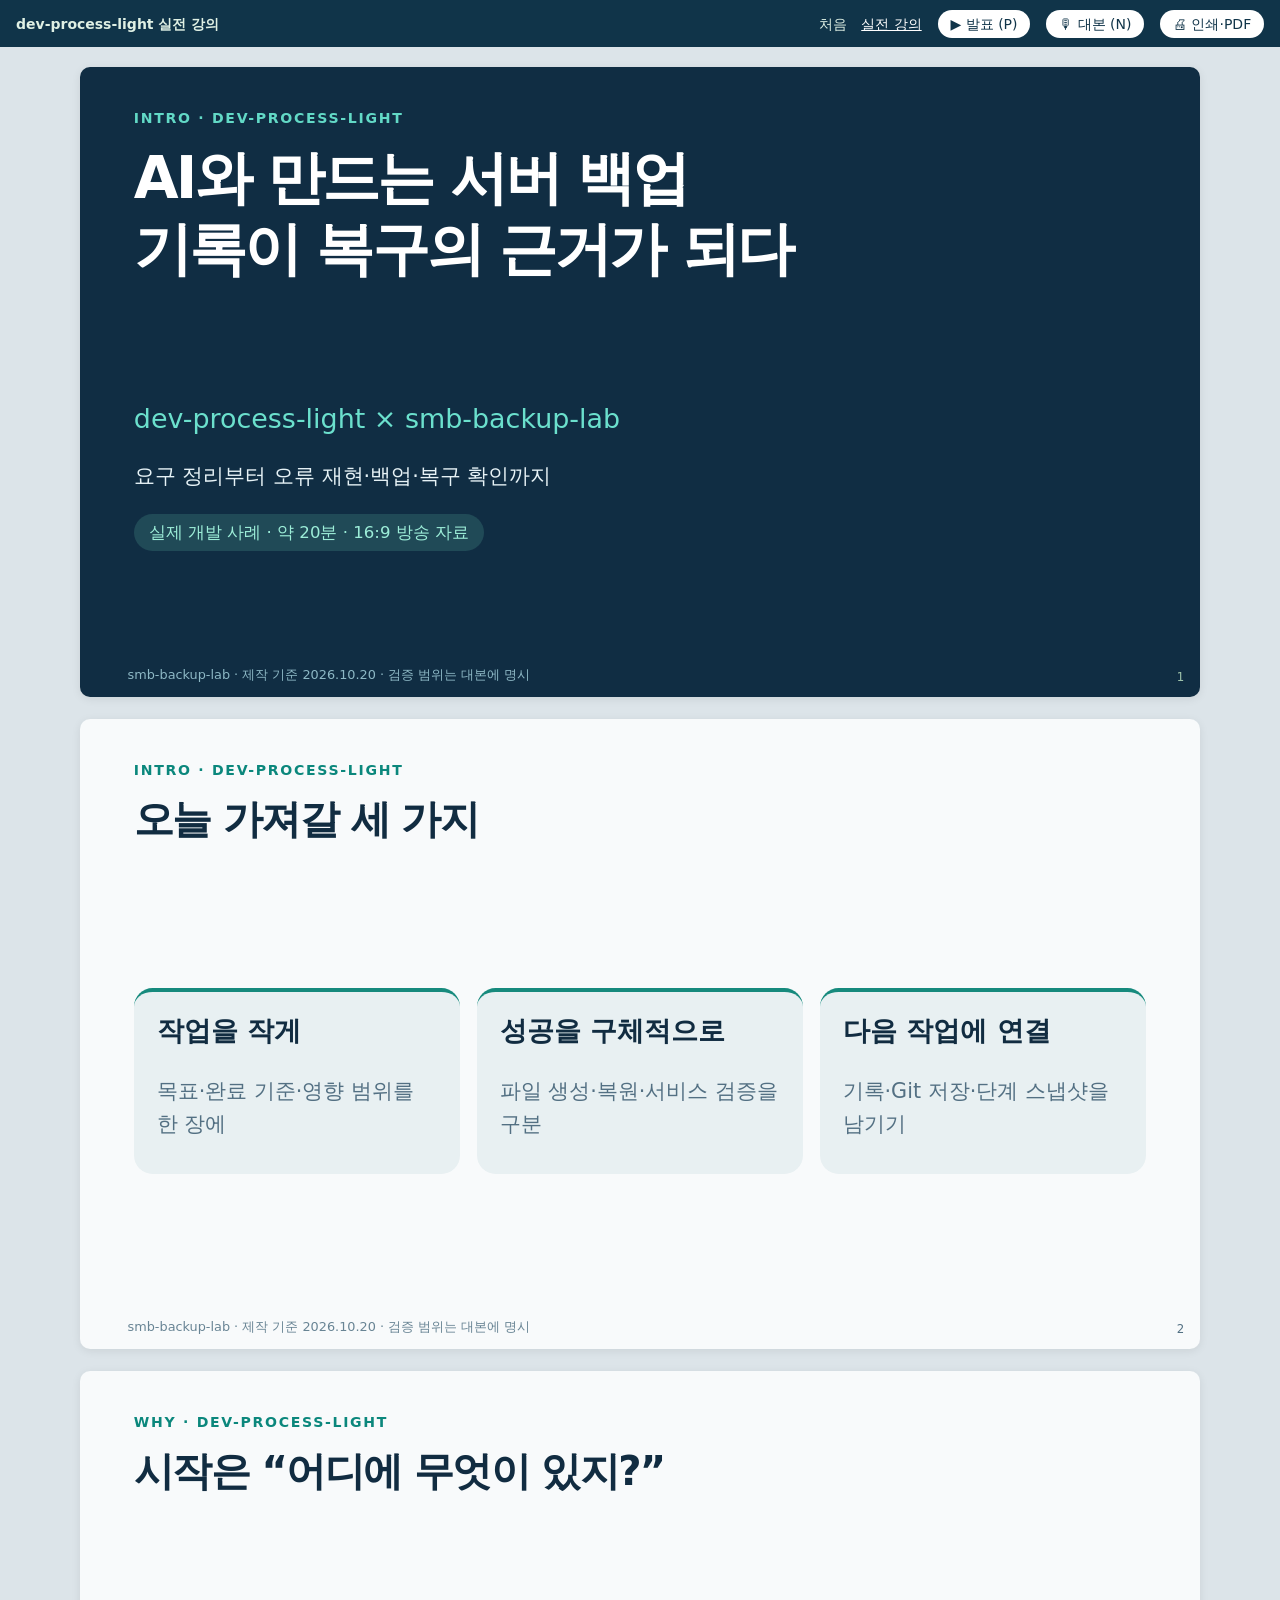
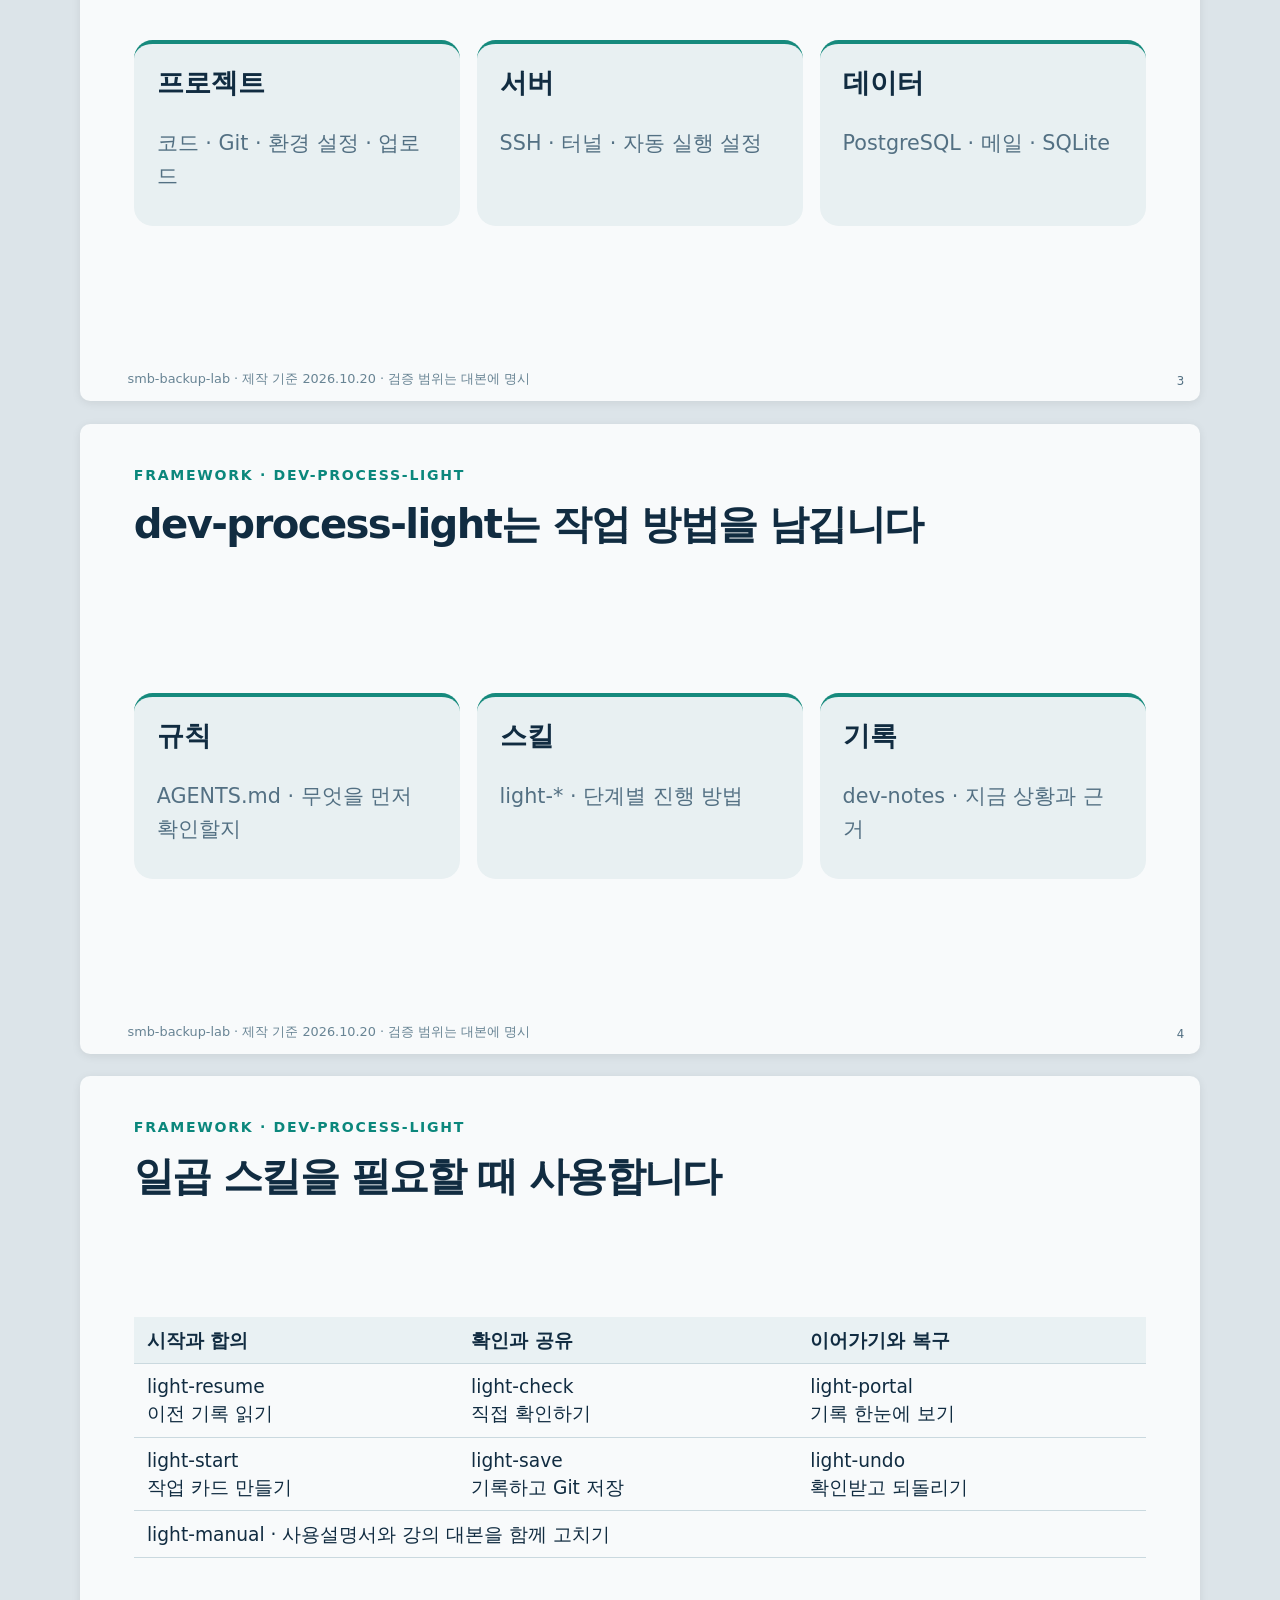
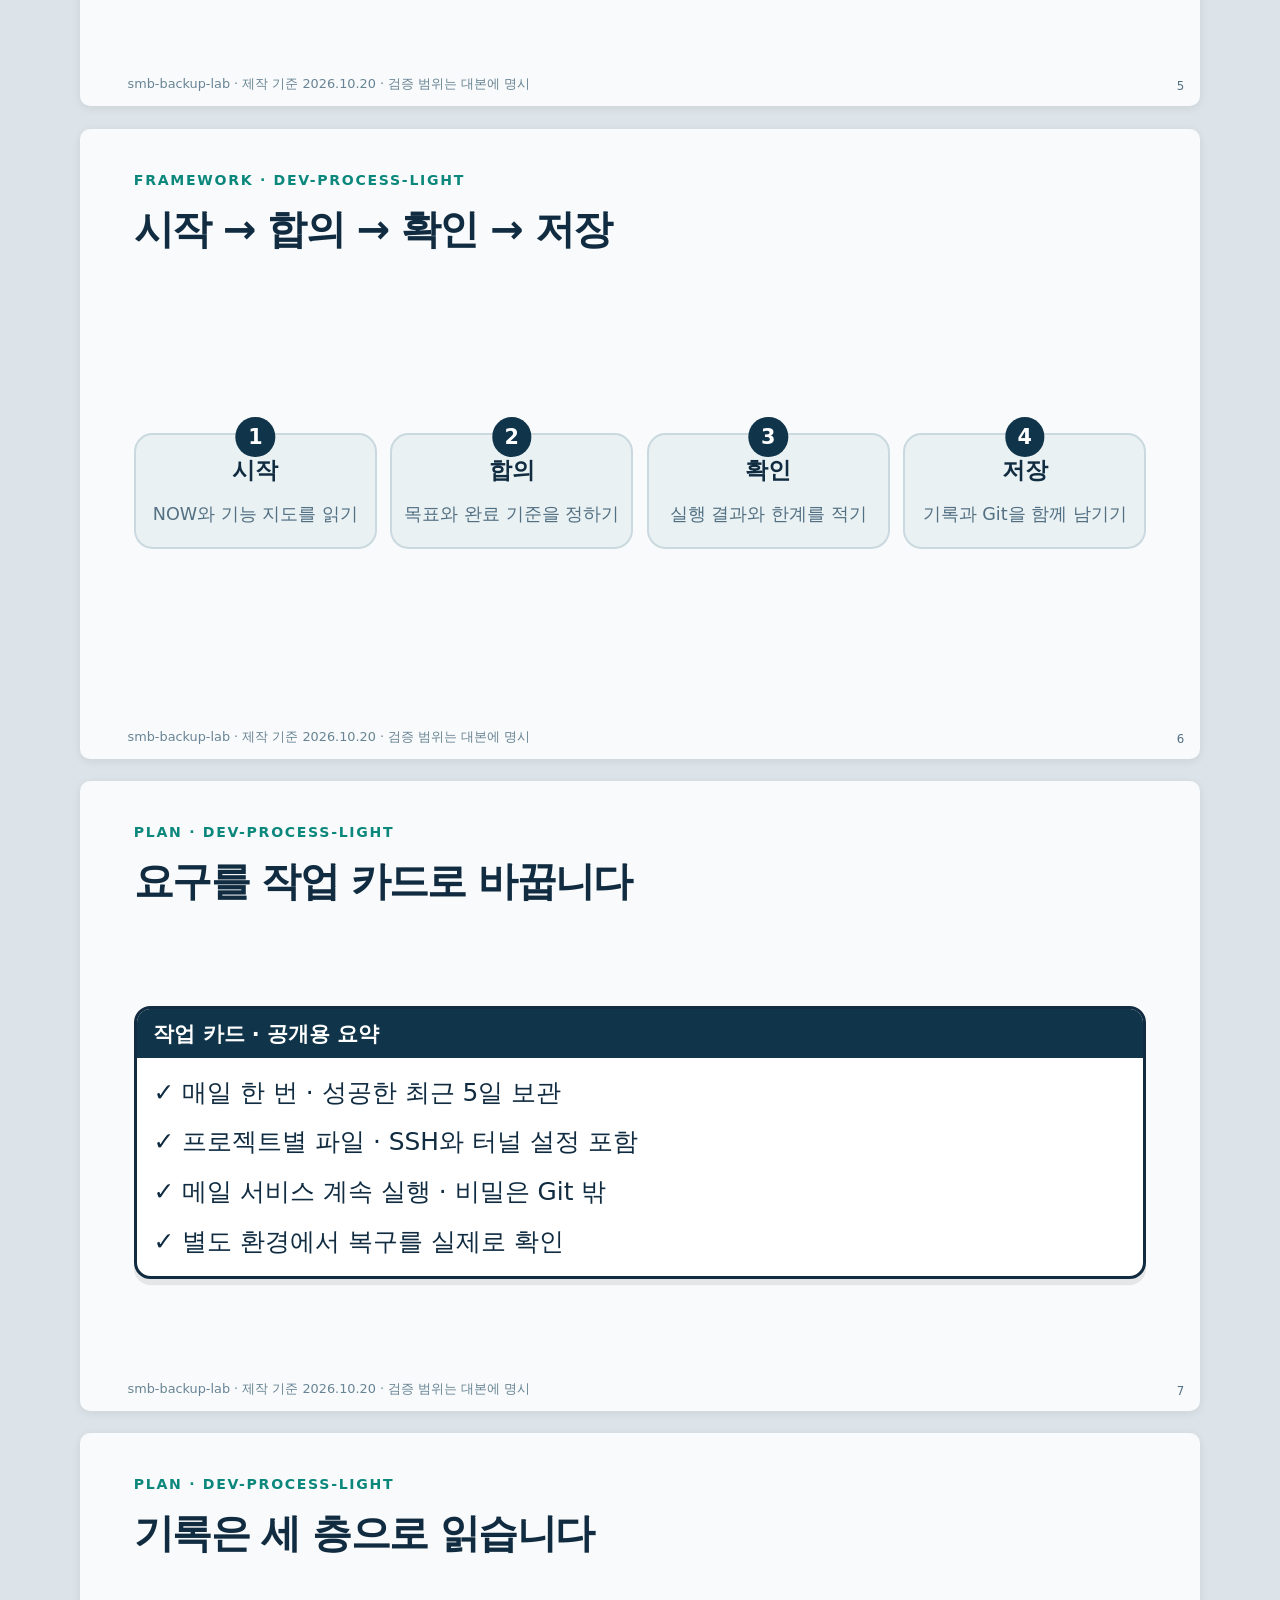
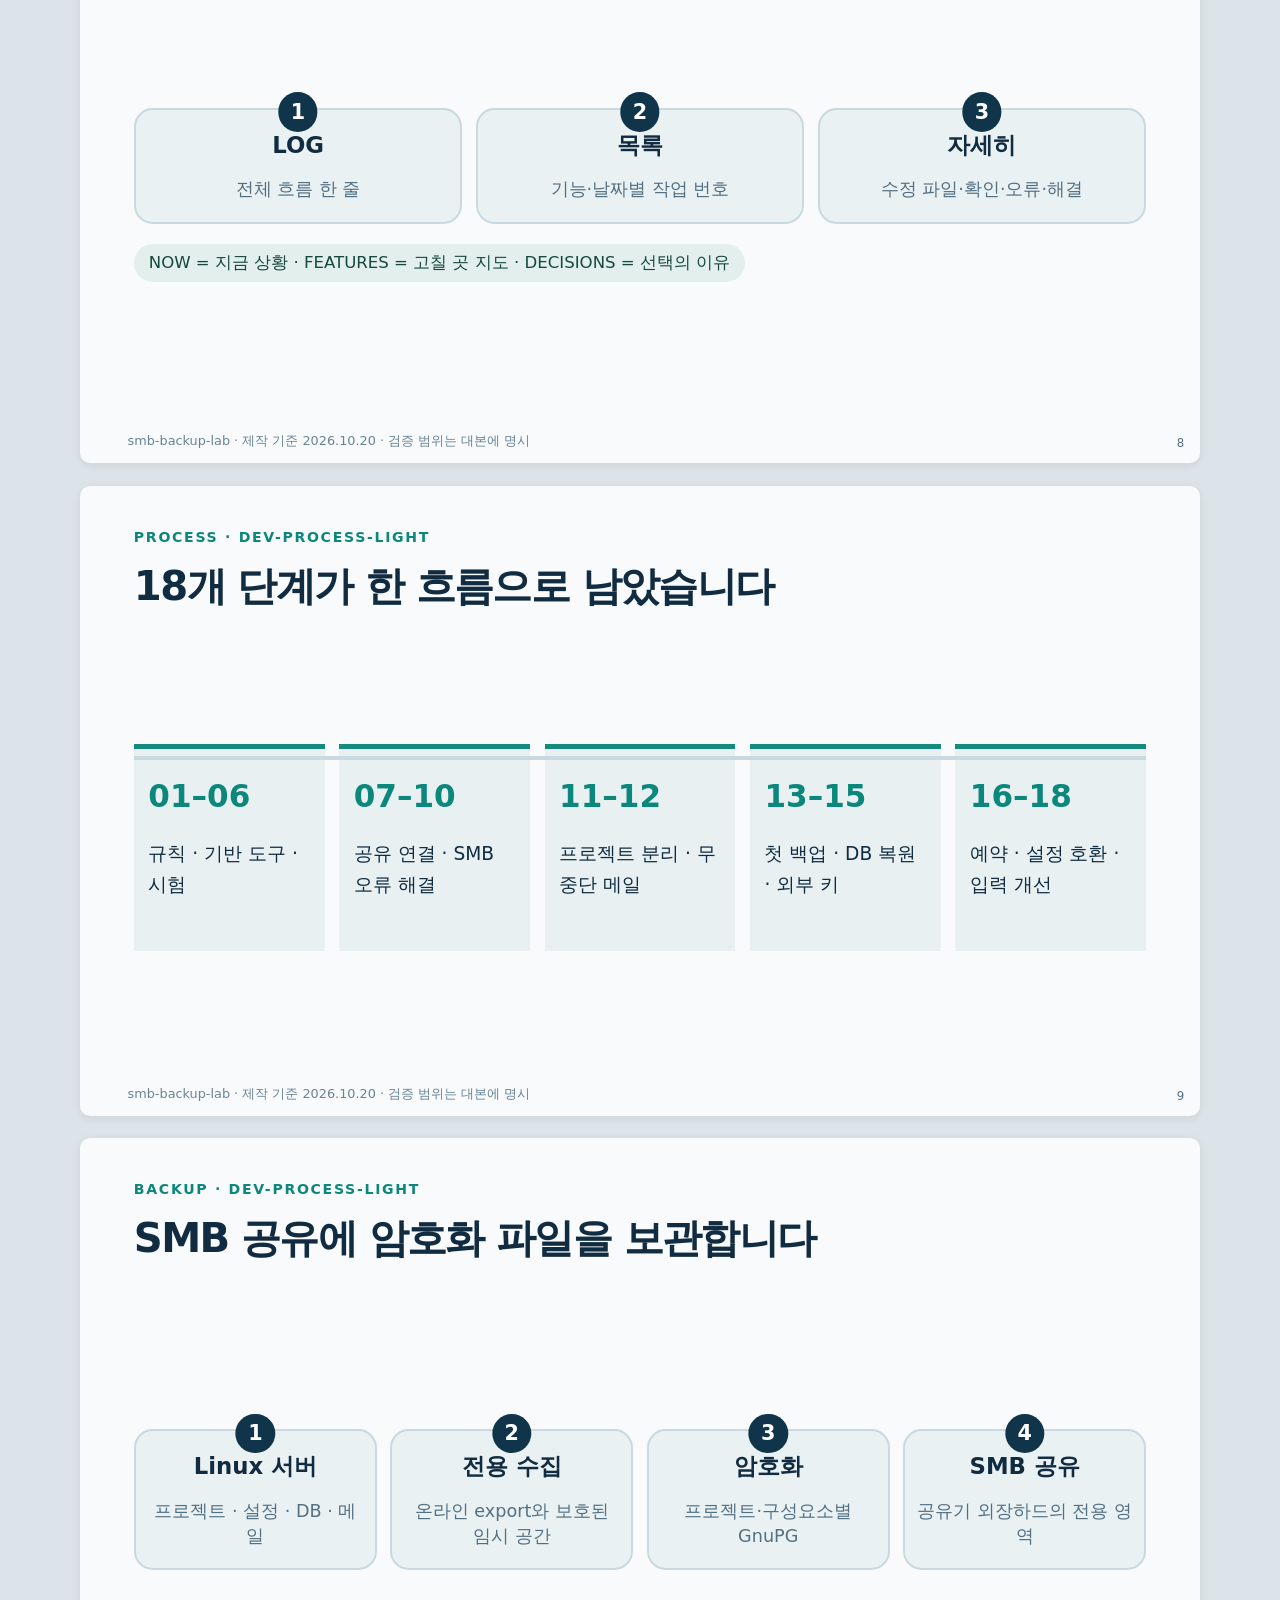
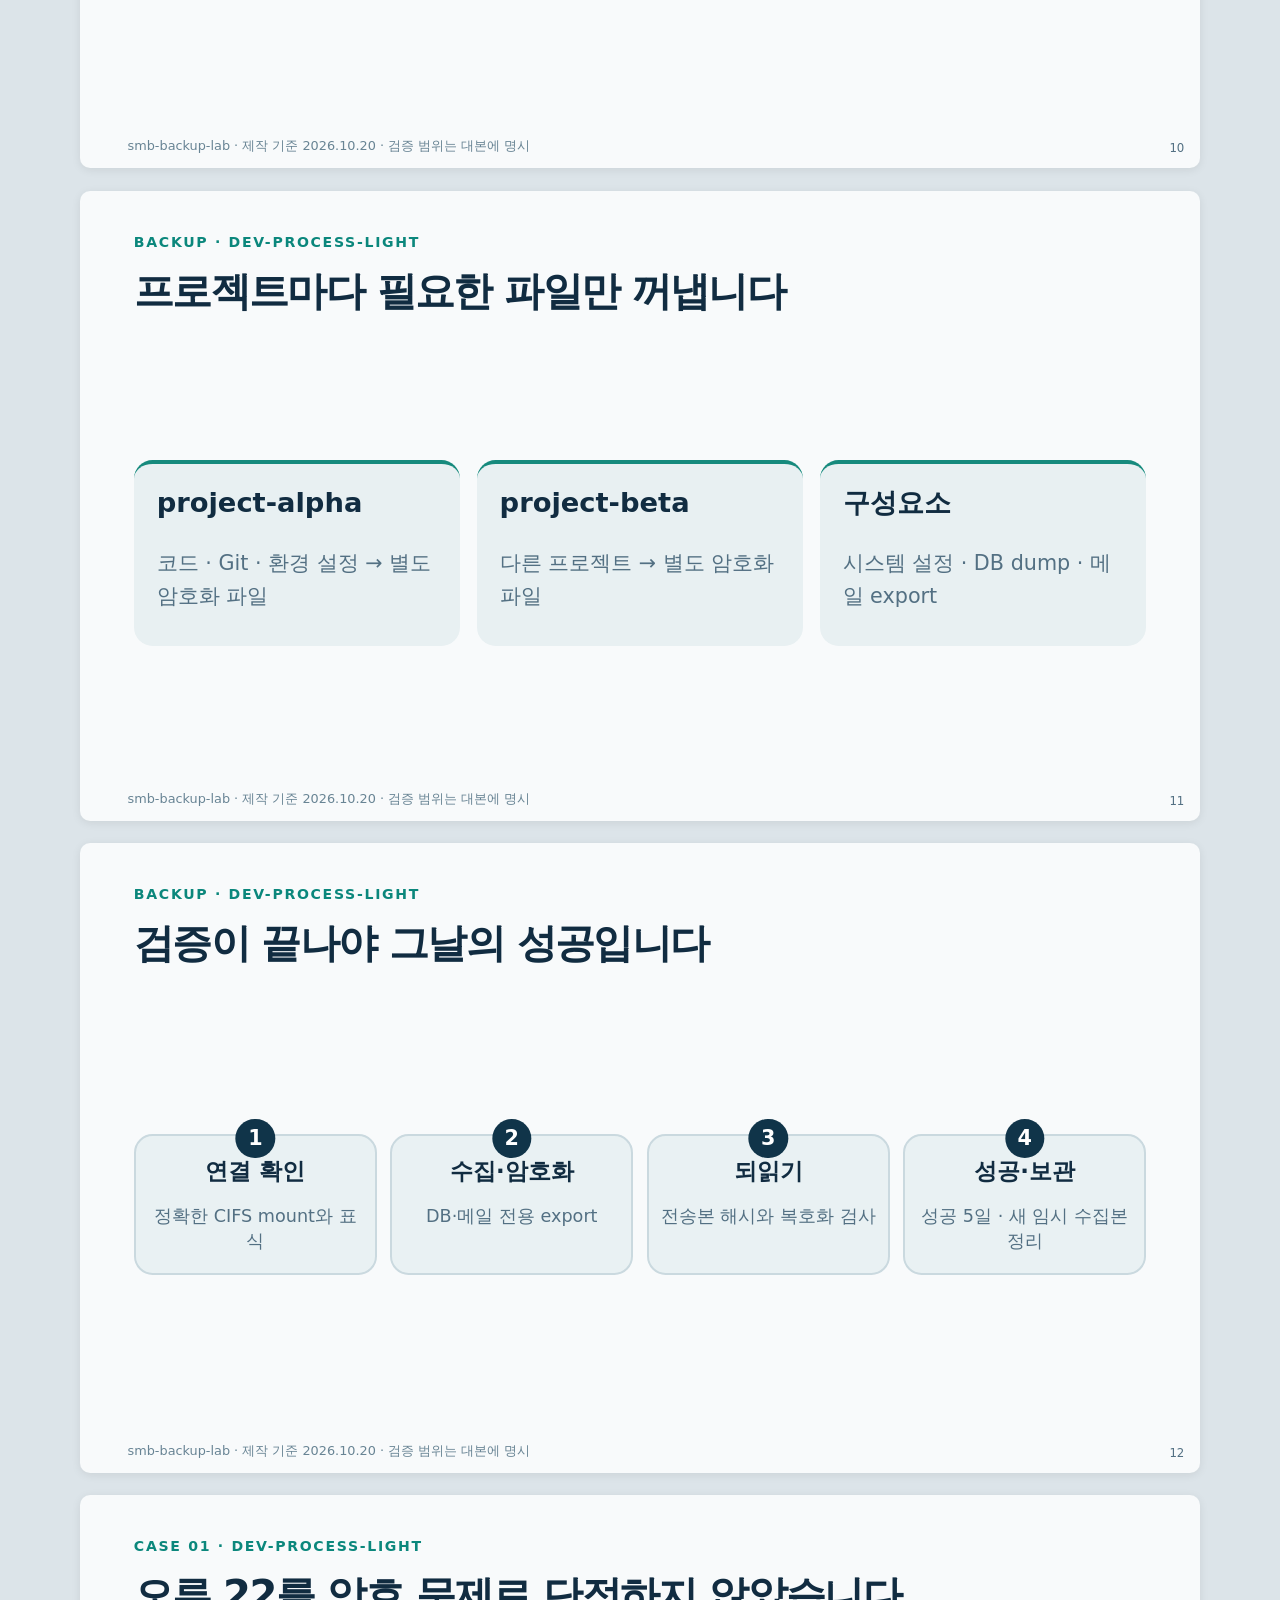
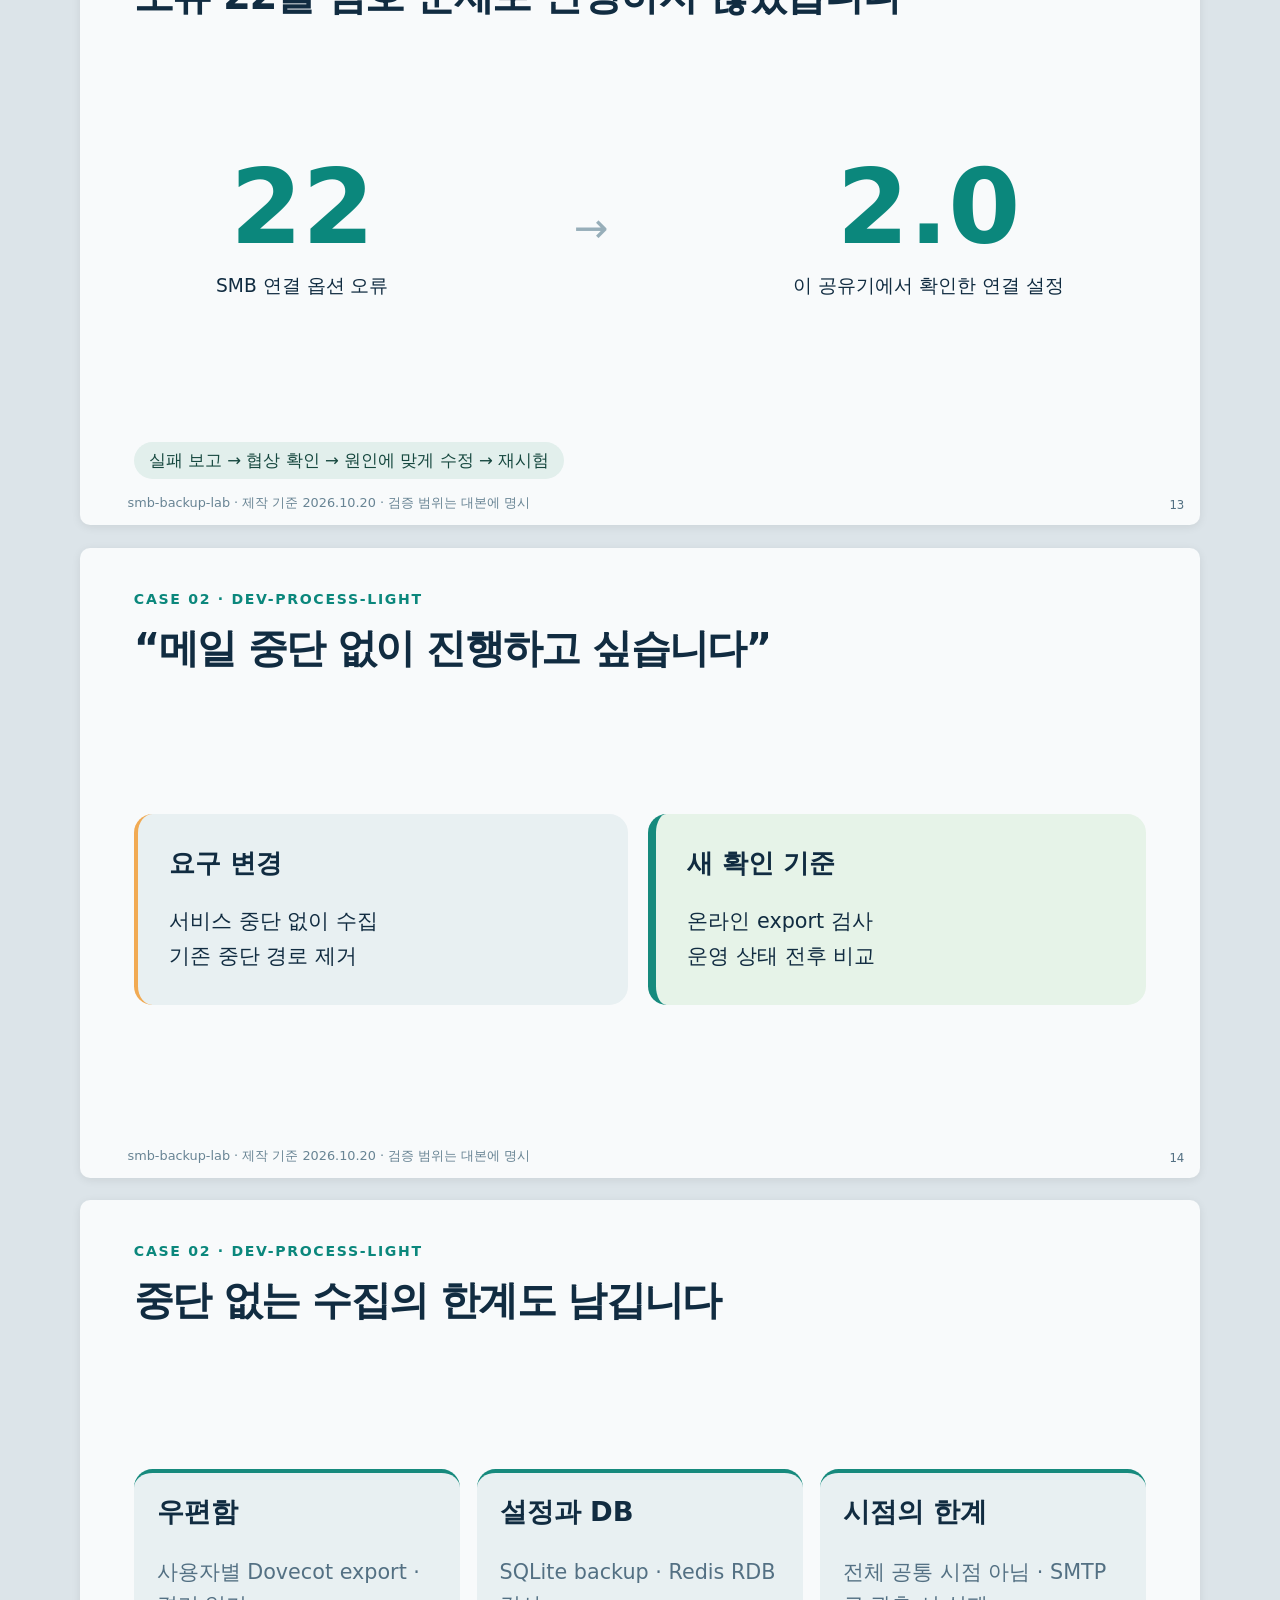
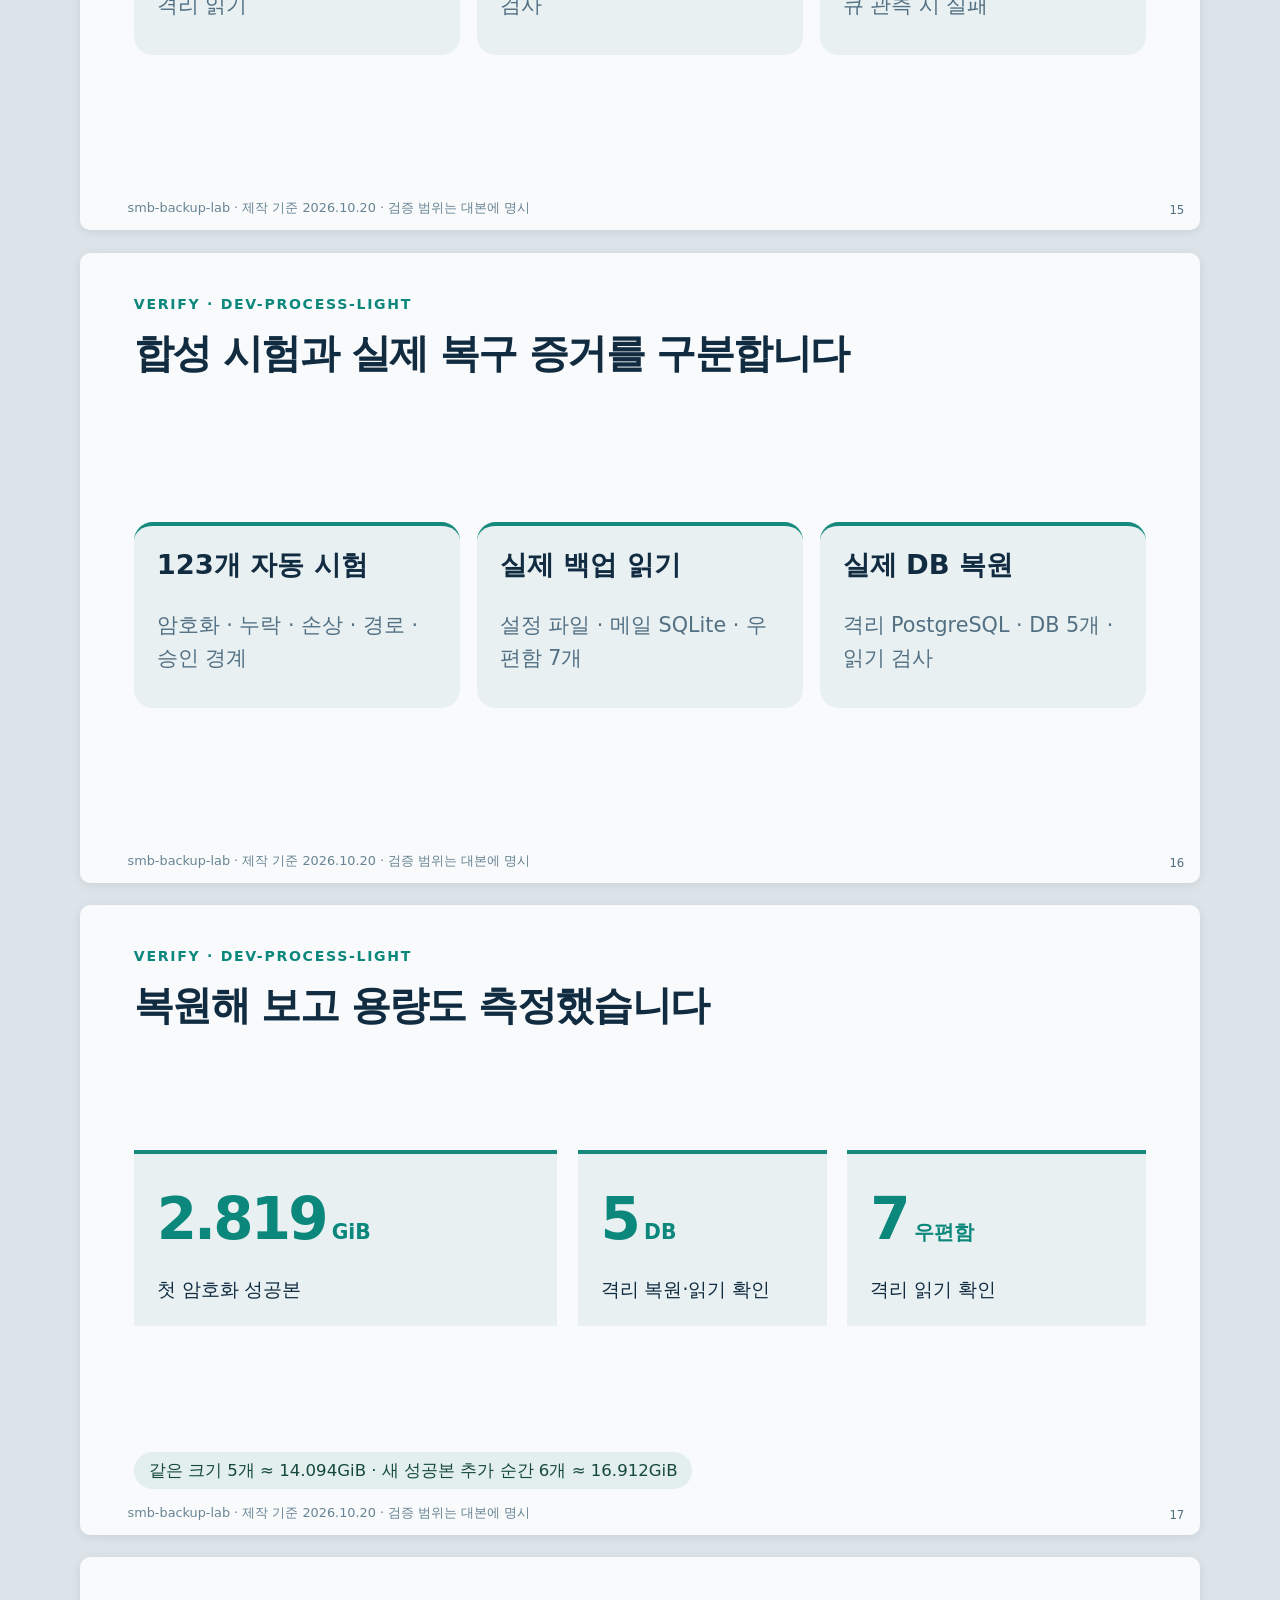
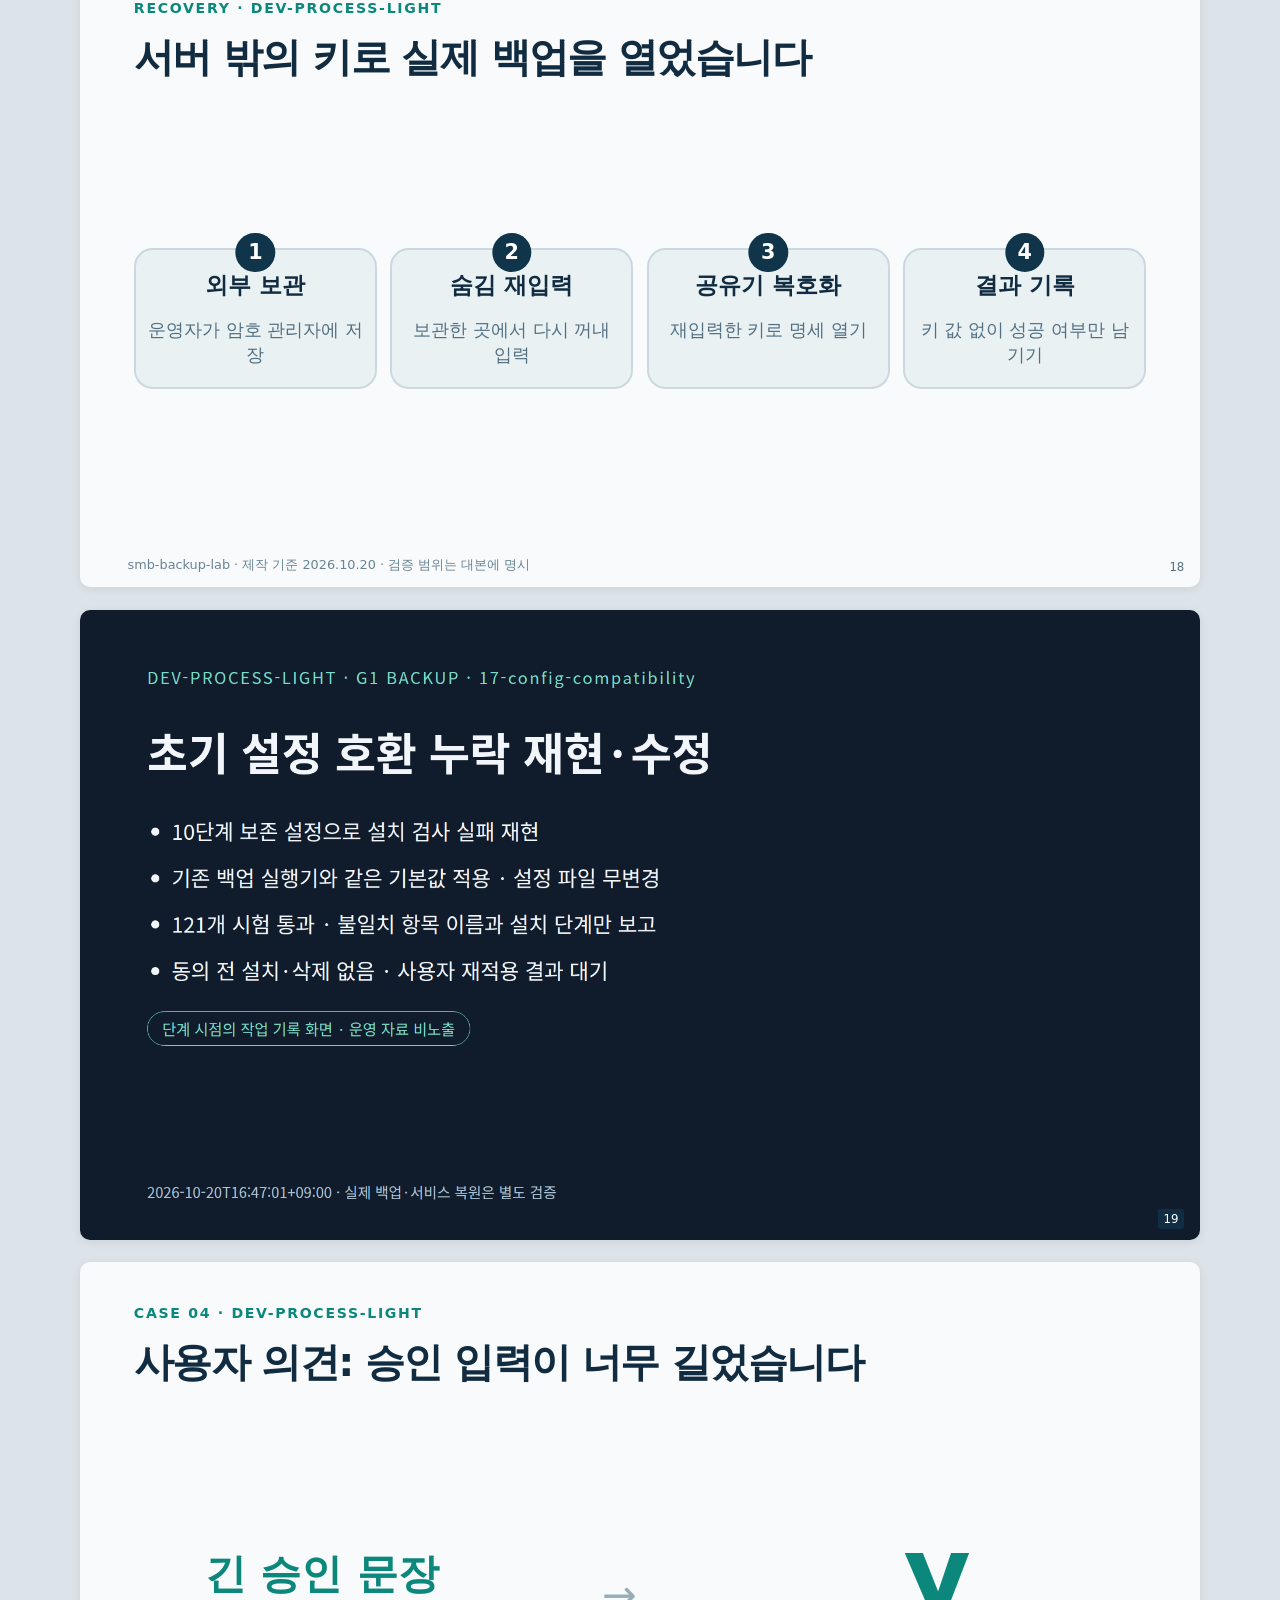
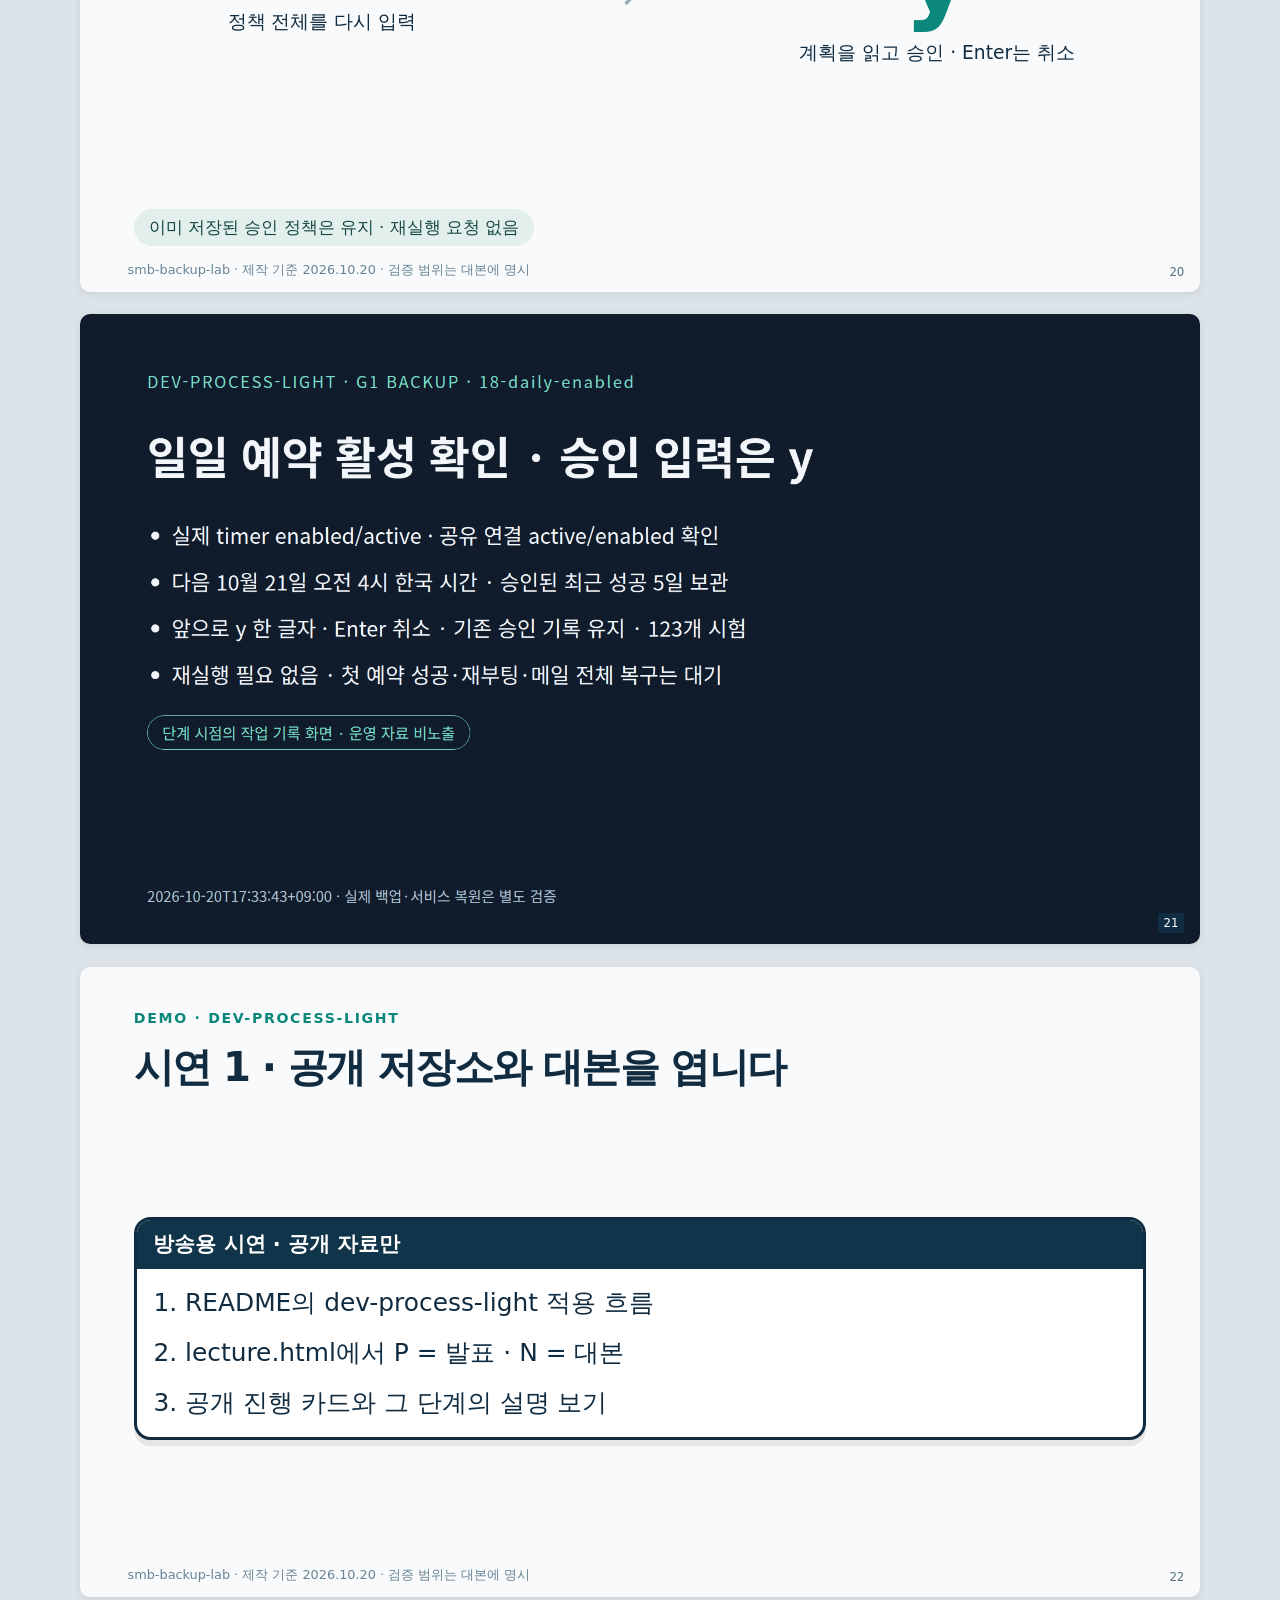
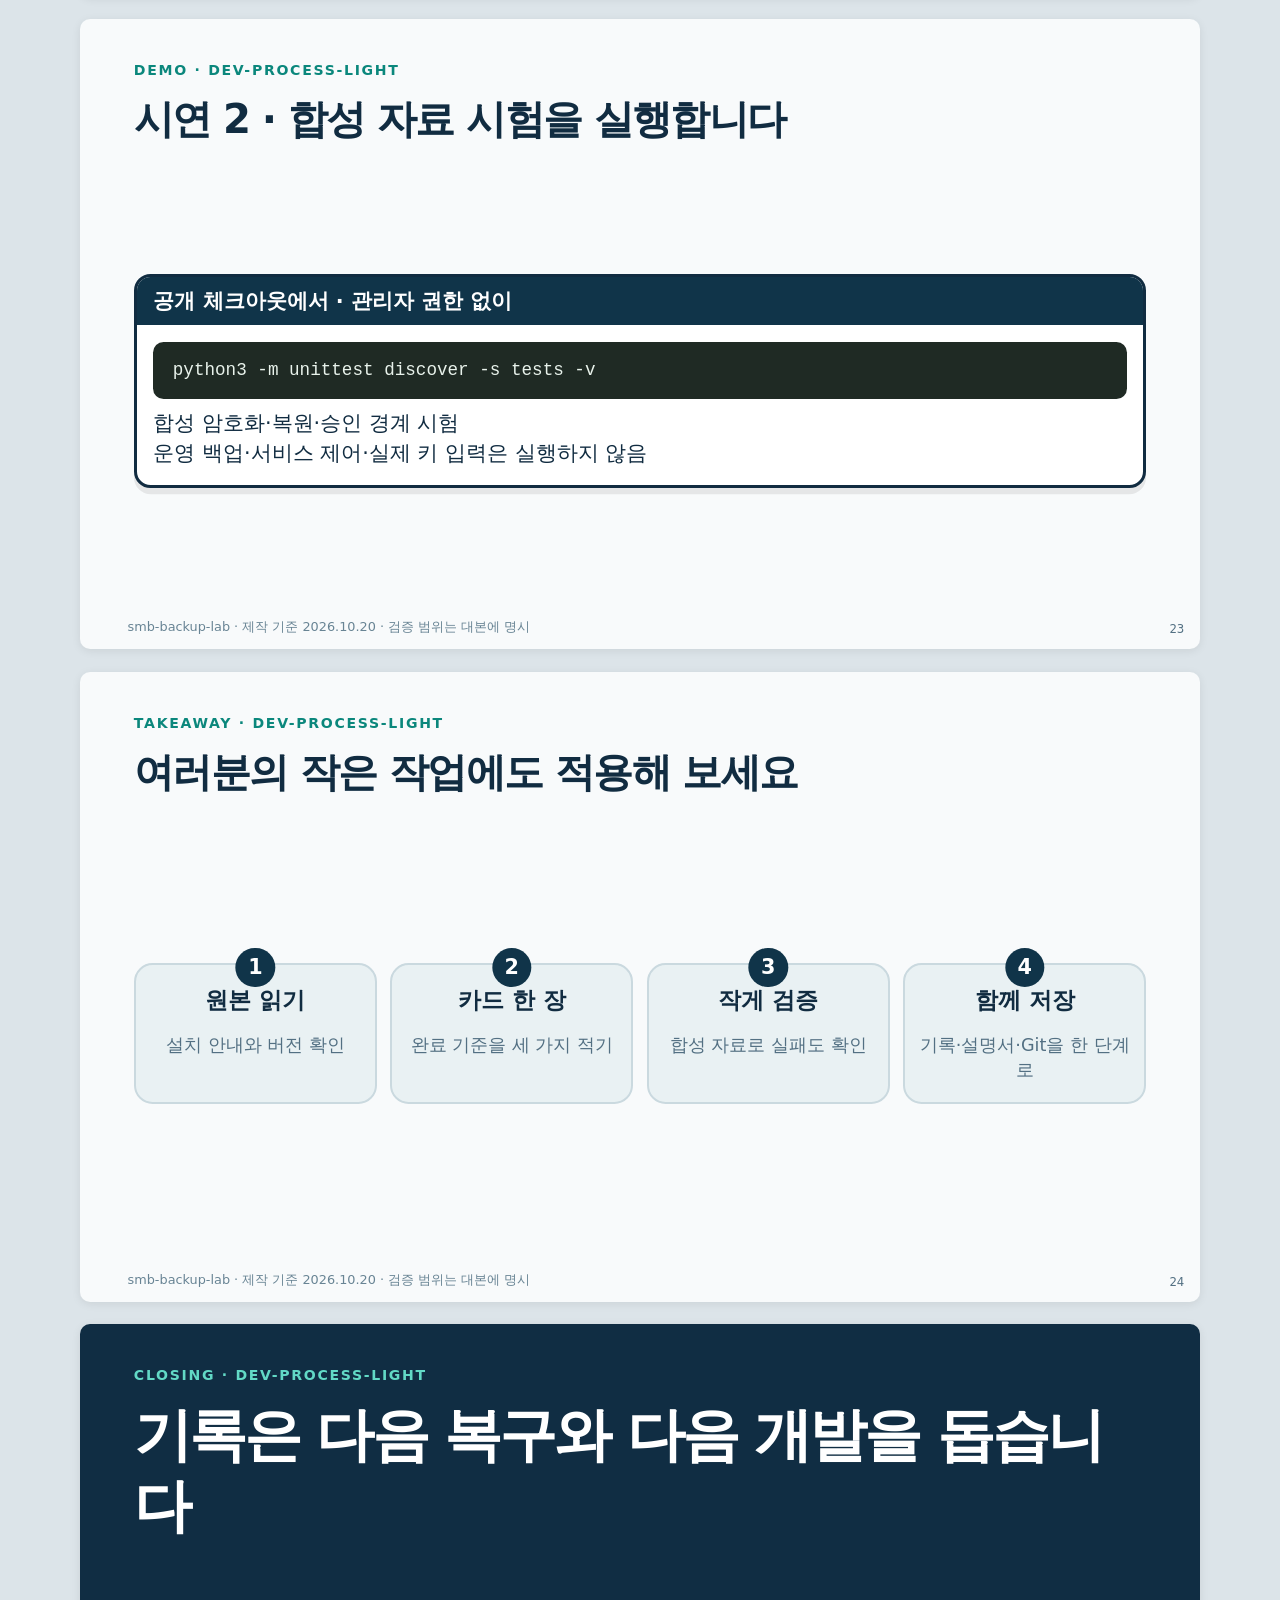
==== commit 2044b4ef: "수정: 이전된 edubeom 프레임워크 출처와 강의 링크 갱신" ====
--- a/manual/lecture.html
+++ b/manual/lecture.html
@@ -1 +1 @@
-<!doctype html><html lang="ko"><head><meta charset="utf-8"><meta name="viewport" content="width=device-width,initial-scale=1"><title>dev-process-light × smb-backup-lab</title><link rel="stylesheet" href="../media/broadcast/2026-10-20/assets/manual.css"><link rel="stylesheet" href="../media/broadcast/2026-10-20/assets/broadcast.css"><script defer src="../media/broadcast/2026-10-20/assets/manual.js"></script></head><body data-chapters="index.html|처음;lecture.html|실전 강의" data-manual="dev-process-light 실전 강의" data-index="index.html"><section class="slide" data-kind="cover" data-title="AI와 만드는 서버 백업 기록이 복구의 근거가 되다"><p class="kicker">INTRO · DEV-PROCESS-LIGHT</p><h1>AI와 만드는 서버 백업<br>기록이 복구의 근거가 되다</h1><div class="body"><div class="hero"><p class="eyebrow">dev-process-light × smb-backup-lab</p><p>요구 정리부터 오류 재현·백업·복구 확인까지</p><div class="tag">실제 개발 사례 · 약 20분 · 16:9 방송 자료</div></div></div><p class="foot">smb-backup-lab · 제작 기준 2026.10.20 · 검증 범위는 대본에 명시</p><aside class="notes">안녕하세요. 오늘은 AI와 함께 SMB 공유에 서버를 백업하는 도구를 만든 과정을 소개합니다. 중심 주제는 dev-process-light입니다. 코드를 빨리 만드는 장면보다, 무엇을 원했고 무엇을 확인했으며 다음 사람이 어디서 이어갈 수 있는지 기록하는 과정을 보여 드리겠습니다. 실제 서비스를 유지하며 진행한 사례이고, 확인한 결과와 아직 남은 시험을 나눠 설명하겠습니다.</aside></section><section class="slide" data-kind="overview" data-title="오늘 가져갈 세 가지"><p class="kicker">INTRO · DEV-PROCESS-LIGHT</p><h2>오늘 가져갈 세 가지</h2><div class="body"><div class="cards"><div class="card"><b>작업을 작게</b><span>목표·완료 기준·영향 범위를 한 장에</span></div><div class="card"><b>성공을 구체적으로</b><span>파일 생성·복원·서비스 검증을 구분</span></div><div class="card"><b>다음 작업에 연결</b><span>기록·Git 저장·단계 스냅샷을 남기기</span></div></div></div><p class="foot">smb-backup-lab · 제작 기준 2026.10.20 · 검증 범위는 대본에 명시</p><aside class="notes">이 강의에서 가져갈 것은 세 가지입니다. 첫째는 작업을 작은 단위로 정리하는 방법입니다. 둘째는 성공했다는 말 대신 실제 검증 범위를 적는 방법입니다. 셋째는 기록과 Git, 중간 화면을 다음 작업의 출발점으로 사용하는 방법입니다. 백업 경험이 적어도 흐름을 따라올 수 있도록 실제 사례를 단순한 그림으로 설명하겠습니다.</aside></section><section class="slide" data-kind="concept" data-title="시작은 “어디에 무엇이 있지?”"><p class="kicker">WHY · DEV-PROCESS-LIGHT</p><h2>시작은 “어디에 무엇이 있지?”</h2><div class="body"><div class="cards"><div class="card"><b>프로젝트</b><span>코드 · Git · 환경 설정 · 업로드</span></div><div class="card"><b>서버</b><span>SSH · 터널 · 자동 실행 설정</span></div><div class="card"><b>데이터</b><span>PostgreSQL · 메일 · SQLite</span></div></div></div><p class="foot">smb-backup-lab · 제작 기준 2026.10.20 · 검증 범위는 대본에 명시</p><aside class="notes">처음부터 압축 명령을 실행하지 않았습니다. 서버에는 프로젝트 외에도 데이터베이스와 메일, SSH와 터널 설정이 있었습니다. 실제 위치와 기존 백업을 먼저 조사해야 복구할 때 빠뜨리지 않습니다. 이 단계의 원본 조사에는 서버 식별 정보가 들어가므로 방송에서는 지금처럼 범주만 보여 줍니다. 조사와 공개 자료를 구분하는 것도 기록의 한 부분입니다.</aside></section><section class="slide" data-kind="concept" data-title="dev-process-light는 작업 방법을 남깁니다"><p class="kicker">FRAMEWORK · DEV-PROCESS-LIGHT</p><h2>dev-process-light는 작업 방법을 남깁니다</h2><div class="body"><div class="cards"><div class="card"><b>규칙</b><span>AGENTS.md · 무엇을 먼저 확인할지</span></div><div class="card"><b>스킬</b><span>light-* · 단계별 진행 방법</span></div><div class="card"><b>기록</b><span>dev-notes · 지금 상황과 근거</span></div></div></div><p class="foot">smb-backup-lab · 제작 기준 2026.10.20 · 검증 범위는 대본에 명시</p><aside class="notes">dev-process-light는 AI와 작업할 때 따를 규칙과 스킬, 기록 형식을 프로젝트 안에 둡니다. 새 대화에서는 현재 상황을 읽고, 만들기 전에는 목표와 완료 기준을 적고, 만들고 나서는 직접 확인한 범위를 기록합니다. 이번 백업 도구는 이 방법을 실제로 적용한 사례입니다. 사용한 버전을 고정해 두었으며 원본 저장소의 최신 내용과 차이가 있을 수 있다는 점도 자료에 적었습니다.</aside></section><section class="slide" data-kind="concept" data-title="일곱 스킬을 필요할 때 사용합니다"><p class="kicker">FRAMEWORK · DEV-PROCESS-LIGHT</p><h2>일곱 스킬을 필요할 때 사용합니다</h2><div class="body"><table class="grid"><tr><th>시작과 합의</th><th>확인과 공유</th><th>이어가기와 복구</th></tr><tr><td>light-resume<br>이전 기록 읽기</td><td>light-check<br>직접 확인하기</td><td>light-portal<br>기록 한눈에 보기</td></tr><tr><td>light-start<br>작업 카드 만들기</td><td>light-save<br>기록하고 Git 저장</td><td>light-undo<br>확인받고 되돌리기</td></tr><tr><td colspan="3">light-manual · 사용설명서와 강의 대본을 함께 고치기</td></tr></table></div><p class="foot">smb-backup-lab · 제작 기준 2026.10.20 · 검증 범위는 대본에 명시</p><aside class="notes">설치한 light 스킬은 일곱 가지입니다. 모두를 매번 실행하는 것은 아닙니다. 작업 시작과 합의, 확인과 저장을 중심으로 필요한 설명서와 기록 보기를 이어갑니다. 이 사례에서는 기록 포털을 따로 만들지 않았고 되돌리기도 실행하지 않았습니다. data-light는 별도의 짝 스킬로 설치했지만 새 업무 데이터 모델을 만드는 일이 아니어서 적용하지 않았습니다. 백업 메타데이터와 업무 데이터 설계를 구분했습니다.</aside></section><section class="slide" data-kind="concept" data-title="시작 → 합의 → 확인 → 저장"><p class="kicker">FRAMEWORK · DEV-PROCESS-LIGHT</p><h2>시작 → 합의 → 확인 → 저장</h2><div class="body"><ol class="flow"><li><b>시작</b><span>NOW와 기능 지도를 읽기</span></li><li><b>합의</b><span>목표와 완료 기준을 정하기</span></li><li><b>확인</b><span>실행 결과와 한계를 적기</span></li><li><b>저장</b><span>기록과 Git을 함께 남기기</span></li></ol></div><p class="foot">smb-backup-lab · 제작 기준 2026.10.20 · 검증 범위는 대본에 명시</p><aside class="notes">전체 흐름은 네 단계로 기억하면 됩니다. 시작할 때 읽고, 만들기 전에 합의하고, 확인한 뒤에 저장합니다. 기존에 사용자가 승인한 범위는 같은 질문을 반복하지 않고 이어갑니다. 반면 서비스 중단이나 기존 백업 삭제처럼 별도 확인이 필요한 경계는 계속 지킵니다. 작은 수정부터 이 흐름을 반복하면 다음 세션에서 이전 결정을 추측할 필요가 줄어듭니다.</aside></section><section class="slide" data-kind="step" data-title="요구를 작업 카드로 바꿉니다"><p class="kicker">PLAN · DEV-PROCESS-LIGHT</p><h2>요구를 작업 카드로 바꿉니다</h2><div class="body"><div class="screen"><div class="top"><span class="t">작업 카드 · 공개용 요약</span></div><div class="in"><div class="checks"><p>✓ 매일 한 번 · 성공한 최근 5일 보관</p><p>✓ 프로젝트별 파일 · SSH와 터널 설정 포함</p><p>✓ 메일 서비스 계속 실행 · 비밀은 Git 밖</p><p>✓ 별도 환경에서 복구를 실제로 확인</p></div></div></div></div><p class="foot">smb-backup-lab · 제작 기준 2026.10.20 · 검증 범위는 대본에 명시</p><aside class="notes">요구를 그대로 긴 대화에만 두면 무엇이 완료인지 흐려집니다. 그래서 목표, 눈으로 확인할 완료 기준, 영향받을 기능과 설명서를 작업 카드로 정리했습니다. 사용자의 매일 한 번, 최근 성공 다섯 개, 비밀은 Git 밖이라는 요구를 실패 조건과 보관 조건으로 옮겼습니다. 이미 승인한 진행 범위를 기록한 덕분에 같은 허락을 계속 묻는 것도 피할 수 있습니다.</aside></section><section class="slide" data-kind="concept" data-title="기록은 세 층으로 읽습니다"><p class="kicker">PLAN · DEV-PROCESS-LIGHT</p><h2>기록은 세 층으로 읽습니다</h2><div class="body"><ol class="flow"><li><b>LOG</b><span>전체 흐름 한 줄</span></li><li><b>목록</b><span>기능·날짜별 작업 번호</span></li><li><b>자세히</b><span>수정 파일·확인·오류·해결</span></li></ol><div class="tag">NOW = 지금 상황 · FEATURES = 고칠 곳 지도 · DECISIONS = 선택의 이유</div></div><p class="foot">smb-backup-lab · 제작 기준 2026.10.20 · 검증 범위는 대본에 명시</p><aside class="notes">기록이 길어져도 전부 다시 읽지 않도록 세 층으로 나눴습니다. 먼저 전체 흐름에서 필요한 날짜를 찾고, 목록에서 작업 번호를 보고, 필요한 상세만 엽니다. 지금 상태는 NOW, 기능과 파일 연결은 FEATURES, 선택의 이유는 DECISIONS에 남깁니다. 이 자료를 만드는 시점에도 이전 작업을 이 순서로 읽고 이어갔습니다. 기록을 많이 남기는 것과 찾기 쉽게 남기는 것은 함께 가야 합니다.</aside></section><section class="slide" data-kind="concept" data-title="18개 단계가 한 흐름으로 남았습니다"><p class="kicker">PROCESS · DEV-PROCESS-LIGHT</p><h2>18개 단계가 한 흐름으로 남았습니다</h2><div class="body"><div class="timeline"><div><b>01–06</b><span>규칙 · 기반 도구 · 시험</span></div><div><b>07–10</b><span>공유 연결 · SMB 오류 해결</span></div><div><b>11–12</b><span>프로젝트 분리 · 무중단 메일</span></div><div><b>13–15</b><span>첫 백업 · DB 복원 · 외부 키</span></div><div><b>16–18</b><span>예약 · 설정 호환 · 입력 개선</span></div></div></div><p class="foot">smb-backup-lab · 제작 기준 2026.10.20 · 검증 범위는 대본에 명시</p><aside class="notes">처음 여섯 단계에서는 규칙을 설치하고 기반 도구를 만들었습니다. 이후 공유기 연결 오류를 해결하고, 프로젝트별 파일과 중단 없는 메일 수집으로 요구를 구체화했습니다. 첫 실제 백업 뒤에는 데이터베이스 복원과 외부 키 확인을 진행했습니다. 마지막에는 자동 실행과 설정 호환, 승인 입력의 사용성까지 다뤘습니다. 각 화면은 그 단계에서 만든 공개용 진행 카드이며 실제 서버 화면 녹화와 구분합니다.</aside></section><section class="slide" data-kind="concept" data-title="SMB 공유에 암호화 파일을 보관합니다"><p class="kicker">BACKUP · DEV-PROCESS-LIGHT</p><h2>SMB 공유에 암호화 파일을 보관합니다</h2><div class="body"><ol class="flow"><li><b>Linux 서버</b><span>프로젝트 · 설정 · DB · 메일</span></li><li><b>전용 수집</b><span>온라인 export와 보호된 임시 공간</span></li><li><b>암호화</b><span>프로젝트·구성요소별 GnuPG</span></li><li><b>SMB 공유</b><span>공유기 외장하드의 전용 영역</span></li></ol></div><p class="foot">smb-backup-lab · 제작 기준 2026.10.20 · 검증 범위는 대본에 명시</p><aside class="notes">구조는 Linux 서버에서 필요한 자료를 전용 도구로 수집한 뒤, 암호화해서 SMB 공유에 보내는 방식입니다. 실제 배포에서는 공유기 외장하드를 목적지로 사용했습니다. 인증과 암호화 키는 서버의 보호된 경로에 두고 Git에는 넣지 않습니다. 현재 사례는 SMB 공유를 대상으로 구현되어 있습니다. 서버 전체의 부팅 가능한 디스크 복제와는 복구 목표가 다르다는 점도 설명서에 적었습니다.</aside></section><section class="slide" data-kind="concept" data-title="프로젝트마다 필요한 파일만 꺼냅니다"><p class="kicker">BACKUP · DEV-PROCESS-LIGHT</p><h2>프로젝트마다 필요한 파일만 꺼냅니다</h2><div class="body"><div class="cards"><div class="card"><b>project-alpha</b><span>코드 · Git · 환경 설정 → 별도 암호화 파일</span></div><div class="card"><b>project-beta</b><span>다른 프로젝트 → 별도 암호화 파일</span></div><div class="card"><b>구성요소</b><span>시스템 설정 · DB dump · 메일 export</span></div></div></div><p class="foot">smb-backup-lab · 제작 기준 2026.10.20 · 검증 범위는 대본에 명시</p><aside class="notes">프로젝트를 하나의 거대한 파일에만 넣지 않고 디렉터리별로 나눴습니다. 그림의 프로젝트 이름은 만든 예시입니다. 시스템 설정과 데이터베이스 덤프도 별도 파일로 저장합니다. 모든 구성요소가 검증된 뒤 하루 성공 묶음 하나로 기록하며 필요한 프로젝트나 구성요소를 골라 복원할 수 있습니다. 파일이 나뉘어 있다는 것과 성공 기준이 나뉘는 것은 구분했습니다.</aside></section><section class="slide" data-kind="concept" data-title="검증이 끝나야 그날의 성공입니다"><p class="kicker">BACKUP · DEV-PROCESS-LIGHT</p><h2>검증이 끝나야 그날의 성공입니다</h2><div class="body"><ol class="flow"><li><b>연결 확인</b><span>정확한 CIFS mount와 표식</span></li><li><b>수집·암호화</b><span>DB·메일 전용 export</span></li><li><b>되읽기</b><span>전송본 해시와 복호화 검사</span></li><li><b>성공·보관</b><span>성공 5일 · 새 임시 수집본 정리</span></li></ol></div><p class="foot">smb-backup-lab · 제작 기준 2026.10.20 · 검증 범위는 대본에 명시</p><aside class="notes">전송이 끝났다는 것만으로 성공 처리하지 않습니다. 올바른 CIFS 공유인지 확인하고 수집한 뒤 암호화하여 전송합니다. 전송본을 다시 읽어 해시와 복호화를 확인한 다음에야 성공 기록을 만듭니다. 새 성공본이 검증된 뒤 승인된 범위의 오래된 성공본을 정리합니다. 공간이 없거나 실패하면 기존 성공본부터 지우지 않습니다. 실패 조각과 다른 프로그램의 자료도 자동 정리 범위에 넣지 않았습니다.</aside></section><section class="slide" data-kind="concept" data-title="오류 22를 암호 문제로 단정하지 않았습니다"><p class="kicker">CASE 01 · DEV-PROCESS-LIGHT</p><h2>오류 22를 암호 문제로 단정하지 않았습니다</h2><div class="body"><div class="case-number diagram"><div><strong>22</strong><span>SMB 연결 옵션 오류</span></div><div class="arrow">→</div><div><strong>2.0</strong><span>이 공유기에서 확인한 연결 설정</span></div></div><div class="tag">실패 보고 → 협상 확인 → 원인에 맞게 수정 → 재시험</div></div><p class="foot">smb-backup-lab · 제작 기준 2026.10.20 · 검증 범위는 대본에 명시</p><aside class="notes">첫 실제 문제는 SMB 연결 오류였습니다. 처음에는 안내가 인증 문제처럼 보여 사용자가 암호를 반복 입력했습니다. 오류 번호와 협상 결과를 확인하니 이 공유기에서 필요한 버전 설정을 맞추지 못한 문제였습니다. 이 사례에서는 vers 2.0 설정으로 연결됐습니다. 모든 SMB 서버에 같은 버전을 권장한다는 뜻은 아닙니다. 같은 입력을 반복하기 전에 원인을 조사한다는 규칙이 실제로 필요한 순간이었습니다.</aside></section><section class="slide" data-kind="concept" data-title="“메일 중단 없이 진행하고 싶습니다”"><p class="kicker">CASE 02 · DEV-PROCESS-LIGHT</p><h2>“메일 중단 없이 진행하고 싶습니다”</h2><div class="body"><div class="compare"><div><h3>요구 변경</h3><p>서비스 중단 없이 수집<br>기존 중단 경로 제거</p></div><div class="good"><h3>새 확인 기준</h3><p>온라인 export 검사<br>운영 상태 전후 비교</p></div></div></div><p class="foot">smb-backup-lab · 제작 기준 2026.10.20 · 검증 범위는 대본에 명시</p><aside class="notes">사용자는 메일을 중단하지 않고 싶다고 했습니다. 그러면 처음 만든 계획과 완료 기준도 바꿔야 합니다. 중단 동의를 계속 요청하는 대신 서비스 제어 경로를 제거하고 Dovecot, SQLite, Redis의 온라인 수집으로 나눴습니다. 실제 운영 메일을 중단하는 방식은 실행하지 않았습니다. 요구가 바뀌면 카드와 설명서, 시험도 함께 고쳐야 한다는 점을 보여 주는 사례입니다.</aside></section><section class="slide" data-kind="concept" data-title="중단 없는 수집의 한계도 남깁니다"><p class="kicker">CASE 02 · DEV-PROCESS-LIGHT</p><h2>중단 없는 수집의 한계도 남깁니다</h2><div class="body"><div class="cards"><div class="card"><b>우편함</b><span>사용자별 Dovecot export · 격리 읽기</span></div><div class="card"><b>설정과 DB</b><span>SQLite backup · Redis RDB 검사</span></div><div class="card"><b>시점의 한계</b><span>전체 공통 시점 아님 · SMTP 큐 관측 시 실패</span></div></div></div><p class="foot">smb-backup-lab · 제작 기준 2026.10.20 · 검증 범위는 대본에 명시</p><aside class="notes">중단 없이 수집했다고 해서 모든 자료가 완전히 같은 순간의 상태가 되는 것은 아닙니다. 우편함은 사용자별로 복사하고 SQLite와 Redis도 각각 전용 절차를 사용합니다. SMTP 대기열은 검사 시점에 비어 있어야 하며 메일이 관측되면 기존 서비스를 유지하고 백업을 실패로 남깁니다. 전체 공통 시점이나 모든 송수신 상태를 보장했다고 쓰지 않았습니다. 제한을 결과와 함께 적는 것이 복구 계획에 도움이 됩니다.</aside></section><section class="slide" data-kind="concept" data-title="합성 시험과 실제 복구 증거를 구분합니다"><p class="kicker">VERIFY · DEV-PROCESS-LIGHT</p><h2>합성 시험과 실제 복구 증거를 구분합니다</h2><div class="body"><div class="cards"><div class="card"><b>123개 자동 시험</b><span>암호화 · 누락 · 손상 · 경로 · 승인 경계</span></div><div class="card"><b>실제 백업 읽기</b><span>설정 파일 · 메일 SQLite · 우편함 7개</span></div><div class="card"><b>실제 DB 복원</b><span>격리 PostgreSQL · DB 5개 · 읽기 검사</span></div></div></div><p class="foot">smb-backup-lab · 제작 기준 2026.10.20 · 검증 범위는 대본에 명시</p><aside class="notes">숫자가 서로 다른 의미를 갖는다는 점을 강조하고 싶습니다. 123개는 합성 자료로 확인한 자동 시험의 개수입니다. 실제 공유기에 저장한 백업에서는 설정 파일과 메일 SQLite, 일곱 우편함의 읽기를 확인했습니다. 별도 PostgreSQL에서는 다섯 데이터베이스를 복원하고 읽었습니다. 이 결과를 전체 메일 서비스 로그인이나 애플리케이션 기능 검증으로 확대하지 않았습니다. 시험 이름보다 실제로 어디까지 실행했는지가 중요합니다.</aside></section><section class="slide" data-kind="concept" data-title="복원해 보고 용량도 측정했습니다"><p class="kicker">VERIFY · DEV-PROCESS-LIGHT</p><h2>복원해 보고 용량도 측정했습니다</h2><div class="body"><div class="metrics diagram"><div><strong>2.819<span>GiB</span></strong><p>첫 암호화 성공본</p></div><div><strong>5<span>DB</span></strong><p>격리 복원·읽기 확인</p></div><div><strong>7<span>우편함</span></strong><p>격리 읽기 확인</p></div></div><div class="tag">같은 크기 5개 ≈ 14.094GiB · 새 성공본 추가 순간 6개 ≈ 16.912GiB</div></div><p class="foot">smb-backup-lab · 제작 기준 2026.10.20 · 검증 범위는 대본에 명시</p><aside class="notes">첫 성공본의 암호화 크기는 약 2.819GiB였습니다. 같은 크기 다섯 개는 약 14.094GiB이고 새 성공본을 확인한 뒤 지우기 위해 잠시 여섯 개를 두면 약 16.912GiB입니다. 사용자가 정한 50GiB 범위 안이라는 현재 크기의 추정입니다. 앞으로의 증가나 실패 조각, 임시 공간까지 무한히 충분하다는 뜻은 아닙니다. 운영 데이터베이스의 원래 행 수 기준은 없었으므로 원본과 행 수가 같다고도 주장하지 않았습니다.</aside></section><section class="slide" data-kind="concept" data-title="서버 밖의 키로 실제 백업을 열었습니다"><p class="kicker">RECOVERY · DEV-PROCESS-LIGHT</p><h2>서버 밖의 키로 실제 백업을 열었습니다</h2><div class="body"><ol class="flow"><li><b>외부 보관</b><span>운영자가 암호 관리자에 저장</span></li><li><b>숨김 재입력</b><span>보관한 곳에서 다시 꺼내 입력</span></li><li><b>공유기 복호화</b><span>재입력한 키로 명세 열기</span></li><li><b>결과 기록</b><span>키 값 없이 성공 여부만 남기기</span></li></ol></div><p class="foot">smb-backup-lab · 제작 기준 2026.10.20 · 검증 범위는 대본에 명시</p><aside class="notes">서버가 고장 났는데 키도 그 서버에만 있으면 암호화 백업을 열지 못할 수 있습니다. 운영자가 외부에 기존 키를 보관하고 다시 꺼내 숨김 입력했습니다. 도구는 그 키로 실제 공유기 백업 명세를 복호화했습니다. 방송에서는 키를 확인하거나 입력하는 장면을 찍지 않습니다. 에이전트가 외부 암호 관리자 자체를 검사한 것은 아니고 운영자 확인과 실제 재입력 결과를 기록한 것입니다.</aside></section><section class="slide snapshot" data-kind="step" data-title="스냅샷이 오류 재현 자료가 됐습니다"><p class="kicker">CASE 03 · DEV-PROCESS-LIGHT</p><h2>스냅샷이 오류 재현 자료가 됐습니다</h2><div class="body"><img src="../media/broadcast/2026-10-20/assets/17-config-compatibility.png" alt="스냅샷이 오류 재현 자료가 됐습니다"></div><p class="foot">smb-backup-lab · 제작 기준 2026.10.20 · 검증 범위는 대본에 명시</p><aside class="notes">자동 실행을 설치할 때 또 다른 오류가 나왔습니다. 처음 연결할 때 만든 설정에는 나중에 추가한 형식 항목이 없었고, 백업기는 기본값을 적용했지만 설치기는 이를 누락 오류로 처리했습니다. 보존한 열 번째 단계의 설정 예제로 같은 거부를 재현했습니다. 설치기도 같은 기본값을 사용하도록 고쳤고 실제 재적용이 통과했습니다. 중간 스냅샷이 영상 장면뿐 아니라 이전 상태를 재현하는 근거가 된 장면입니다.</aside></section><section class="slide" data-kind="concept" data-title="사용자 의견: 승인 입력이 너무 길었습니다"><p class="kicker">CASE 04 · DEV-PROCESS-LIGHT</p><h2>사용자 의견: 승인 입력이 너무 길었습니다</h2><div class="body"><div class="case-number diagram"><div><strong class="words">긴 승인 문장</strong><span>정책 전체를 다시 입력</span></div><div class="arrow">→</div><div><strong>y</strong><span>계획을 읽고 승인 · Enter는 취소</span></div></div><div class="tag">이미 저장된 승인 정책은 유지 · 재실행 요청 없음</div></div><p class="foot">smb-backup-lab · 제작 기준 2026.10.20 · 검증 범위는 대본에 명시</p><aside class="notes">설치가 성공한 뒤 사용자가 승인 문구가 너무 길다고 말했습니다. 앞으로는 계획을 읽은 뒤 y 한 글자로 승인하고 Enter는 취소하도록 바꿨습니다. 여기서 중요한 점은 이미 저장한 정책의 기준 문장까지 바꾸지 않았다는 것입니다. 그 값을 바꾸면 매일 실행기가 기존 승인을 거부할 수 있었습니다. 입력만 짧게 바꾸고 이전 승인 기록이 그대로 유효한지 시험했습니다. 이미 설치한 사용자에게 다시 입력을 요구하지 않았습니다.</aside></section><section class="slide snapshot" data-kind="step" data-title="일일 예약 활성과 첫 실행 성공은 다릅니다"><p class="kicker">OPERATE · DEV-PROCESS-LIGHT</p><h2>일일 예약 활성과 첫 실행 성공은 다릅니다</h2><div class="body"><img src="../media/broadcast/2026-10-20/assets/18-daily-enabled.png" alt="일일 예약 활성과 첫 실행 성공은 다릅니다"></div><p class="foot">smb-backup-lab · 제작 기준 2026.10.20 · 검증 범위는 대본에 명시</p><aside class="notes">이 화면은 일일 예약과 공유 연결 설정이 실제로 활성화된 시점의 공개 진행 카드입니다. 다음 예약은 사례 당시 한국 시간10월21일 오전4시였습니다. timer가 켜져 있다는 사실과 그 예약이 실제 성공했다는 사실은 다릅니다. 자료 제작 기준으로 첫 예약 성공과 재부팅 연결, 메일 전체 서비스 복구는 남아 있습니다. 서버의 기본 Result 성공 표시를 실행 증거로 오해하지 않도록 실제 시작 시각도 확인했습니다.</aside></section><section class="slide" data-kind="step" data-title="시연 1 · 공개 저장소와 대본을 엽니다"><p class="kicker">DEMO · DEV-PROCESS-LIGHT</p><h2>시연 1 · 공개 저장소와 대본을 엽니다</h2><div class="body"><div class="screen"><div class="top"><span class="t">방송용 시연 · 공개 자료만</span></div><div class="in"><div class="checks"><p>1. README의 dev-process-light 적용 흐름</p><p>2. lecture.html에서 P = 발표 · N = 대본</p><p>3. 공개 진행 카드와 그 단계의 설명 보기</p></div></div></div></div><p class="foot">smb-backup-lab · 제작 기준 2026.10.20 · 검증 범위는 대본에 명시</p><aside class="notes">첫 시연은 공개 자료만 사용합니다. 공개 저장소의 README에서 원본 dev-process-light 링크와 이번 사례의 작업 흐름을 보여 줍니다. 이어서 이 강의의 HTML 파일을 열고 P를 눌러 발표 모드, N을 눌러 대본을 보여 줍니다. 단계 스냅샷은 당시 만든 진행 카드라는 점을 설명합니다. 원본 운영 프로젝트의 조사 문서나 보호된 터미널로 전환하지 않습니다. 실제 화면 전환 순서는 별도 시연 대본에 준비해 두었습니다.</aside></section><section class="slide" data-kind="step" data-title="시연 2 · 합성 자료 시험을 실행합니다"><p class="kicker">DEMO · DEV-PROCESS-LIGHT</p><h2>시연 2 · 합성 자료 시험을 실행합니다</h2><div class="body"><div class="screen"><div class="top"><span class="t">공개 체크아웃에서 · 관리자 권한 없이</span></div><div class="in"><pre>python3 -m unittest discover -s tests -v</pre><p>합성 암호화·복원·승인 경계 시험<br>운영 백업·서비스 제어·실제 키 입력은 실행하지 않음</p></div></div></div><p class="foot">smb-backup-lab · 제작 기준 2026.10.20 · 검증 범위는 대본에 명시</p><aside class="notes">두 번째 시연은 공개 체크아웃의 합성 자료 시험입니다. 관리자 권한 없이 표시된 명령을 실행합니다. 결과가 내려가는 동안 손상 파일, 잘못된 경로, 빈 승인 입력처럼 실패해야 하는 경우도 시험한다는 점을 설명합니다. 처음 녹화할 환경에서는 Python과 GnuPG가 준비됐는지 미리 확인합니다. 시간이 부족하면 동봉한 공개 시험 결과를 열어 볼 수 있지만 방금 실행한 것처럼 소개하지 않습니다. 운영 백업이나 실제 키 확인 명령은 시연하지 않습니다.</aside></section><section class="slide" data-kind="concept" data-title="여러분의 작은 작업에도 적용해 보세요"><p class="kicker">TAKEAWAY · DEV-PROCESS-LIGHT</p><h2>여러분의 작은 작업에도 적용해 보세요</h2><div class="body"><ol class="flow"><li><b>원본 읽기</b><span>설치 안내와 버전 확인</span></li><li><b>카드 한 장</b><span>완료 기준을 세 가지 적기</span></li><li><b>작게 검증</b><span>합성 자료로 실패도 확인</span></li><li><b>함께 저장</b><span>기록·설명서·Git을 한 단계로</span></li></ol></div><p class="foot">smb-backup-lab · 제작 기준 2026.10.20 · 검증 범위는 대본에 명시</p><aside class="notes">백업 도구 전체를 그대로 도입할 필요는 없습니다. 먼저 원본 dev-process-light 저장소에서 설치 안내를 읽고 작은 작업 하나에 적용해 보세요. 완료 기준을 세 가지 정도로 적고, 합성 자료로 성공과 실패를 확인한 뒤, 설명서와 기록을 같은 Git 저장에 넣어 봅니다. 이 사례의 공개 코드는 특정 서버 구성을 일반 예시 이름으로 바꾼 학습 자료입니다. 실제 설치에는 자신의 경로와 서비스 구성을 확인하고 별도 검증해야 합니다.</aside></section><section class="slide" data-kind="cover" data-title="기록은 다음 복구와 다음 개발을 돕습니다"><p class="kicker">CLOSING · DEV-PROCESS-LIGHT</p><h1>기록은 다음 복구와 다음 개발을 돕습니다</h1><div class="body"><div class="closing"><p>요구 → 코드 → 실행 증거 → 다음 작업</p><div class="links">dev-process-light 원본 · 설명란 링크<br>github.com/edubeom/smb-backup-lab<br>hello@edubeom.com</div><div class="tag">적용 버전 고정 · 확인 범위 공개 · 비밀 없는 자료</div></div></div><p class="foot">smb-backup-lab · 제작 기준 2026.10.20 · 검증 범위는 대본에 명시</p><aside class="notes">오늘 사례의 핵심은 요구가 코드로 이어지고 실행 증거가 다시 다음 작업으로 이어졌다는 점입니다. 기록은 영상을 만들 때도 도움이 됐지만 복구를 준비하고 오류를 재현할 때 더 직접적으로 쓰였습니다. 원본 dev-process-light와 smb-backup-lab 링크는 화면과 설명란에 넣었습니다. 확인하지 않은 부분은 계속 남은 시험으로 표시하겠습니다. 여러분의 작은 프로젝트에서도 이 흐름을 한 번 적용해 보시면 좋겠습니다.</aside></section><section class="slide" data-kind="concept" data-title="부록 · 자주 받는 질문"><p class="kicker">Q&A · DEV-PROCESS-LIGHT</p><h2>부록 · 자주 받는 질문</h2><div class="body"><table class="grid"><tr><th>질문</th><th>이번 사례의 답</th></tr><tr><td>다른 저장소도 지원하나요?</td><td>현재 구현 대상은 SMB 공유입니다.</td></tr><tr><td>서버 전체를 바로 부팅하나요?</td><td>OS 재설치 후 설정·데이터 복원이 목표입니다.</td></tr><tr><td>메일 전체 복구를 끝냈나요?</td><td>SQLite·우편함 읽기 확인, 전체 로그인/송수신은 별도입니다.</td></tr><tr><td>실패한 날 이전 성공본을 지우나요?</td><td>새 성공 검증이 없으면 보관 정리를 하지 않습니다.</td></tr></table></div><p class="foot">smb-backup-lab · 제작 기준 2026.10.20 · 검증 범위는 대본에 명시</p><aside class="notes">질의응답에서 자주 나올 수 있는 범위를 정리했습니다. 현재 대상은 SMB 공유이며 다른 저장소 지원을 구현했다고 소개하지 않습니다. 서버 전체를 부팅 가능하게 복제하는 백업도 아닙니다. 메일은 확인한 SQLite와 우편함 읽기, 남은 전체 서비스 검증을 구분합니다. 실패한 날에는 새 성공본 검증이 없으므로 기존 성공본 보관 정리가 진행되지 않습니다. 이 페이지는 본편 시간에서 제외한 선택 부록입니다.</aside></section></body></html>+<!doctype html><html lang="ko"><head><meta charset="utf-8"><meta name="viewport" content="width=device-width,initial-scale=1"><title>dev-process-light × smb-backup-lab</title><link rel="stylesheet" href="../media/broadcast/2026-10-20/assets/manual.css"><link rel="stylesheet" href="../media/broadcast/2026-10-20/assets/broadcast.css"><script defer src="../media/broadcast/2026-10-20/assets/manual.js"></script></head><body data-chapters="index.html|처음;lecture.html|실전 강의" data-manual="dev-process-light 실전 강의" data-index="index.html"><section class="slide" data-kind="cover" data-title="AI와 만드는 서버 백업 기록이 복구의 근거가 되다"><p class="kicker">INTRO · DEV-PROCESS-LIGHT</p><h1>AI와 만드는 서버 백업<br>기록이 복구의 근거가 되다</h1><div class="body"><div class="hero"><p class="eyebrow">dev-process-light × smb-backup-lab</p><p>요구 정리부터 오류 재현·백업·복구 확인까지</p><div class="tag">실제 개발 사례 · 약 20분 · 16:9 방송 자료</div></div></div><p class="foot">smb-backup-lab · 제작 기준 2026.10.20 · 검증 범위는 대본에 명시</p><aside class="notes">안녕하세요. 오늘은 AI와 함께 SMB 공유에 서버를 백업하는 도구를 만든 과정을 소개합니다. 중심 주제는 dev-process-light입니다. 코드를 빨리 만드는 장면보다, 무엇을 원했고 무엇을 확인했으며 다음 사람이 어디서 이어갈 수 있는지 기록하는 과정을 보여 드리겠습니다. 실제 서비스를 유지하며 진행한 사례이고, 확인한 결과와 아직 남은 시험을 나눠 설명하겠습니다.</aside></section><section class="slide" data-kind="overview" data-title="오늘 가져갈 세 가지"><p class="kicker">INTRO · DEV-PROCESS-LIGHT</p><h2>오늘 가져갈 세 가지</h2><div class="body"><div class="cards"><div class="card"><b>작업을 작게</b><span>목표·완료 기준·영향 범위를 한 장에</span></div><div class="card"><b>성공을 구체적으로</b><span>파일 생성·복원·서비스 검증을 구분</span></div><div class="card"><b>다음 작업에 연결</b><span>기록·Git 저장·단계 스냅샷을 남기기</span></div></div></div><p class="foot">smb-backup-lab · 제작 기준 2026.10.20 · 검증 범위는 대본에 명시</p><aside class="notes">이 강의에서 가져갈 것은 세 가지입니다. 첫째는 작업을 작은 단위로 정리하는 방법입니다. 둘째는 성공했다는 말 대신 실제 검증 범위를 적는 방법입니다. 셋째는 기록과 Git, 중간 화면을 다음 작업의 출발점으로 사용하는 방법입니다. 백업 경험이 적어도 흐름을 따라올 수 있도록 실제 사례를 단순한 그림으로 설명하겠습니다.</aside></section><section class="slide" data-kind="concept" data-title="시작은 “어디에 무엇이 있지?”"><p class="kicker">WHY · DEV-PROCESS-LIGHT</p><h2>시작은 “어디에 무엇이 있지?”</h2><div class="body"><div class="cards"><div class="card"><b>프로젝트</b><span>코드 · Git · 환경 설정 · 업로드</span></div><div class="card"><b>서버</b><span>SSH · 터널 · 자동 실행 설정</span></div><div class="card"><b>데이터</b><span>PostgreSQL · 메일 · SQLite</span></div></div></div><p class="foot">smb-backup-lab · 제작 기준 2026.10.20 · 검증 범위는 대본에 명시</p><aside class="notes">처음부터 압축 명령을 실행하지 않았습니다. 서버에는 프로젝트 외에도 데이터베이스와 메일, SSH와 터널 설정이 있었습니다. 실제 위치와 기존 백업을 먼저 조사해야 복구할 때 빠뜨리지 않습니다. 이 단계의 원본 조사에는 서버 식별 정보가 들어가므로 방송에서는 지금처럼 범주만 보여 줍니다. 조사와 공개 자료를 구분하는 것도 기록의 한 부분입니다.</aside></section><section class="slide" data-kind="concept" data-title="dev-process-light는 작업 방법을 남깁니다"><p class="kicker">FRAMEWORK · DEV-PROCESS-LIGHT</p><h2>dev-process-light는 작업 방법을 남깁니다</h2><div class="body"><div class="cards"><div class="card"><b>규칙</b><span>AGENTS.md · 무엇을 먼저 확인할지</span></div><div class="card"><b>스킬</b><span>light-* · 단계별 진행 방법</span></div><div class="card"><b>기록</b><span>dev-notes · 지금 상황과 근거</span></div></div></div><p class="foot">smb-backup-lab · 제작 기준 2026.10.20 · 검증 범위는 대본에 명시</p><aside class="notes">dev-process-light는 AI와 작업할 때 따를 규칙과 스킬, 기록 형식을 프로젝트 안에 둡니다. 새 대화에서는 현재 상황을 읽고, 만들기 전에는 목표와 완료 기준을 적고, 만들고 나서는 직접 확인한 범위를 기록합니다. 이번 백업 도구는 이 방법을 실제로 적용한 사례입니다. 사용한 버전을 고정해 두었으며 원본 저장소의 최신 내용과 차이가 있을 수 있다는 점도 자료에 적었습니다.</aside></section><section class="slide" data-kind="concept" data-title="일곱 스킬을 필요할 때 사용합니다"><p class="kicker">FRAMEWORK · DEV-PROCESS-LIGHT</p><h2>일곱 스킬을 필요할 때 사용합니다</h2><div class="body"><table class="grid"><tr><th>시작과 합의</th><th>확인과 공유</th><th>이어가기와 복구</th></tr><tr><td>light-resume<br>이전 기록 읽기</td><td>light-check<br>직접 확인하기</td><td>light-portal<br>기록 한눈에 보기</td></tr><tr><td>light-start<br>작업 카드 만들기</td><td>light-save<br>기록하고 Git 저장</td><td>light-undo<br>확인받고 되돌리기</td></tr><tr><td colspan="3">light-manual · 사용설명서와 강의 대본을 함께 고치기</td></tr></table></div><p class="foot">smb-backup-lab · 제작 기준 2026.10.20 · 검증 범위는 대본에 명시</p><aside class="notes">설치한 light 스킬은 일곱 가지입니다. 모두를 매번 실행하는 것은 아닙니다. 작업 시작과 합의, 확인과 저장을 중심으로 필요한 설명서와 기록 보기를 이어갑니다. 이 사례에서는 기록 포털을 따로 만들지 않았고 되돌리기도 실행하지 않았습니다. data-light는 별도의 짝 스킬로 설치했지만 새 업무 데이터 모델을 만드는 일이 아니어서 적용하지 않았습니다. 백업 메타데이터와 업무 데이터 설계를 구분했습니다.</aside></section><section class="slide" data-kind="concept" data-title="시작 → 합의 → 확인 → 저장"><p class="kicker">FRAMEWORK · DEV-PROCESS-LIGHT</p><h2>시작 → 합의 → 확인 → 저장</h2><div class="body"><ol class="flow"><li><b>시작</b><span>NOW와 기능 지도를 읽기</span></li><li><b>합의</b><span>목표와 완료 기준을 정하기</span></li><li><b>확인</b><span>실행 결과와 한계를 적기</span></li><li><b>저장</b><span>기록과 Git을 함께 남기기</span></li></ol></div><p class="foot">smb-backup-lab · 제작 기준 2026.10.20 · 검증 범위는 대본에 명시</p><aside class="notes">전체 흐름은 네 단계로 기억하면 됩니다. 시작할 때 읽고, 만들기 전에 합의하고, 확인한 뒤에 저장합니다. 기존에 사용자가 승인한 범위는 같은 질문을 반복하지 않고 이어갑니다. 반면 서비스 중단이나 기존 백업 삭제처럼 별도 확인이 필요한 경계는 계속 지킵니다. 작은 수정부터 이 흐름을 반복하면 다음 세션에서 이전 결정을 추측할 필요가 줄어듭니다.</aside></section><section class="slide" data-kind="step" data-title="요구를 작업 카드로 바꿉니다"><p class="kicker">PLAN · DEV-PROCESS-LIGHT</p><h2>요구를 작업 카드로 바꿉니다</h2><div class="body"><div class="screen"><div class="top"><span class="t">작업 카드 · 공개용 요약</span></div><div class="in"><div class="checks"><p>✓ 매일 한 번 · 성공한 최근 5일 보관</p><p>✓ 프로젝트별 파일 · SSH와 터널 설정 포함</p><p>✓ 메일 서비스 계속 실행 · 비밀은 Git 밖</p><p>✓ 별도 환경에서 복구를 실제로 확인</p></div></div></div></div><p class="foot">smb-backup-lab · 제작 기준 2026.10.20 · 검증 범위는 대본에 명시</p><aside class="notes">요구를 그대로 긴 대화에만 두면 무엇이 완료인지 흐려집니다. 그래서 목표, 눈으로 확인할 완료 기준, 영향받을 기능과 설명서를 작업 카드로 정리했습니다. 사용자의 매일 한 번, 최근 성공 다섯 개, 비밀은 Git 밖이라는 요구를 실패 조건과 보관 조건으로 옮겼습니다. 이미 승인한 진행 범위를 기록한 덕분에 같은 허락을 계속 묻는 것도 피할 수 있습니다.</aside></section><section class="slide" data-kind="concept" data-title="기록은 세 층으로 읽습니다"><p class="kicker">PLAN · DEV-PROCESS-LIGHT</p><h2>기록은 세 층으로 읽습니다</h2><div class="body"><ol class="flow"><li><b>LOG</b><span>전체 흐름 한 줄</span></li><li><b>목록</b><span>기능·날짜별 작업 번호</span></li><li><b>자세히</b><span>수정 파일·확인·오류·해결</span></li></ol><div class="tag">NOW = 지금 상황 · FEATURES = 고칠 곳 지도 · DECISIONS = 선택의 이유</div></div><p class="foot">smb-backup-lab · 제작 기준 2026.10.20 · 검증 범위는 대본에 명시</p><aside class="notes">기록이 길어져도 전부 다시 읽지 않도록 세 층으로 나눴습니다. 먼저 전체 흐름에서 필요한 날짜를 찾고, 목록에서 작업 번호를 보고, 필요한 상세만 엽니다. 지금 상태는 NOW, 기능과 파일 연결은 FEATURES, 선택의 이유는 DECISIONS에 남깁니다. 이 자료를 만드는 시점에도 이전 작업을 이 순서로 읽고 이어갔습니다. 기록을 많이 남기는 것과 찾기 쉽게 남기는 것은 함께 가야 합니다.</aside></section><section class="slide" data-kind="concept" data-title="18개 단계가 한 흐름으로 남았습니다"><p class="kicker">PROCESS · DEV-PROCESS-LIGHT</p><h2>18개 단계가 한 흐름으로 남았습니다</h2><div class="body"><div class="timeline"><div><b>01–06</b><span>규칙 · 기반 도구 · 시험</span></div><div><b>07–10</b><span>공유 연결 · SMB 오류 해결</span></div><div><b>11–12</b><span>프로젝트 분리 · 무중단 메일</span></div><div><b>13–15</b><span>첫 백업 · DB 복원 · 외부 키</span></div><div><b>16–18</b><span>예약 · 설정 호환 · 입력 개선</span></div></div></div><p class="foot">smb-backup-lab · 제작 기준 2026.10.20 · 검증 범위는 대본에 명시</p><aside class="notes">처음 여섯 단계에서는 규칙을 설치하고 기반 도구를 만들었습니다. 이후 공유기 연결 오류를 해결하고, 프로젝트별 파일과 중단 없는 메일 수집으로 요구를 구체화했습니다. 첫 실제 백업 뒤에는 데이터베이스 복원과 외부 키 확인을 진행했습니다. 마지막에는 자동 실행과 설정 호환, 승인 입력의 사용성까지 다뤘습니다. 각 화면은 그 단계에서 만든 공개용 진행 카드이며 실제 서버 화면 녹화와 구분합니다.</aside></section><section class="slide" data-kind="concept" data-title="SMB 공유에 암호화 파일을 보관합니다"><p class="kicker">BACKUP · DEV-PROCESS-LIGHT</p><h2>SMB 공유에 암호화 파일을 보관합니다</h2><div class="body"><ol class="flow"><li><b>Linux 서버</b><span>프로젝트 · 설정 · DB · 메일</span></li><li><b>전용 수집</b><span>온라인 export와 보호된 임시 공간</span></li><li><b>암호화</b><span>프로젝트·구성요소별 GnuPG</span></li><li><b>SMB 공유</b><span>공유기 외장하드의 전용 영역</span></li></ol></div><p class="foot">smb-backup-lab · 제작 기준 2026.10.20 · 검증 범위는 대본에 명시</p><aside class="notes">구조는 Linux 서버에서 필요한 자료를 전용 도구로 수집한 뒤, 암호화해서 SMB 공유에 보내는 방식입니다. 실제 배포에서는 공유기 외장하드를 목적지로 사용했습니다. 인증과 암호화 키는 서버의 보호된 경로에 두고 Git에는 넣지 않습니다. 현재 사례는 SMB 공유를 대상으로 구현되어 있습니다. 서버 전체의 부팅 가능한 디스크 복제와는 복구 목표가 다르다는 점도 설명서에 적었습니다.</aside></section><section class="slide" data-kind="concept" data-title="프로젝트마다 필요한 파일만 꺼냅니다"><p class="kicker">BACKUP · DEV-PROCESS-LIGHT</p><h2>프로젝트마다 필요한 파일만 꺼냅니다</h2><div class="body"><div class="cards"><div class="card"><b>project-alpha</b><span>코드 · Git · 환경 설정 → 별도 암호화 파일</span></div><div class="card"><b>project-beta</b><span>다른 프로젝트 → 별도 암호화 파일</span></div><div class="card"><b>구성요소</b><span>시스템 설정 · DB dump · 메일 export</span></div></div></div><p class="foot">smb-backup-lab · 제작 기준 2026.10.20 · 검증 범위는 대본에 명시</p><aside class="notes">프로젝트를 하나의 거대한 파일에만 넣지 않고 디렉터리별로 나눴습니다. 그림의 프로젝트 이름은 만든 예시입니다. 시스템 설정과 데이터베이스 덤프도 별도 파일로 저장합니다. 모든 구성요소가 검증된 뒤 하루 성공 묶음 하나로 기록하며 필요한 프로젝트나 구성요소를 골라 복원할 수 있습니다. 파일이 나뉘어 있다는 것과 성공 기준이 나뉘는 것은 구분했습니다.</aside></section><section class="slide" data-kind="concept" data-title="검증이 끝나야 그날의 성공입니다"><p class="kicker">BACKUP · DEV-PROCESS-LIGHT</p><h2>검증이 끝나야 그날의 성공입니다</h2><div class="body"><ol class="flow"><li><b>연결 확인</b><span>정확한 CIFS mount와 표식</span></li><li><b>수집·암호화</b><span>DB·메일 전용 export</span></li><li><b>되읽기</b><span>전송본 해시와 복호화 검사</span></li><li><b>성공·보관</b><span>성공 5일 · 새 임시 수집본 정리</span></li></ol></div><p class="foot">smb-backup-lab · 제작 기준 2026.10.20 · 검증 범위는 대본에 명시</p><aside class="notes">전송이 끝났다는 것만으로 성공 처리하지 않습니다. 올바른 CIFS 공유인지 확인하고 수집한 뒤 암호화하여 전송합니다. 전송본을 다시 읽어 해시와 복호화를 확인한 다음에야 성공 기록을 만듭니다. 새 성공본이 검증된 뒤 승인된 범위의 오래된 성공본을 정리합니다. 공간이 없거나 실패하면 기존 성공본부터 지우지 않습니다. 실패 조각과 다른 프로그램의 자료도 자동 정리 범위에 넣지 않았습니다.</aside></section><section class="slide" data-kind="concept" data-title="오류 22를 암호 문제로 단정하지 않았습니다"><p class="kicker">CASE 01 · DEV-PROCESS-LIGHT</p><h2>오류 22를 암호 문제로 단정하지 않았습니다</h2><div class="body"><div class="case-number diagram"><div><strong>22</strong><span>SMB 연결 옵션 오류</span></div><div class="arrow">→</div><div><strong>2.0</strong><span>이 공유기에서 확인한 연결 설정</span></div></div><div class="tag">실패 보고 → 협상 확인 → 원인에 맞게 수정 → 재시험</div></div><p class="foot">smb-backup-lab · 제작 기준 2026.10.20 · 검증 범위는 대본에 명시</p><aside class="notes">첫 실제 문제는 SMB 연결 오류였습니다. 처음에는 안내가 인증 문제처럼 보여 사용자가 암호를 반복 입력했습니다. 오류 번호와 협상 결과를 확인하니 이 공유기에서 필요한 버전 설정을 맞추지 못한 문제였습니다. 이 사례에서는 vers 2.0 설정으로 연결됐습니다. 모든 SMB 서버에 같은 버전을 권장한다는 뜻은 아닙니다. 같은 입력을 반복하기 전에 원인을 조사한다는 규칙이 실제로 필요한 순간이었습니다.</aside></section><section class="slide" data-kind="concept" data-title="“메일 중단 없이 진행하고 싶습니다”"><p class="kicker">CASE 02 · DEV-PROCESS-LIGHT</p><h2>“메일 중단 없이 진행하고 싶습니다”</h2><div class="body"><div class="compare"><div><h3>요구 변경</h3><p>서비스 중단 없이 수집<br>기존 중단 경로 제거</p></div><div class="good"><h3>새 확인 기준</h3><p>온라인 export 검사<br>운영 상태 전후 비교</p></div></div></div><p class="foot">smb-backup-lab · 제작 기준 2026.10.20 · 검증 범위는 대본에 명시</p><aside class="notes">사용자는 메일을 중단하지 않고 싶다고 했습니다. 그러면 처음 만든 계획과 완료 기준도 바꿔야 합니다. 중단 동의를 계속 요청하는 대신 서비스 제어 경로를 제거하고 Dovecot, SQLite, Redis의 온라인 수집으로 나눴습니다. 실제 운영 메일을 중단하는 방식은 실행하지 않았습니다. 요구가 바뀌면 카드와 설명서, 시험도 함께 고쳐야 한다는 점을 보여 주는 사례입니다.</aside></section><section class="slide" data-kind="concept" data-title="중단 없는 수집의 한계도 남깁니다"><p class="kicker">CASE 02 · DEV-PROCESS-LIGHT</p><h2>중단 없는 수집의 한계도 남깁니다</h2><div class="body"><div class="cards"><div class="card"><b>우편함</b><span>사용자별 Dovecot export · 격리 읽기</span></div><div class="card"><b>설정과 DB</b><span>SQLite backup · Redis RDB 검사</span></div><div class="card"><b>시점의 한계</b><span>전체 공통 시점 아님 · SMTP 큐 관측 시 실패</span></div></div></div><p class="foot">smb-backup-lab · 제작 기준 2026.10.20 · 검증 범위는 대본에 명시</p><aside class="notes">중단 없이 수집했다고 해서 모든 자료가 완전히 같은 순간의 상태가 되는 것은 아닙니다. 우편함은 사용자별로 복사하고 SQLite와 Redis도 각각 전용 절차를 사용합니다. SMTP 대기열은 검사 시점에 비어 있어야 하며 메일이 관측되면 기존 서비스를 유지하고 백업을 실패로 남깁니다. 전체 공통 시점이나 모든 송수신 상태를 보장했다고 쓰지 않았습니다. 제한을 결과와 함께 적는 것이 복구 계획에 도움이 됩니다.</aside></section><section class="slide" data-kind="concept" data-title="합성 시험과 실제 복구 증거를 구분합니다"><p class="kicker">VERIFY · DEV-PROCESS-LIGHT</p><h2>합성 시험과 실제 복구 증거를 구분합니다</h2><div class="body"><div class="cards"><div class="card"><b>123개 자동 시험</b><span>암호화 · 누락 · 손상 · 경로 · 승인 경계</span></div><div class="card"><b>실제 백업 읽기</b><span>설정 파일 · 메일 SQLite · 우편함 7개</span></div><div class="card"><b>실제 DB 복원</b><span>격리 PostgreSQL · DB 5개 · 읽기 검사</span></div></div></div><p class="foot">smb-backup-lab · 제작 기준 2026.10.20 · 검증 범위는 대본에 명시</p><aside class="notes">숫자가 서로 다른 의미를 갖는다는 점을 강조하고 싶습니다. 123개는 합성 자료로 확인한 자동 시험의 개수입니다. 실제 공유기에 저장한 백업에서는 설정 파일과 메일 SQLite, 일곱 우편함의 읽기를 확인했습니다. 별도 PostgreSQL에서는 다섯 데이터베이스를 복원하고 읽었습니다. 이 결과를 전체 메일 서비스 로그인이나 애플리케이션 기능 검증으로 확대하지 않았습니다. 시험 이름보다 실제로 어디까지 실행했는지가 중요합니다.</aside></section><section class="slide" data-kind="concept" data-title="복원해 보고 용량도 측정했습니다"><p class="kicker">VERIFY · DEV-PROCESS-LIGHT</p><h2>복원해 보고 용량도 측정했습니다</h2><div class="body"><div class="metrics diagram"><div><strong>2.819<span>GiB</span></strong><p>첫 암호화 성공본</p></div><div><strong>5<span>DB</span></strong><p>격리 복원·읽기 확인</p></div><div><strong>7<span>우편함</span></strong><p>격리 읽기 확인</p></div></div><div class="tag">같은 크기 5개 ≈ 14.094GiB · 새 성공본 추가 순간 6개 ≈ 16.912GiB</div></div><p class="foot">smb-backup-lab · 제작 기준 2026.10.20 · 검증 범위는 대본에 명시</p><aside class="notes">첫 성공본의 암호화 크기는 약 2.819GiB였습니다. 같은 크기 다섯 개는 약 14.094GiB이고 새 성공본을 확인한 뒤 지우기 위해 잠시 여섯 개를 두면 약 16.912GiB입니다. 사용자가 정한 50GiB 범위 안이라는 현재 크기의 추정입니다. 앞으로의 증가나 실패 조각, 임시 공간까지 무한히 충분하다는 뜻은 아닙니다. 운영 데이터베이스의 원래 행 수 기준은 없었으므로 원본과 행 수가 같다고도 주장하지 않았습니다.</aside></section><section class="slide" data-kind="concept" data-title="서버 밖의 키로 실제 백업을 열었습니다"><p class="kicker">RECOVERY · DEV-PROCESS-LIGHT</p><h2>서버 밖의 키로 실제 백업을 열었습니다</h2><div class="body"><ol class="flow"><li><b>외부 보관</b><span>운영자가 암호 관리자에 저장</span></li><li><b>숨김 재입력</b><span>보관한 곳에서 다시 꺼내 입력</span></li><li><b>공유기 복호화</b><span>재입력한 키로 명세 열기</span></li><li><b>결과 기록</b><span>키 값 없이 성공 여부만 남기기</span></li></ol></div><p class="foot">smb-backup-lab · 제작 기준 2026.10.20 · 검증 범위는 대본에 명시</p><aside class="notes">서버가 고장 났는데 키도 그 서버에만 있으면 암호화 백업을 열지 못할 수 있습니다. 운영자가 외부에 기존 키를 보관하고 다시 꺼내 숨김 입력했습니다. 도구는 그 키로 실제 공유기 백업 명세를 복호화했습니다. 방송에서는 키를 확인하거나 입력하는 장면을 찍지 않습니다. 에이전트가 외부 암호 관리자 자체를 검사한 것은 아니고 운영자 확인과 실제 재입력 결과를 기록한 것입니다.</aside></section><section class="slide snapshot" data-kind="step" data-title="스냅샷이 오류 재현 자료가 됐습니다"><p class="kicker">CASE 03 · DEV-PROCESS-LIGHT</p><h2>스냅샷이 오류 재현 자료가 됐습니다</h2><div class="body"><img src="../media/broadcast/2026-10-20/assets/17-config-compatibility.png" alt="스냅샷이 오류 재현 자료가 됐습니다"></div><p class="foot">smb-backup-lab · 제작 기준 2026.10.20 · 검증 범위는 대본에 명시</p><aside class="notes">자동 실행을 설치할 때 또 다른 오류가 나왔습니다. 처음 연결할 때 만든 설정에는 나중에 추가한 형식 항목이 없었고, 백업기는 기본값을 적용했지만 설치기는 이를 누락 오류로 처리했습니다. 보존한 열 번째 단계의 설정 예제로 같은 거부를 재현했습니다. 설치기도 같은 기본값을 사용하도록 고쳤고 실제 재적용이 통과했습니다. 중간 스냅샷이 영상 장면뿐 아니라 이전 상태를 재현하는 근거가 된 장면입니다.</aside></section><section class="slide" data-kind="concept" data-title="사용자 의견: 승인 입력이 너무 길었습니다"><p class="kicker">CASE 04 · DEV-PROCESS-LIGHT</p><h2>사용자 의견: 승인 입력이 너무 길었습니다</h2><div class="body"><div class="case-number diagram"><div><strong class="words">긴 승인 문장</strong><span>정책 전체를 다시 입력</span></div><div class="arrow">→</div><div><strong>y</strong><span>계획을 읽고 승인 · Enter는 취소</span></div></div><div class="tag">이미 저장된 승인 정책은 유지 · 재실행 요청 없음</div></div><p class="foot">smb-backup-lab · 제작 기준 2026.10.20 · 검증 범위는 대본에 명시</p><aside class="notes">설치가 성공한 뒤 사용자가 승인 문구가 너무 길다고 말했습니다. 앞으로는 계획을 읽은 뒤 y 한 글자로 승인하고 Enter는 취소하도록 바꿨습니다. 여기서 중요한 점은 이미 저장한 정책의 기준 문장까지 바꾸지 않았다는 것입니다. 그 값을 바꾸면 매일 실행기가 기존 승인을 거부할 수 있었습니다. 입력만 짧게 바꾸고 이전 승인 기록이 그대로 유효한지 시험했습니다. 이미 설치한 사용자에게 다시 입력을 요구하지 않았습니다.</aside></section><section class="slide snapshot" data-kind="step" data-title="일일 예약 활성과 첫 실행 성공은 다릅니다"><p class="kicker">OPERATE · DEV-PROCESS-LIGHT</p><h2>일일 예약 활성과 첫 실행 성공은 다릅니다</h2><div class="body"><img src="../media/broadcast/2026-10-20/assets/18-daily-enabled.png" alt="일일 예약 활성과 첫 실행 성공은 다릅니다"></div><p class="foot">smb-backup-lab · 제작 기준 2026.10.20 · 검증 범위는 대본에 명시</p><aside class="notes">이 화면은 일일 예약과 공유 연결 설정이 실제로 활성화된 시점의 공개 진행 카드입니다. 다음 예약은 사례 당시 한국 시간10월21일 오전4시였습니다. timer가 켜져 있다는 사실과 그 예약이 실제 성공했다는 사실은 다릅니다. 자료 제작 기준으로 첫 예약 성공과 재부팅 연결, 메일 전체 서비스 복구는 남아 있습니다. 서버의 기본 Result 성공 표시를 실행 증거로 오해하지 않도록 실제 시작 시각도 확인했습니다.</aside></section><section class="slide" data-kind="step" data-title="시연 1 · 공개 저장소와 대본을 엽니다"><p class="kicker">DEMO · DEV-PROCESS-LIGHT</p><h2>시연 1 · 공개 저장소와 대본을 엽니다</h2><div class="body"><div class="screen"><div class="top"><span class="t">방송용 시연 · 공개 자료만</span></div><div class="in"><div class="checks"><p>1. README의 dev-process-light 적용 흐름</p><p>2. lecture.html에서 P = 발표 · N = 대본</p><p>3. 공개 진행 카드와 그 단계의 설명 보기</p></div></div></div></div><p class="foot">smb-backup-lab · 제작 기준 2026.10.20 · 검증 범위는 대본에 명시</p><aside class="notes">첫 시연은 공개 자료만 사용합니다. 공개 저장소의 README에서 원본 dev-process-light 링크와 이번 사례의 작업 흐름을 보여 줍니다. 이어서 이 강의의 HTML 파일을 열고 P를 눌러 발표 모드, N을 눌러 대본을 보여 줍니다. 단계 스냅샷은 당시 만든 진행 카드라는 점을 설명합니다. 원본 운영 프로젝트의 조사 문서나 보호된 터미널로 전환하지 않습니다. 실제 화면 전환 순서는 별도 시연 대본에 준비해 두었습니다.</aside></section><section class="slide" data-kind="step" data-title="시연 2 · 합성 자료 시험을 실행합니다"><p class="kicker">DEMO · DEV-PROCESS-LIGHT</p><h2>시연 2 · 합성 자료 시험을 실행합니다</h2><div class="body"><div class="screen"><div class="top"><span class="t">공개 체크아웃에서 · 관리자 권한 없이</span></div><div class="in"><pre>python3 -m unittest discover -s tests -v</pre><p>합성 암호화·복원·승인 경계 시험<br>운영 백업·서비스 제어·실제 키 입력은 실행하지 않음</p></div></div></div><p class="foot">smb-backup-lab · 제작 기준 2026.10.20 · 검증 범위는 대본에 명시</p><aside class="notes">두 번째 시연은 공개 체크아웃의 합성 자료 시험입니다. 관리자 권한 없이 표시된 명령을 실행합니다. 결과가 내려가는 동안 손상 파일, 잘못된 경로, 빈 승인 입력처럼 실패해야 하는 경우도 시험한다는 점을 설명합니다. 처음 녹화할 환경에서는 Python과 GnuPG가 준비됐는지 미리 확인합니다. 시간이 부족하면 동봉한 공개 시험 결과를 열어 볼 수 있지만 방금 실행한 것처럼 소개하지 않습니다. 운영 백업이나 실제 키 확인 명령은 시연하지 않습니다.</aside></section><section class="slide" data-kind="concept" data-title="여러분의 작은 작업에도 적용해 보세요"><p class="kicker">TAKEAWAY · DEV-PROCESS-LIGHT</p><h2>여러분의 작은 작업에도 적용해 보세요</h2><div class="body"><ol class="flow"><li><b>원본 읽기</b><span>설치 안내와 버전 확인</span></li><li><b>카드 한 장</b><span>완료 기준을 세 가지 적기</span></li><li><b>작게 검증</b><span>합성 자료로 실패도 확인</span></li><li><b>함께 저장</b><span>기록·설명서·Git을 한 단계로</span></li></ol></div><p class="foot">smb-backup-lab · 제작 기준 2026.10.20 · 검증 범위는 대본에 명시</p><aside class="notes">백업 도구 전체를 그대로 도입할 필요는 없습니다. 먼저 원본 dev-process-light 저장소에서 설치 안내를 읽고 작은 작업 하나에 적용해 보세요. 완료 기준을 세 가지 정도로 적고, 합성 자료로 성공과 실패를 확인한 뒤, 설명서와 기록을 같은 Git 저장에 넣어 봅니다. 이 사례의 공개 코드는 특정 서버 구성을 일반 예시 이름으로 바꾼 학습 자료입니다. 실제 설치에는 자신의 경로와 서비스 구성을 확인하고 별도 검증해야 합니다.</aside></section><section class="slide" data-kind="cover" data-title="기록은 다음 복구와 다음 개발을 돕습니다"><p class="kicker">CLOSING · DEV-PROCESS-LIGHT</p><h1>기록은 다음 복구와 다음 개발을 돕습니다</h1><div class="body"><div class="closing"><p>요구 → 코드 → 실행 증거 → 다음 작업</p><div class="links">dev-process-light 원본 · 설명란 링크<br>github.com/edubeom/smb-backup-lab<br>hello@edubeom.com</div><div class="tag">적용 버전 고정 · 확인 범위 공개 · 비밀 없는 자료</div></div></div><p class="foot">smb-backup-lab · 제작 기준 2026.10.20 · 검증 범위는 대본에 명시</p><aside class="notes">오늘 사례의 핵심은 요구가 코드로 이어지고 실행 증거가 다시 다음 작업으로 이어졌다는 점입니다. 기록은 영상을 만들 때도 도움이 됐지만 복구를 준비하고 오류를 재현할 때 더 직접적으로 쓰였습니다. 원본 dev-process-light와 smb-backup-lab 링크는 화면과 설명란에 넣었습니다. 확인하지 않은 부분은 계속 남은 시험으로 표시하겠습니다. 여러분의 작은 프로젝트에서도 이 흐름을 한 번 적용해 보시면 좋겠습니다. 원본 개발 규칙: https://github.com/edubeom/dev-process-light . 짝 데이터 설계 스킬: https://github.com/edubeom/data-expert-framework-light .</aside></section><section class="slide" data-kind="concept" data-title="부록 · 자주 받는 질문"><p class="kicker">Q&A · DEV-PROCESS-LIGHT</p><h2>부록 · 자주 받는 질문</h2><div class="body"><table class="grid"><tr><th>질문</th><th>이번 사례의 답</th></tr><tr><td>다른 저장소도 지원하나요?</td><td>현재 구현 대상은 SMB 공유입니다.</td></tr><tr><td>서버 전체를 바로 부팅하나요?</td><td>OS 재설치 후 설정·데이터 복원이 목표입니다.</td></tr><tr><td>메일 전체 복구를 끝냈나요?</td><td>SQLite·우편함 읽기 확인, 전체 로그인/송수신은 별도입니다.</td></tr><tr><td>실패한 날 이전 성공본을 지우나요?</td><td>새 성공 검증이 없으면 보관 정리를 하지 않습니다.</td></tr></table></div><p class="foot">smb-backup-lab · 제작 기준 2026.10.20 · 검증 범위는 대본에 명시</p><aside class="notes">질의응답에서 자주 나올 수 있는 범위를 정리했습니다. 현재 대상은 SMB 공유이며 다른 저장소 지원을 구현했다고 소개하지 않습니다. 서버 전체를 부팅 가능하게 복제하는 백업도 아닙니다. 메일은 확인한 SQLite와 우편함 읽기, 남은 전체 서비스 검증을 구분합니다. 실패한 날에는 새 성공본 검증이 없으므로 기존 성공본 보관 정리가 진행되지 않습니다. 이 페이지는 본편 시간에서 제외한 선택 부록입니다.</aside></section></body></html>
